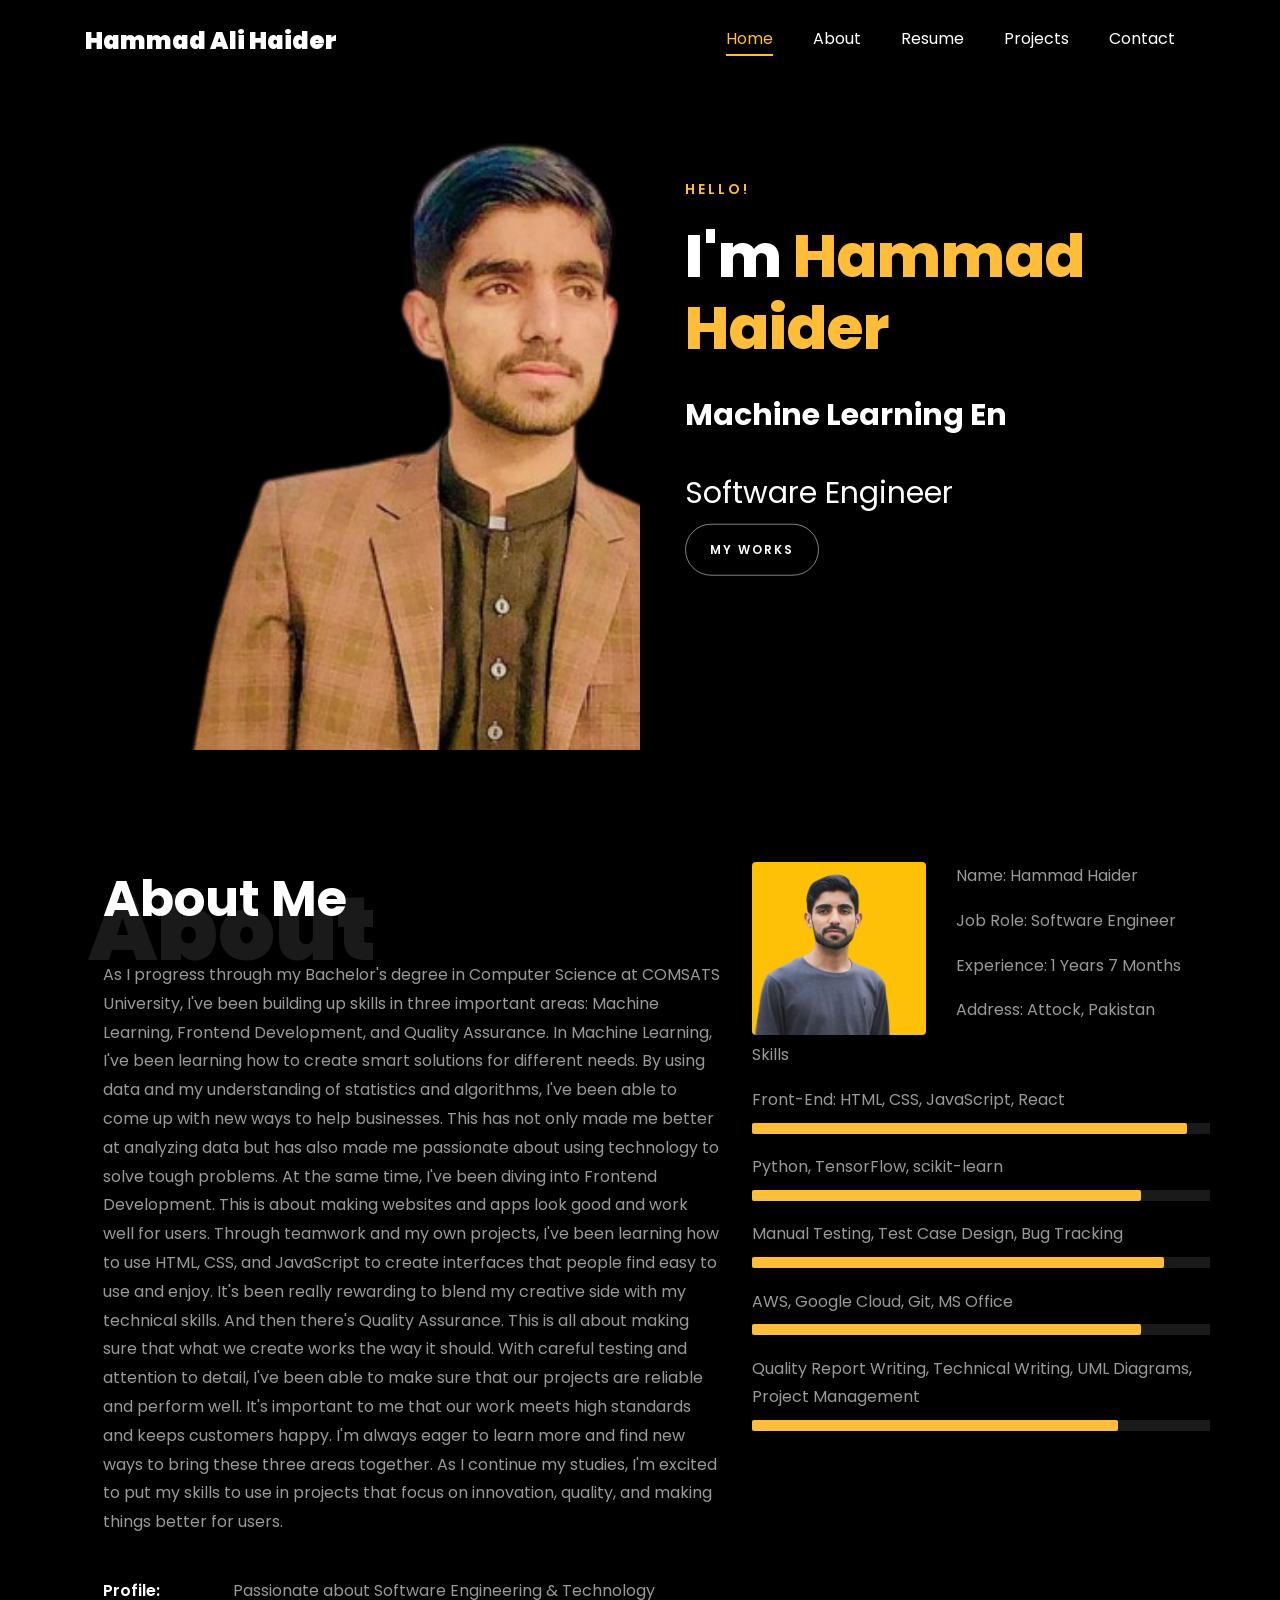
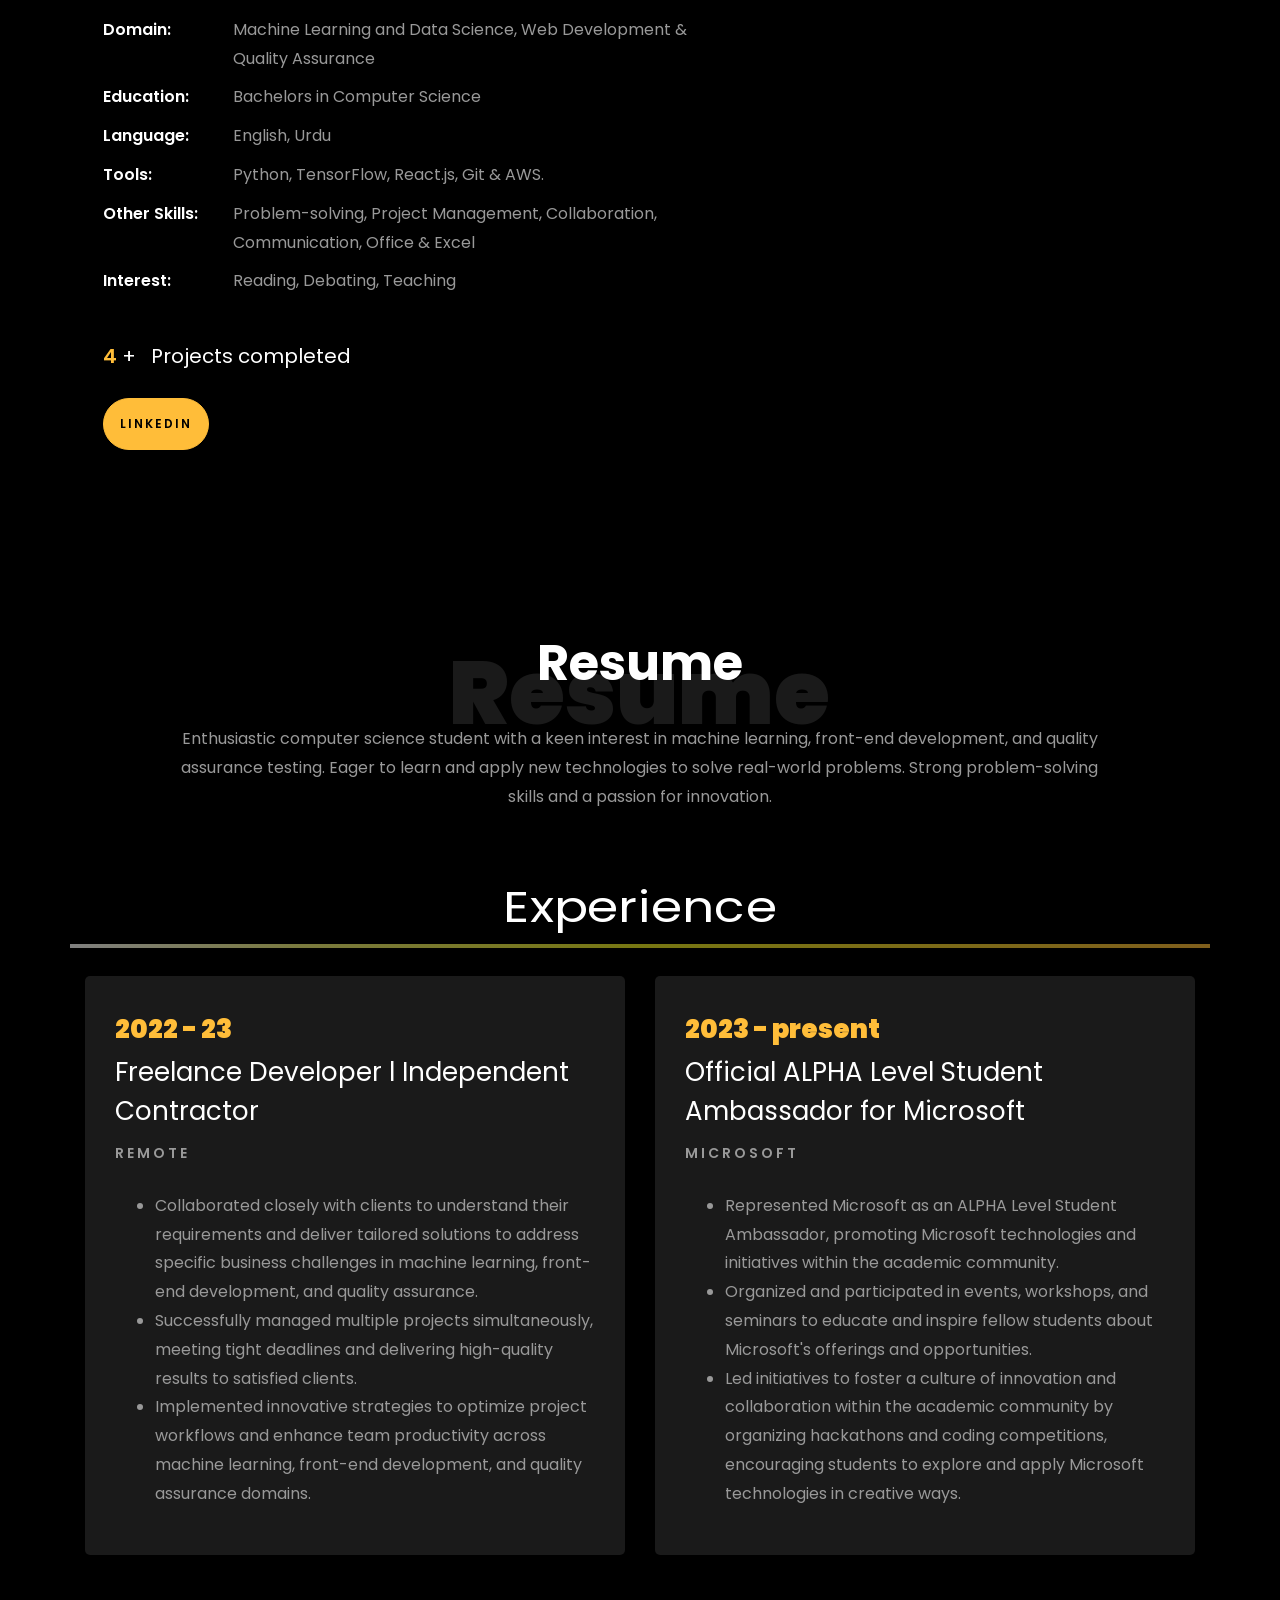
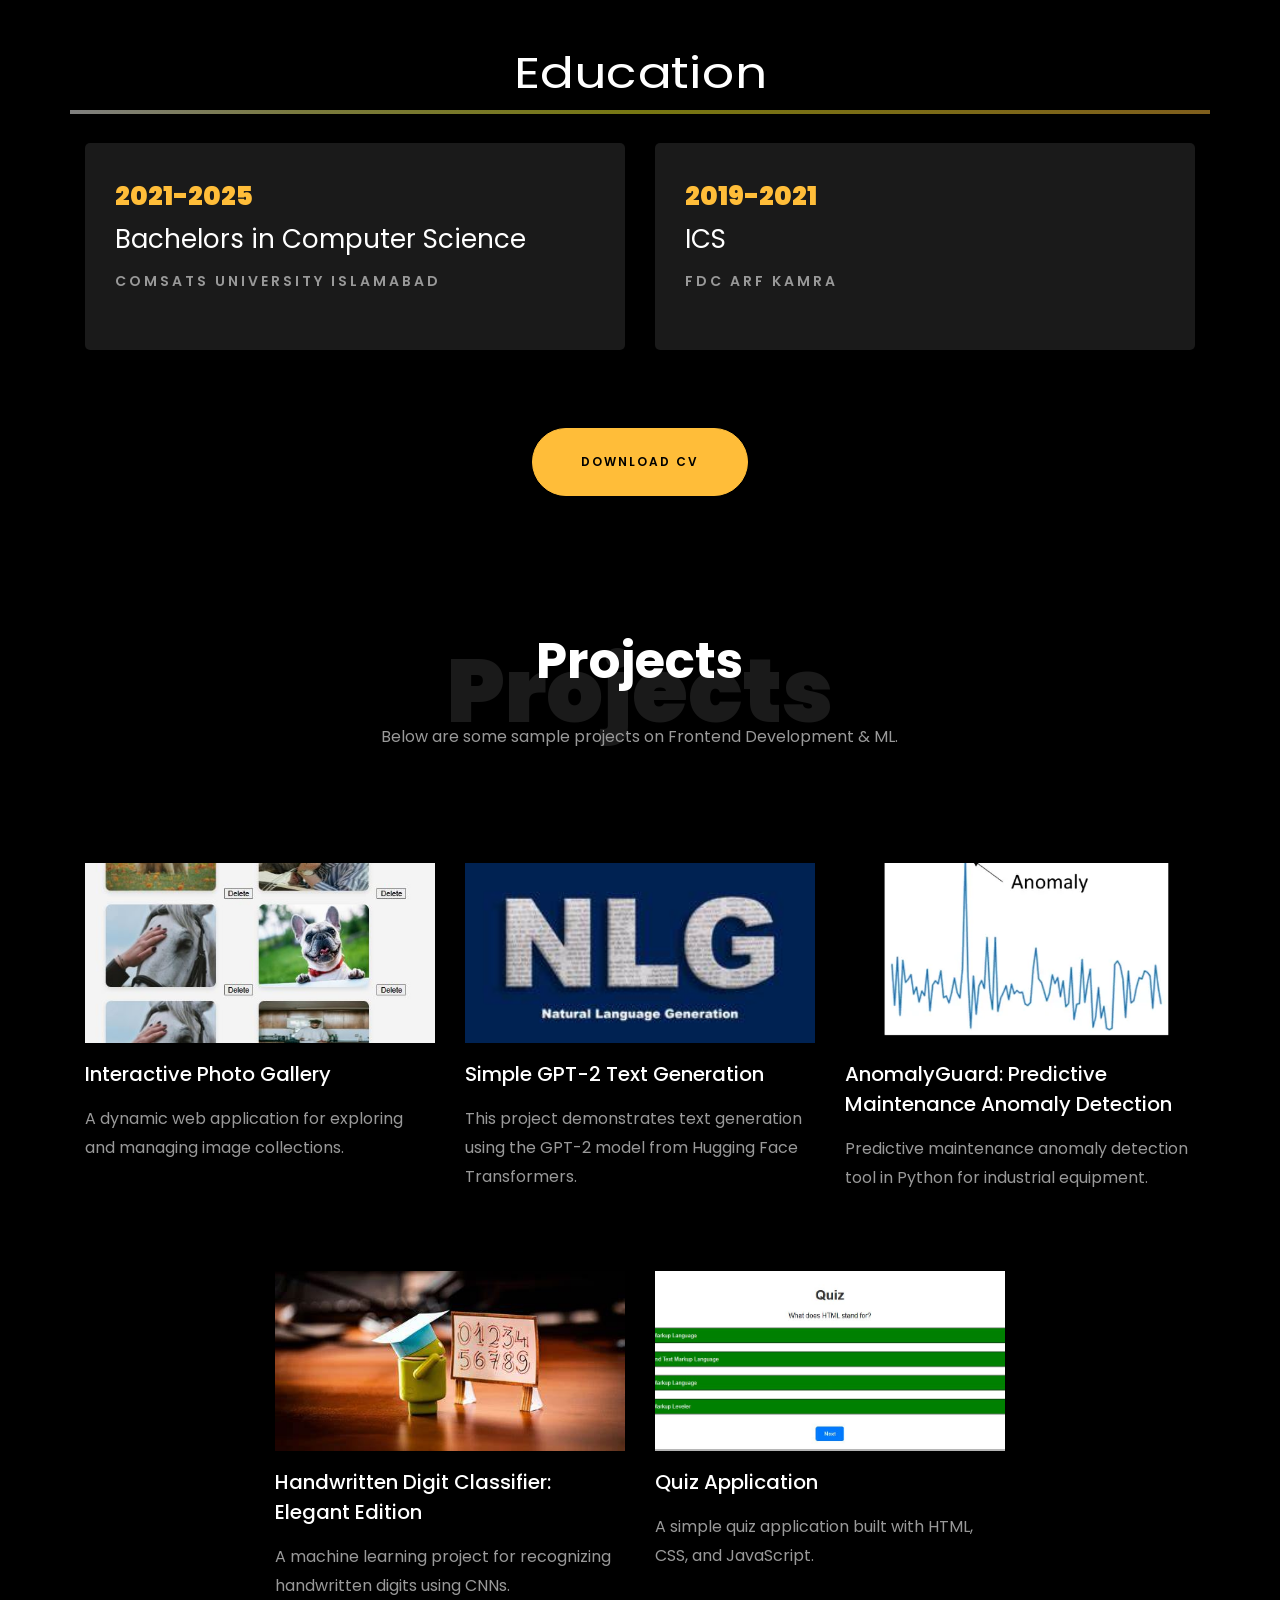
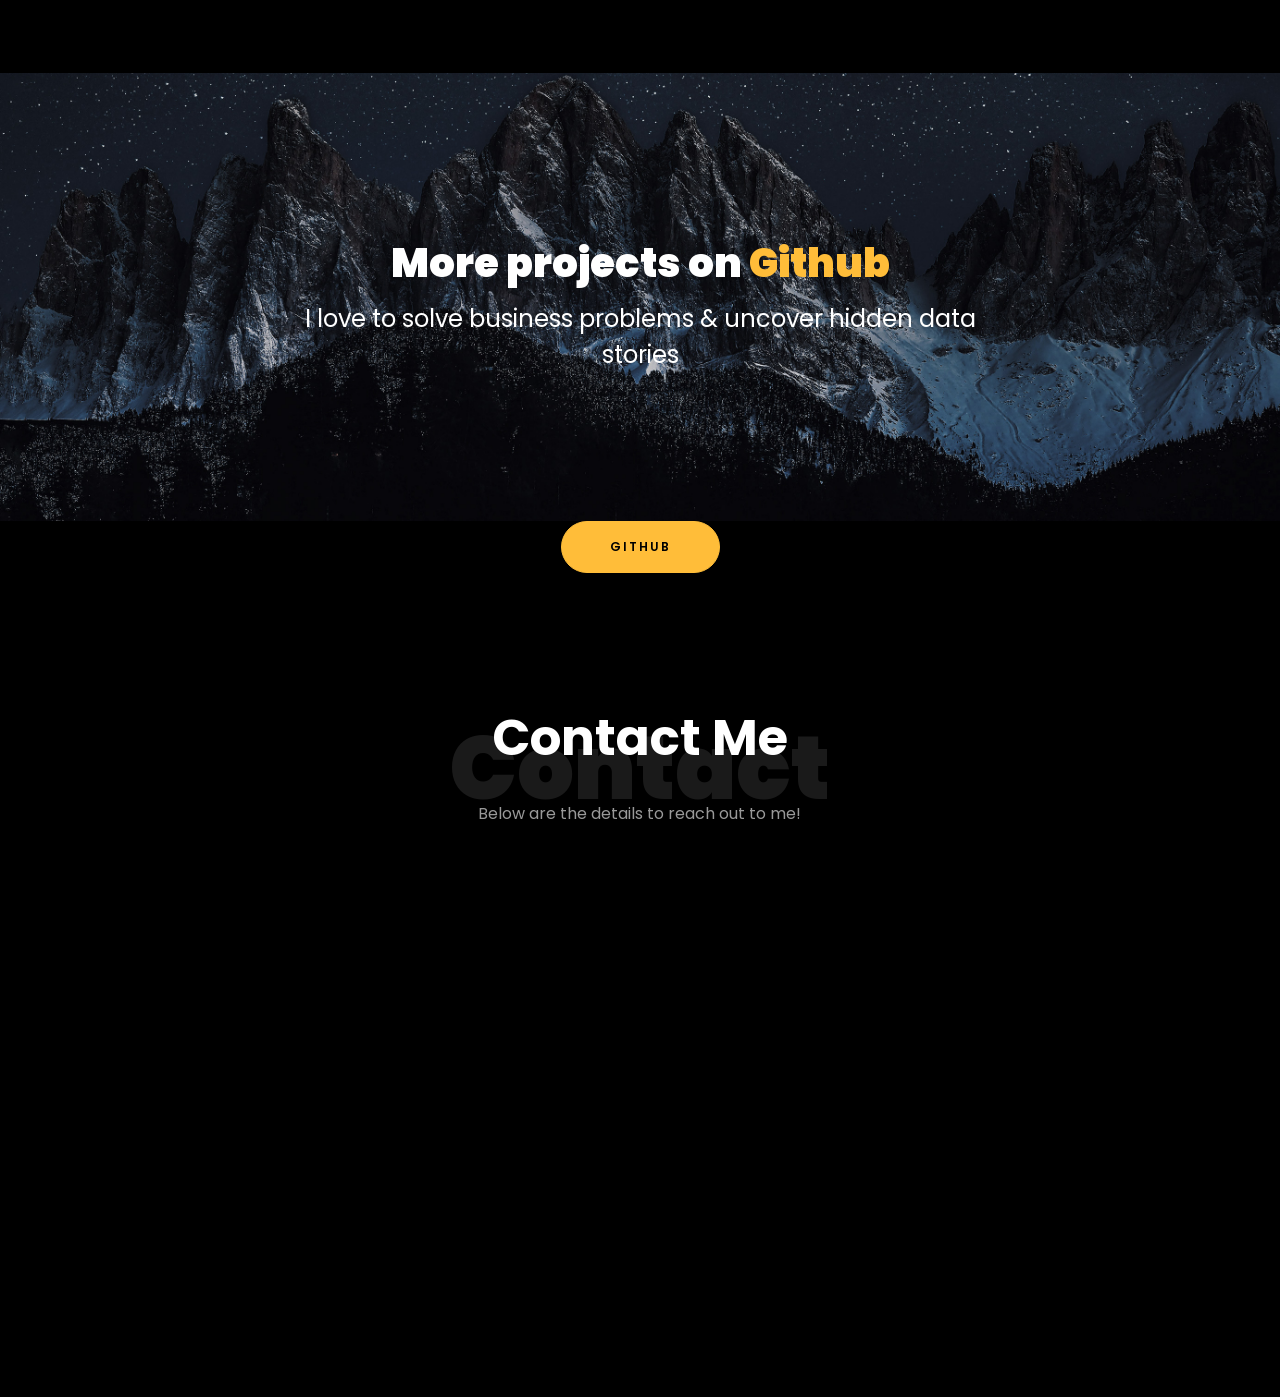
==== index.html @ 425fbd94 "Initial Commit" ====
<!DOCTYPE html>
<html lang="en">
  <head>
    <title>Hammad Ali Haider's Portfolio</title>
    <meta charset="utf-8">
    <meta name="viewport" content="width=device-width, initial-scale=1, shrink-to-fit=no">
    <link href="https://fonts.googleapis.com/css?family=Poppins:100,200,300,400,500,600,700,800,900" rel="stylesheet">
    <link rel="stylesheet" href="css/open-iconic-bootstrap.min.css">
    <link rel="stylesheet" href="css/animate.css">
    <link rel="stylesheet" href="css/owl.carousel.min.css">
    <link rel="stylesheet" href="css/owl.theme.default.min.css">
    <link rel="stylesheet" href="css/magnific-popup.css">
    <link rel="stylesheet" href="css/aos.css">
    <link rel="stylesheet" href="css/ionicons.min.css">
    <link rel="stylesheet" href="css/flaticon.css">
    <link rel="stylesheet" href="css/icomoon.css">
    <link rel="stylesheet" href="css/style.css">
<style>
.about-mf .box-shadow-full {
  padding-top: 4rem;
  padding-bottom: 4rem;
}

.about-mf .about-img {
  margin-bottom: 2rem;
}

.about-mf .about-img img {
  margin-left: 10px;
}
.skill-mf .progress {
  margin: .5rem 0 1.2rem 0;
  border-radius: 0;
  height: .7rem;
}
.skill-mf .progress .progress-bar {
  height: .7rem;
  background-color: #ffbd39;
}
#typing-animation {
  position: relative;
  font-size: 30px;
  font-weight: bold;
  color: rgb(255, 255, 255);
  overflow: hidden;
  white-space: nowrap;
  animation: typing 3s steps(20, end) infinite;
}
#typing-animation:before {
  content: "";
  top: 0;
  left: 0;
  width: 0;
  height: 100%;
  background-color: #ccc;
  animation: typing-cursor 0.5s ease-in-out infinite;
}
@keyframes typing {
  from {
    width: 0;
  }
  to {
    width: 100%;
  }
}
@keyframes typing-cursor {
  from {
    width: 5px;
  }
  to {
    width: 0;
  }
}
.zoom-effect {
  overflow: hidden;
  transition: transform 0.3s ease-out;
}
.zoom-effect:hover {
  transform: scale(1.1);
}
</style>
  </head>
  <body data-spy="scroll" data-target=".site-navbar-target" data-offset="300">
    <nav class="navbar navbar-expand-lg navbar-dark ftco_navbar ftco-navbar-light site-navbar-target" id="ftco-navbar">
	    <div class="container">
	      <a class="navbar-brand" href="index.html">Hammad Ali Haider</a>
	      <button class="navbar-toggler js-fh5co-nav-toggle fh5co-nav-toggle" type="button" data-toggle="collapse" data-target="#ftco-nav" aria-controls="ftco-nav" aria-expanded="false" aria-label="Toggle navigation">
	        <span class="oi oi-menu"></span> Menu
	      </button>
	      <div class="collapse navbar-collapse" id="ftco-nav">
	        <ul class="navbar-nav nav ml-auto">
	          <li class="nav-item"><a href="#home-section" class="nav-link"><span>Home</span></a></li>
	          <li class="nav-item"><a href="#about-section" class="nav-link"><span>About</span></a></li>
	          <li class="nav-item"><a href="#resume-section" class="nav-link"><span>Resume</span></a></li>
	          <li class="nav-item"><a href="#project-section" class="nav-link"><span>Projects</span></a></li>
	          <li class="nav-item"><a href="#contact-section" class="nav-link"><span>Contact</span></a></li>
	        </ul>
	      </div>
	    </div>
	  </nav>
	  <section id="home-section" class="hero">
		<div class="home-slider owl-carousel">
			<div class="slider-item">
				<div class="overlay"></div>
				<div class="container">
					<div class="row d-md-flex no-gutters slider-text align-items-end justify-content-end" data-scrollax-parent="true">
						<!-- Left side image -->
						<div class="one-third js-fullheight img" style="background-image:url(images/new-removebg-preview.png); background-size: cover; background-position: left; position: absolute; left: 0; top: 100px; bottom: 0; width: 50%;">
							<div class="overlay"></div>
						</div>
						<!-- Right side content -->
						<div class="one-forth d-flex align-items-center ftco-animate" data-scrollax="properties: { translateY: '70%' }" style="margin-left: 50%;">
							<div class="text">
								<span class="subheading">Hello!</span>
								<h1 class="mb-4 mt-3">I'm <span>Hammad Haider</span></h1>
								<span id="typing-animation"></span>
								<script>
									const typingAnimationElement = document.getElementById('typing-animation');
									const typingTexts = [
										'Machine Learning Engineer   ',
										'Frontend Developer   ',
										'QA Analyst   ',
									];
									function playTypingAnimation(text) {
										for (let i = 0; i < text.length; i++) {
											setTimeout(() => {
												typingAnimationElement.textContent += text[i];
											}, i * 200);
										}
										setTimeout(() => {
											typingAnimationElement.textContent = '';
											playTypingAnimation(typingTexts[(typingTexts.indexOf(text) + 1) % typingTexts.length]);
										}, text.length * 200);
									}
									playTypingAnimation(typingTexts[0]);
								</script>
								<br>
								<br>
								<h2>Software Engineer</h2>
								<a href="https://github.com/hammadhaideer" class="btn btn-white btn-outline-white py-3 px-4">My works</a>
							</div>
						</div>
					</div>
				</div>
			</div>
		</div>
	</section>
		

    <section class="ftco-about img ftco-section ftco-no-pb" id="about-section">
    <div class="container">
        <div class="row">
            <div class="row d-flex align-items-stretch">
                <div class="col-md-6 col-lg-7 pl-lg-5 pb-5">
                    <div class="row justify-content-start pb-3">
                        <div class="col-md-12 heading-section ftco-animate">
                            <h1 class="big">About</h1>
                            <h2 class="mb-4">About Me</h2>
                            <p>As I progress through my Bachelor's degree in Computer Science at COMSATS University, I've been building up skills in three important areas: Machine Learning, Frontend Development, and Quality Assurance.
                                In Machine Learning, I've been learning how to create smart solutions for different needs. By using data and my understanding of statistics and algorithms, I've been able to come up with new ways to help businesses. This has not only made me better at analyzing data but has also made me passionate about using technology to solve tough problems.
                                At the same time, I've been diving into Frontend Development. This is about making websites and apps look good and work well for users. Through teamwork and my own projects, I've been learning how to use HTML, CSS, and JavaScript to create interfaces that people find easy to use and enjoy. It's been really rewarding to blend my creative side with my technical skills.
                                And then there's Quality Assurance. This is all about making sure that what we create works the way it should. With careful testing and attention to detail, I've been able to make sure that our projects are reliable and perform well. It's important to me that our work meets high standards and keeps customers happy.
                                I'm always eager to learn more and find new ways to bring these three areas together. As I continue my studies, I'm excited to put my skills to use in projects that focus on innovation, quality, and making things better for users.</p>
                            <ul class="about-info mt-4 px-md-0 px-2">
                                <li class="d-flex"><span>Profile:</span> <span>Passionate about Software Engineering &amp; Technology</span></li>
                                <li class="d-flex"><span>Domain:</span> <span>Machine Learning and Data Science, Web Development &amp; Quality Assurance</span></li>
                                <li class="d-flex"><span>Education:</span> <span>Bachelors in Computer Science</span></li>
                                <li class="d-flex"><span>Language:</span> <span>English, Urdu</span></li>
                                <li class="d-flex"><span>Tools:</span> <span>Python, TensorFlow, React.js, Git &amp; AWS.</span></li>
                                <li class="d-flex"><span>Other Skills:</span> <span>Problem-solving, Project Management, Collaboration, Communication, Office &amp; Excel</span></li>
                                <li class="d-flex"><span>Interest:</span> <span>Reading, Debating, Teaching</span></li>
                            </ul>
                        </div>
                    </div>
                    <div class="counter-wrap ftco-animate d-flex mt-md-3">
                        <div class="text">
                            <p class="mb-4">
                                <span class="number" data-number="10">0</span> <span>+</span>
                                <span>&nbsp; Projects completed</span>
                            </p>
                            <p><a href="https://www.linkedin.com/in/hammad-ali-haider-612b182b1/" class="btn btn-primary py-3 px-3">LinkedIn</a></p>
                        </div>
                    </div>
                </div>
                <div class="col-md-6 col-lg-5 d-flex">
                    <div class="img-about img d-flex align-items-stretch">
                        <div class="overlay">
                            <div class="row">
                                <div class="col-sm-6 col-md-5">
                                    <div class="about-img">
                                        <img src="images\hammad_about.png" class="img-fluid rounded b-shadow-a" alt="image">
                                    </div>
                                </div>
                                <div class="col-sm-6 col-md-7">
                                    <div class="about-info">
                                        <p><span class="title-s">Name: </span> <span>Hammad Haider</span></p>
                                        <p><span class="title-s">Job Role: </span> <span>Software Engineer</span></p>
                                        <p><span class="title-s">Experience: </span> <span>1 Years 7 Months</span></p>
                                        <p><span class="title-s">Address: </span> <span>Attock, Pakistan</span></p>
                                    </div>
                                </div>
                            </div>
                            <div class="skill-mf">
                                <p class="title-s">Skills</p>
                                <span>Front-End: HTML, CSS, JavaScript,
                                    React
                                </span> <span class="pull-right"></span>
                                <div class="progress">
                                    <div class="progress-bar" role="progressbar" style="width: 95%;" aria-valuenow="95" aria-valuemin="0"
                                        aria-valuemax="100"></div>
                                </div>
                                <span>Python, TensorFlow, scikit-learn</span> <span class="pull-right"></span>
                                <div class="progress">
                                    <div class="progress-bar" role="progressbar" style="width: 85%" aria-valuenow="85" aria-valuemin="0"
                                        aria-valuemax="100"></div>
                                </div>
                                <span>Manual Testing, Test Case Design,
                                    Bug Tracking
                                </span> <span class="pull-right"></span>
                                <div class="progress">
                                    <div class="progress-bar" role="progressbar" style="width: 90%" aria-valuenow="90" aria-valuemin="0"
                                        aria-valuemax="100"></div>
                                </div>
                                <span>AWS, Google Cloud, Git, MS
                                    Office										
                                </span> <span class="pull-right"></span>
                                <div class="progress">
                                    <div class="progress-bar" role="progressbar" style="width: 85%" aria-valuenow="85" aria-valuemin="0"
                                        aria-valuemax="100"></div>
                                </div>
                                <span>Quality Report Writing, Technical
                                    Writing, UML Diagrams, Project
                                    Management</span> <span class="pull-right"></span>
                                <div class="progress">
                                    <div class="progress-bar" role="progressbar" style="width: 80%" aria-valuenow="80" aria-valuemin="0"
                                        aria-valuemax="100"></div>
                                </div>
                            </div>
                        </div>
                    </div>
                </div>
            </div>
        </div>
    </div>
</section>

    <section class="ftco-section ftco-no-pb" id="resume-section">
    	<div class="container">
    		<div class="row justify-content-center pb-5">
          <div class="col-md-10 heading-section text-center ftco-animate">
          	 <h1 class="big big-2">Resume</h1>
            <h2 class="mb-4">Resume</h2>
            <p>Enthusiastic computer science student with a keen interest in machine
				learning, front-end development, and quality assurance testing. Eager to
				learn and apply new technologies to solve real-world problems. Strong
				problem-solving skills and a passion for innovation.</p>
          </div>
        </div>
		<div class="row">
			<h1 class="big-4">Experience</h1>
			<div class="underline"></div>
		</div>
		<br>
		<div class="row">
				<div class="col-md-6">
					<div class="resume-wrap ftco-animate">
						<span class="date">2022 - 23</span>
						<h2>Freelance Developer l Independent Contractor</h2>
						<span class="position">Remote</span>
						<p class="mt-4"> 
							<ul>
								<li>Collaborated closely with clients to understand their requirements
									and deliver tailored solutions to address specific business challenges
									in machine learning, front-end development, and quality assurance.
									</li>
								<li>Successfully managed multiple projects simultaneously, meeting tight
									deadlines and delivering high-quality results to satisfied clients.
									</li>
									<li>Implemented innovative strategies to optimize project workflows and enhance team productivity
										 across machine learning,
										 front-end development, and quality assurance domains.
										</li>
							</ul>
						</p>
					</div>

				</div>
				<div class="col-md-6">
					<div class="resume-wrap ftco-animate">
						<span class="date">2023 - present
						</span>
						<h2>Official ALPHA Level Student Ambassador for Microsoft</h2>
						<span class="position">Microsoft</span>
						<p class="mt-4"> 
							<ul>
								<li>Represented Microsoft as an ALPHA Level Student Ambassador,
									promoting Microsoft technologies and initiatives within the academic
									community.</li>
								<li>Organized and participated in events, workshops, and seminars to
									educate and inspire fellow students about Microsoft's offerings and
									opportunities.</li>
								<li>Led initiatives to foster a culture of innovation and collaboration
									 within the academic community by organizing hackathons and coding competitions,
									 encouraging students to explore and apply Microsoft technologies in creative ways.</li>
							</ul>
						</p>
					</div>
				</div>
			</div>
		<br>
		<br>
		<div class="row">
			<h1 class="big-4">Education</h1>
			<div class="underline"></div>
		</div>
		<br>
			<div class="row">
    			<div class="col-md-6">
    				<div class="resume-wrap ftco-animate">
    					<span class="date">2021-2025</span>
    					<h2>Bachelors in Computer Science</h2>
    					<span class="position">COMSATS UNIVERSITY ISLAMABAD</span>
    					<p class="mt-4"></p>
    				</div>
    			</div>
    			<div class="col-md-6">
    				<div class="resume-wrap ftco-animate">
    					<span class="date">2019-2021</span>
    					<h2>ICS</h2>
    					<span class="position">FDC ARF KAMRA</span>
    					<p class="mt-4"></p>
    				</div>
				</div>
    		</div>
    		<div class="row justify-content-center mt-5">
    			<div class="col-md-6 text-center ftco-animate">
    				<p><a href="https://drive.google.com/file/d/12LDz2AS2Ty97HUFWZmNeVh2ORnQrPrFO/view?usp=drive_link" class="btn btn-primary py-4 px-5">Download CV</a></p>
    			</div>
    		</div>
    	</div>
    </section>
    <section class="ftco-section" id="project-section">
      <div class="container">
          <div class="row justify-content-center mb-5 pb-5">
              <div class="col-md-7 heading-section text-center ftco-animate">
                  <h1 class="big big-2">Projects</h1>
                  <h2 class="mb-4">Projects</h2>
                  <p>Below are some sample projects on Frontend Development & ML.</p>
              </div>
          </div>
          <div class="row justify-content-center">
              <div class="col-md-4 ftco-animate">
                  <div class="blog-entry">
                      <a href="https://github.com/hammadhaideer/Interactive-Photo-Gallery" class="block-20 zoom-effect" style="background-image: url('images/proj_22.JPG');"></a>
                      <div class="text mt-3">
                          <h3 class="heading"><a href="https://github.com/hammadhaideer/Interactive-Photo-Gallery">Interactive Photo Gallery</a></h3>
                          <p>A dynamic web application for exploring and managing image collections.</p>
                      </div>
                  </div>
              </div>
              <div class="col-md-4 ftco-animate">
                <div class="blog-entry">
                    <a href="https://github.com/hammadhaideer/Simple-GPT-2-Text-Generation" class="block-20 zoom-effect" style="background-image: url('images/NLG.jpeg');"></a>
                    <div class="text mt-3">
                        <h3 class="heading"><a href="https://github.com/hammadhaideer/Simple-GPT-2-Text-Generation">Simple GPT-2 Text Generation</a></h3>
                        <p>This project demonstrates text generation using the GPT-2 model from Hugging Face Transformers.</p>
                    </div>
                </div>
            </div>
            
              <div class="col-md-4 ftco-animate">
                  <div class="blog-entry">
                      <a href="https://github.com/hammadhaideer/AnomalyGuard-Predictive-Maintenance-Anomaly-Detection" class="block-20 zoom-effect" style="background-image: url('images/proj_3.webp');"></a>
                      <div class="text mt-3">
                          <h3 class="heading"><a href="https://github.com/hammadhaideer/AnomalyGuard-Predictive-Maintenance-Anomaly-Detection">AnomalyGuard: Predictive Maintenance Anomaly Detection</a></h3>
                          <p>Predictive maintenance anomaly detection tool in Python for industrial equipment.</p>
                      </div>
                  </div>
              </div>
          </div>
          <div class="row justify-content-center mt-5">
              <div class="col-md-4 ftco-animate">
                  <div class="blog-entry">
                      <a href="https://github.com/hammadhaideer/Handwritten-Digit-Classifier-Elegant-Edition" class="block-20 zoom-effect" style="background-image: url('images/preview.jpeg');"></a>
                      <div class="text mt-3">
                          <h3 class="heading"><a href="https://github.com/hammadhaideer/Handwritten-Digit-Classifier-Elegant-Edition">Handwritten Digit Classifier: Elegant Edition</a></h3>
                          <p>A machine learning project for recognizing handwritten digits using CNNs.</p>
                      </div>
                  </div>
              </div>
              <div class="col-md-4 ftco-animate">
                  <div class="blog-entry">
                      <a href="https://github.com/hammadhaideer/Quiz_Application" class="block-20 zoom-effect" style="background-image: url('images/Preview.JPG');"></a>
                      <div class="text mt-3">
                          <h3 class="heading"><a href="https://github.com/hammadhaideer/Quiz_Application">Quiz Application</a></h3>
                          <p>A simple quiz application built with HTML, CSS, and JavaScript.</p>
                      </div>
                  </div>
              </div>
          </div>
      </div>
  </section>
  
  
				<div class="ftco-section ftco-hireme img margin-top" style="background-image: url(images/bg_1.jpg);">
					<div class="row justify-content-center">
						<div class="col-md-7 ftco-animate text-center">
							<h2>More projects on <span>Github</span></h2>
							<div class="heading">
								<h4>I love to solve business problems &amp; uncover hidden data stories</h4>
								<br>
							</div>
						</div>
					</div>
				</div>
				<div class="text-center">
					<p><a href="https://github.com/hammadhaideer" class="btn btn-primary py-3 px-5">GitHub</a></p>
				</div>				
		</div>
	</section>
    <section class="ftco-section contact-section ftco-no-pb" id="contact-section">
      <div class="container">
      	<div class="row justify-content-center mb-5 pb-3">
          <div class="col-md-7 heading-section text-center ftco-animate">
             <h1 class="big big-2">Contact</h1>
            <h2 class="mb-4">Contact Me</h2>
            <p>Below are the details to reach out to me!</p>
          </div>
        </div>
        <div class="row d-flex contact-info mb-5">
          <div class="col-md-6 col-lg-3 d-flex ftco-animate">
          	<div class="align-self-stretch box p-4 text-center">
          		<div class="icon d-flex align-items-center justify-content-center">
          			<span class="icon-map-signs"></span>
          		</div>
          		<h3 class="mb-4">Address</h3>
	            <p>Attock, Pakistan</p>
	          </div>
          </div>
          <div class="col-md-6 col-lg-3 d-flex ftco-animate">
          	<div class="align-self-stretch box p-4 text-center">
          		<div class="icon d-flex align-items-center justify-content-center">
          			<span class="icon-phone2"></span>
          		</div>
          		 <h3 class="mb-4">Contact Number</h3>
	            <p><a href="tel://0101010101">+92 3311171155</a></p> 
	          </div>
          </div>
          <div class="col-md-6 col-lg-3 d-flex ftco-animate">
          	<div class="align-self-stretch box p-4 text-center">
          		<div class="icon d-flex align-items-center justify-content-center">
          			<span class="icon-paper-plane"></span>
          		</div>
          		<h3 class="mb-4">Email Address</h3>
	            <p><a href="mailto:info@yoursite.com">hammadhaideerr@gmail.com</a></p>
	          </div>
          </div>
          <div class="col-md-6 col-lg-3 d-flex ftco-animate">
          	<div class="align-self-stretch box p-4 text-center">
          		<div class="icon d-flex align-items-center justify-content-center">
          			<span class="icon-globe"></span>
          		</div>
          		<h3 class="mb-4">Download Resume</h3>
	            <p><a href="https://drive.google.com/file/d/12LDz2AS2Ty97HUFWZmNeVh2ORnQrPrFO/view?usp=drive_link">click-here</a></p>
	          </div>
          </div>
		  <div class="container">
    <div class="text-center">
        <br>
        <br>
        <br>
        <ul class="ftco-footer-social list-unstyled d-flex justify-content-center align-items-center mb-0">
            <li class="ftco-animate normal-txt">Let's Connect</li>
            <li class="ftco-animate"><a href="https://www.linkedin.com/in/hammad-ali-haider-612b182b1/"><span class="icon-linkedin"></span></a></li>  
            <li class="ftco-animate"><a href="https://www.facebook.com/profile.php?id=100069615445676&mibextid=ZbWKwL"><span class="icon-facebook"></span></a></li>
            <li class="ftco-animate"><a href="https://www.instagram.com/hammadhaideer?igsh=Y29vNnFxNW94ZTBr"><span class="icon-instagram"></span></a></li>
        </ul>
        <br>
    </div>
</div>

   </div>
 </section>
	  </footer>
  <div id="ftco-loader" class="show fullscreen"><svg class="circular" width="48px" height="48px"><circle class="path-bg" cx="24" cy="24" r="22" fill="none" stroke-width="4" stroke="#eeeeee"/><circle class="path" cx="24" cy="24" r="22" fill="none" stroke-width="4" stroke-miterlimit="10" stroke="#F96D00"/></svg></div>
  <script src="js/jquery.min.js"></script>
  <script src="js/jquery-migrate-3.0.1.min.js"></script>
  <script src="js/popper.min.js"></script>
  <script src="js/bootstrap.min.js"></script>
  <script src="js/jquery.easing.1.3.js"></script>
  <script src="js/jquery.waypoints.min.js"></script>
  <script src="js/jquery.stellar.min.js"></script>
  <script src="js/owl.carousel.min.js"></script>
  <script src="js/jquery.magnific-popup.min.js"></script>
  <script src="js/aos.js"></script>
  <script src="js/jquery.animateNumber.min.js"></script>
  <script src="js/scrollax.min.js"></script>  
  <script src="js/main.js"></script>
  </body>
</html>
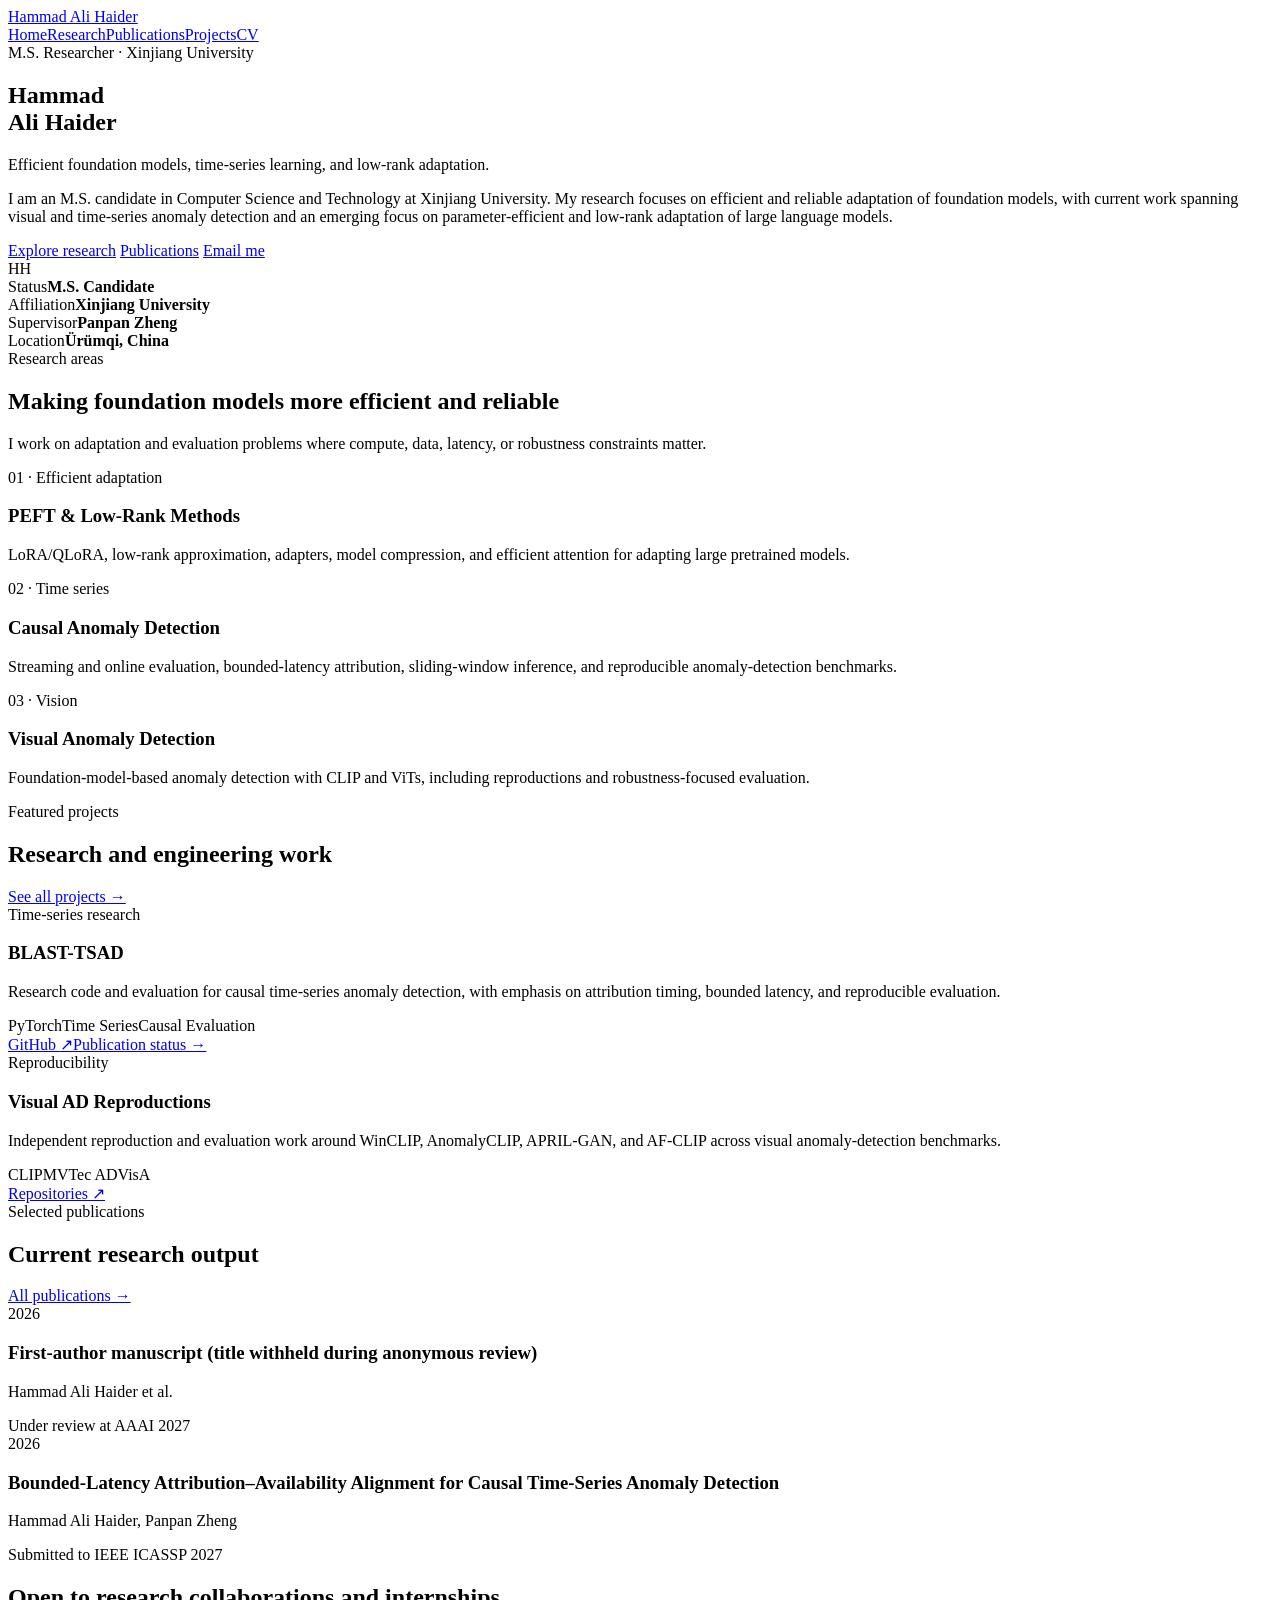
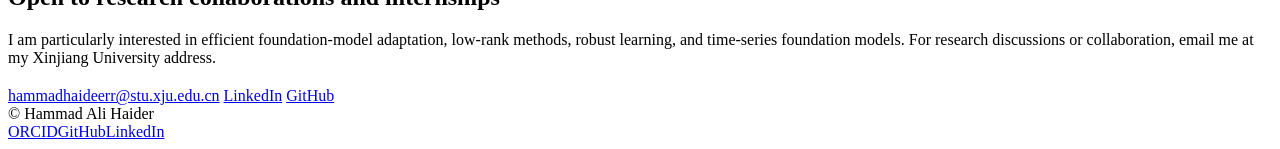
==== commit edffe4a3: "Add portfolio homepage" ====
--- a/index.html
+++ b/index.html
@@ -1,500 +1,84 @@
-<!DOCTYPE html>
+<!doctype html>
 <html lang="en">
-  <head>
-    <title>Hammad Ali Haider's Portfolio</title>
-    <meta charset="utf-8">
-    <meta name="viewport" content="width=device-width, initial-scale=1, shrink-to-fit=no">
-    <link href="https://fonts.googleapis.com/css?family=Poppins:100,200,300,400,500,600,700,800,900" rel="stylesheet">
-    <link rel="stylesheet" href="css/open-iconic-bootstrap.min.css">
-    <link rel="stylesheet" href="css/animate.css">
-    <link rel="stylesheet" href="css/owl.carousel.min.css">
-    <link rel="stylesheet" href="css/owl.theme.default.min.css">
-    <link rel="stylesheet" href="css/magnific-popup.css">
-    <link rel="stylesheet" href="css/aos.css">
-    <link rel="stylesheet" href="css/ionicons.min.css">
-    <link rel="stylesheet" href="css/flaticon.css">
-    <link rel="stylesheet" href="css/icomoon.css">
-    <link rel="stylesheet" href="css/style.css">
-<style>
-.about-mf .box-shadow-full {
-  padding-top: 4rem;
-  padding-bottom: 4rem;
-}
+<head>
+  <meta charset="utf-8" />
+  <meta name="viewport" content="width=device-width,initial-scale=1" />
+  <meta name="description" content="Hammad Ali Haider — M.S. researcher working on efficient and reliable adaptation of foundation models across vision, time series, and language." />
+  <title>Hammad Ali Haider — M.S. Researcher</title>
+  <link rel="stylesheet" href="assets/styles.css" />
+</head>
+<body>
+  <nav class="nav"><div class="container nav-inner">
+    <a class="brand" href="index.html">Hammad Ali Haider</a>
+    <div class="nav-links">
+      <a class="active" href="index.html">Home</a><a href="research.html">Research</a><a href="publications.html">Publications</a><a href="projects.html">Projects</a><a href="cv.html">CV</a>
+    </div>
+  </div></nav>
 
-.about-mf .about-img {
-  margin-bottom: 2rem;
-}
+  <main class="container">
+    <section class="hero">
+      <div>
+        <div class="eyebrow">M.S. Researcher · Xinjiang University</div>
+        <h1>Hammad<br/>Ali Haider</h1>
+        <div class="tagline">Efficient foundation models, time-series learning, and low-rank adaptation.</div>
+        <p class="lead">I am an M.S. candidate in Computer Science and Technology at Xinjiang University. My research focuses on efficient and reliable adaptation of foundation models, with current work spanning visual and time-series anomaly detection and an emerging focus on parameter-efficient and low-rank adaptation of large language models.</p>
+        <div class="hero-actions">
+          <a class="btn primary" href="research.html">Explore research</a>
+          <a class="btn" href="publications.html">Publications</a>
+          <a class="btn" href="mailto:hammadhaideerr@stu.xju.edu.cn">Email me</a>
+        </div>
+      </div>
+      <aside class="profile-panel">
+        <div class="avatar" aria-label="Hammad Ali Haider initials">HH</div>
+        <div class="profile-meta">
+          <div class="meta-row"><span>Status</span><strong>M.S. Candidate</strong></div>
+          <div class="meta-row"><span>Affiliation</span><strong>Xinjiang University</strong></div>
+          <div class="meta-row"><span>Supervisor</span><strong>Panpan Zheng</strong></div>
+          <div class="meta-row"><span>Location</span><strong>Ürümqi, China</strong></div>
+        </div>
+      </aside>
+    </section>
 
-.about-mf .about-img img {
-  margin-left: 10px;
-}
-.skill-mf .progress {
-  margin: .5rem 0 1.2rem 0;
-  border-radius: 0;
-  height: .7rem;
-}
-.skill-mf .progress .progress-bar {
-  height: .7rem;
-  background-color: #ffbd39;
-}
-#typing-animation {
-  position: relative;
-  font-size: 30px;
-  font-weight: bold;
-  color: rgb(255, 255, 255);
-  overflow: hidden;
-  white-space: nowrap;
-  animation: typing 3s steps(20, end) infinite;
-}
-#typing-animation:before {
-  content: "";
-  top: 0;
-  left: 0;
-  width: 0;
-  height: 100%;
-  background-color: #ccc;
-  animation: typing-cursor 0.5s ease-in-out infinite;
-}
-@keyframes typing {
-  from {
-    width: 0;
-  }
-  to {
-    width: 100%;
-  }
-}
-@keyframes typing-cursor {
-  from {
-    width: 5px;
-  }
-  to {
-    width: 0;
-  }
-}
-.zoom-effect {
-  overflow: hidden;
-  transition: transform 0.3s ease-out;
-}
-.zoom-effect:hover {
-  transform: scale(1.1);
-}
-</style>
-  </head>
-  <body data-spy="scroll" data-target=".site-navbar-target" data-offset="300">
-    <nav class="navbar navbar-expand-lg navbar-dark ftco_navbar ftco-navbar-light site-navbar-target" id="ftco-navbar">
-	    <div class="container">
-	      <a class="navbar-brand" href="index.html">Hammad Ali Haider</a>
-	      <button class="navbar-toggler js-fh5co-nav-toggle fh5co-nav-toggle" type="button" data-toggle="collapse" data-target="#ftco-nav" aria-controls="ftco-nav" aria-expanded="false" aria-label="Toggle navigation">
-	        <span class="oi oi-menu"></span> Menu
-	      </button>
-	      <div class="collapse navbar-collapse" id="ftco-nav">
-	        <ul class="navbar-nav nav ml-auto">
-	          <li class="nav-item"><a href="#home-section" class="nav-link"><span>Home</span></a></li>
-	          <li class="nav-item"><a href="#about-section" class="nav-link"><span>About</span></a></li>
-	          <li class="nav-item"><a href="#resume-section" class="nav-link"><span>Resume</span></a></li>
-	          <li class="nav-item"><a href="#project-section" class="nav-link"><span>Projects</span></a></li>
-	          <li class="nav-item"><a href="#contact-section" class="nav-link"><span>Contact</span></a></li>
-	        </ul>
-	      </div>
-	    </div>
-	  </nav>
-	  <section id="home-section" class="hero">
-		<div class="home-slider owl-carousel">
-			<div class="slider-item">
-				<div class="overlay"></div>
-				<div class="container">
-					<div class="row d-md-flex no-gutters slider-text align-items-end justify-content-end" data-scrollax-parent="true">
-						<!-- Left side image -->
-						<div class="one-third js-fullheight img" style="background-image:url(images/new-removebg-preview.png); background-size: cover; background-position: left; position: absolute; left: 0; top: 100px; bottom: 0; width: 50%;">
-							<div class="overlay"></div>
-						</div>
-						<!-- Right side content -->
-						<div class="one-forth d-flex align-items-center ftco-animate" data-scrollax="properties: { translateY: '70%' }" style="margin-left: 50%;">
-							<div class="text">
-								<span class="subheading">Hello!</span>
-								<h1 class="mb-4 mt-3">I'm <span>Hammad Haider</span></h1>
-								<span id="typing-animation"></span>
-								<script>
-									const typingAnimationElement = document.getElementById('typing-animation');
-									const typingTexts = [
-										'Machine Learning Engineer   ',
-										'Frontend Developer   ',
-										'QA Analyst   ',
-									];
-									function playTypingAnimation(text) {
-										for (let i = 0; i < text.length; i++) {
-											setTimeout(() => {
-												typingAnimationElement.textContent += text[i];
-											}, i * 200);
-										}
-										setTimeout(() => {
-											typingAnimationElement.textContent = '';
-											playTypingAnimation(typingTexts[(typingTexts.indexOf(text) + 1) % typingTexts.length]);
-										}, text.length * 200);
-									}
-									playTypingAnimation(typingTexts[0]);
-								</script>
-								<br>
-								<br>
-								<h2>Software Engineer</h2>
-								<a href="https://github.com/hammadhaideer" class="btn btn-white btn-outline-white py-3 px-4">My works</a>
-							</div>
-						</div>
-					</div>
-				</div>
-			</div>
-		</div>
-	</section>
-		
+    <section class="section">
+      <div class="section-header">
+        <div><div class="eyebrow">Research areas</div><h2>Making foundation models more efficient and reliable</h2></div>
+        <p>I work on adaptation and evaluation problems where compute, data, latency, or robustness constraints matter.</p>
+      </div>
+      <div class="grid-3">
+        <article class="card"><div class="kicker">01 · Efficient adaptation</div><h3>PEFT & Low-Rank Methods</h3><p>LoRA/QLoRA, low-rank approximation, adapters, model compression, and efficient attention for adapting large pretrained models.</p></article>
+        <article class="card"><div class="kicker">02 · Time series</div><h3>Causal Anomaly Detection</h3><p>Streaming and online evaluation, bounded-latency attribution, sliding-window inference, and reproducible anomaly-detection benchmarks.</p></article>
+        <article class="card"><div class="kicker">03 · Vision</div><h3>Visual Anomaly Detection</h3><p>Foundation-model-based anomaly detection with CLIP and ViTs, including reproductions and robustness-focused evaluation.</p></article>
+      </div>
+    </section>
 
-    <section class="ftco-about img ftco-section ftco-no-pb" id="about-section">
-    <div class="container">
-        <div class="row">
-            <div class="row d-flex align-items-stretch">
-                <div class="col-md-6 col-lg-7 pl-lg-5 pb-5">
-                    <div class="row justify-content-start pb-3">
-                        <div class="col-md-12 heading-section ftco-animate">
-                            <h1 class="big">About</h1>
-                            <h2 class="mb-4">About Me</h2>
-                            <p>As I progress through my Bachelor's degree in Computer Science at COMSATS University, I've been building up skills in three important areas: Machine Learning, Frontend Development, and Quality Assurance.
-                                In Machine Learning, I've been learning how to create smart solutions for different needs. By using data and my understanding of statistics and algorithms, I've been able to come up with new ways to help businesses. This has not only made me better at analyzing data but has also made me passionate about using technology to solve tough problems.
-                                At the same time, I've been diving into Frontend Development. This is about making websites and apps look good and work well for users. Through teamwork and my own projects, I've been learning how to use HTML, CSS, and JavaScript to create interfaces that people find easy to use and enjoy. It's been really rewarding to blend my creative side with my technical skills.
-                                And then there's Quality Assurance. This is all about making sure that what we create works the way it should. With careful testing and attention to detail, I've been able to make sure that our projects are reliable and perform well. It's important to me that our work meets high standards and keeps customers happy.
-                                I'm always eager to learn more and find new ways to bring these three areas together. As I continue my studies, I'm excited to put my skills to use in projects that focus on innovation, quality, and making things better for users.</p>
-                            <ul class="about-info mt-4 px-md-0 px-2">
-                                <li class="d-flex"><span>Profile:</span> <span>Passionate about Software Engineering &amp; Technology</span></li>
-                                <li class="d-flex"><span>Domain:</span> <span>Machine Learning and Data Science, Web Development &amp; Quality Assurance</span></li>
-                                <li class="d-flex"><span>Education:</span> <span>Bachelors in Computer Science</span></li>
-                                <li class="d-flex"><span>Language:</span> <span>English, Urdu</span></li>
-                                <li class="d-flex"><span>Tools:</span> <span>Python, TensorFlow, React.js, Git &amp; AWS.</span></li>
-                                <li class="d-flex"><span>Other Skills:</span> <span>Problem-solving, Project Management, Collaboration, Communication, Office &amp; Excel</span></li>
-                                <li class="d-flex"><span>Interest:</span> <span>Reading, Debating, Teaching</span></li>
-                            </ul>
-                        </div>
-                    </div>
-                    <div class="counter-wrap ftco-animate d-flex mt-md-3">
-                        <div class="text">
-                            <p class="mb-4">
-                                <span class="number" data-number="10">0</span> <span>+</span>
-                                <span>&nbsp; Projects completed</span>
-                            </p>
-                            <p><a href="https://www.linkedin.com/in/hammad-ali-haider-612b182b1/" class="btn btn-primary py-3 px-3">LinkedIn</a></p>
-                        </div>
-                    </div>
-                </div>
-                <div class="col-md-6 col-lg-5 d-flex">
-                    <div class="img-about img d-flex align-items-stretch">
-                        <div class="overlay">
-                            <div class="row">
-                                <div class="col-sm-6 col-md-5">
-                                    <div class="about-img">
-                                        <img src="images\hammad_about.png" class="img-fluid rounded b-shadow-a" alt="image">
-                                    </div>
-                                </div>
-                                <div class="col-sm-6 col-md-7">
-                                    <div class="about-info">
-                                        <p><span class="title-s">Name: </span> <span>Hammad Haider</span></p>
-                                        <p><span class="title-s">Job Role: </span> <span>Software Engineer</span></p>
-                                        <p><span class="title-s">Experience: </span> <span>1 Years 7 Months</span></p>
-                                        <p><span class="title-s">Address: </span> <span>Attock, Pakistan</span></p>
-                                    </div>
-                                </div>
-                            </div>
-                            <div class="skill-mf">
-                                <p class="title-s">Skills</p>
-                                <span>Front-End: HTML, CSS, JavaScript,
-                                    React
-                                </span> <span class="pull-right"></span>
-                                <div class="progress">
-                                    <div class="progress-bar" role="progressbar" style="width: 95%;" aria-valuenow="95" aria-valuemin="0"
-                                        aria-valuemax="100"></div>
-                                </div>
-                                <span>Python, TensorFlow, scikit-learn</span> <span class="pull-right"></span>
-                                <div class="progress">
-                                    <div class="progress-bar" role="progressbar" style="width: 85%" aria-valuenow="85" aria-valuemin="0"
-                                        aria-valuemax="100"></div>
-                                </div>
-                                <span>Manual Testing, Test Case Design,
-                                    Bug Tracking
-                                </span> <span class="pull-right"></span>
-                                <div class="progress">
-                                    <div class="progress-bar" role="progressbar" style="width: 90%" aria-valuenow="90" aria-valuemin="0"
-                                        aria-valuemax="100"></div>
-                                </div>
-                                <span>AWS, Google Cloud, Git, MS
-                                    Office										
-                                </span> <span class="pull-right"></span>
-                                <div class="progress">
-                                    <div class="progress-bar" role="progressbar" style="width: 85%" aria-valuenow="85" aria-valuemin="0"
-                                        aria-valuemax="100"></div>
-                                </div>
-                                <span>Quality Report Writing, Technical
-                                    Writing, UML Diagrams, Project
-                                    Management</span> <span class="pull-right"></span>
-                                <div class="progress">
-                                    <div class="progress-bar" role="progressbar" style="width: 80%" aria-valuenow="80" aria-valuemin="0"
-                                        aria-valuemax="100"></div>
-                                </div>
-                            </div>
-                        </div>
-                    </div>
-                </div>
-            </div>
+    <section class="section">
+      <div class="section-header"><div><div class="eyebrow">Featured projects</div><h2>Research and engineering work</h2></div><a class="text-link" href="projects.html">See all projects →</a></div>
+      <div class="grid-2">
+        <article class="card project"><div class="kicker">Time-series research</div><h3>BLAST-TSAD</h3><p>Research code and evaluation for causal time-series anomaly detection, with emphasis on attribution timing, bounded latency, and reproducible evaluation.</p><div class="tag-row"><span class="tag">PyTorch</span><span class="tag">Time Series</span><span class="tag">Causal Evaluation</span></div><div class="project-links"><a href="https://github.com/hammadhaideer/BLAST-TSAD" target="_blank" rel="noopener">GitHub ↗</a><a href="publications.html">Publication status →</a></div></article>
+        <article class="card project"><div class="kicker">Reproducibility</div><h3>Visual AD Reproductions</h3><p>Independent reproduction and evaluation work around WinCLIP, AnomalyCLIP, APRIL-GAN, and AF-CLIP across visual anomaly-detection benchmarks.</p><div class="tag-row"><span class="tag">CLIP</span><span class="tag">MVTec AD</span><span class="tag">VisA</span></div><div class="project-links"><a href="https://github.com/hammadhaideer" target="_blank" rel="noopener">Repositories ↗</a></div></article>
+      </div>
+    </section>
+
+    <section class="section">
+      <div class="section-header"><div><div class="eyebrow">Selected publications</div><h2>Current research output</h2></div><a class="text-link" href="publications.html">All publications →</a></div>
+      <div class="pub"><div class="pub-year">2026</div><div><h3>First-author manuscript (title withheld during anonymous review)</h3><p>Hammad Ali Haider et al.</p><span class="pub-status">Under review at AAAI 2027</span></div></div>
+      <div class="pub"><div class="pub-year">2026</div><div><h3>Bounded-Latency Attribution–Availability Alignment for Causal Time-Series Anomaly Detection</h3><p>Hammad Ali Haider, Panpan Zheng</p><span class="pub-status">Submitted to IEEE ICASSP 2027</span></div></div>
+    </section>
+
+    <section class="section">
+      <div class="callout">
+        <h2>Open to research collaborations and internships</h2>
+        <p>I am particularly interested in efficient foundation-model adaptation, low-rank methods, robust learning, and time-series foundation models. For research discussions or collaboration, email me at my Xinjiang University address.</p>
+        <div class="hero-actions" style="margin-top:20px">
+          <a class="btn primary" href="mailto:hammadhaideerr@stu.xju.edu.cn">hammadhaideerr@stu.xju.edu.cn</a>
+          <a class="btn" href="https://www.linkedin.com/in/hammad-ali-haider/" target="_blank" rel="noopener">LinkedIn</a>
+          <a class="btn" href="https://github.com/hammadhaideer" target="_blank" rel="noopener">GitHub</a>
         </div>
-    </div>
-</section>
+      </div>
+    </section>
+  </main>
 
-    <section class="ftco-section ftco-no-pb" id="resume-section">
-    	<div class="container">
-    		<div class="row justify-content-center pb-5">
-          <div class="col-md-10 heading-section text-center ftco-animate">
-          	 <h1 class="big big-2">Resume</h1>
-            <h2 class="mb-4">Resume</h2>
-            <p>Enthusiastic computer science student with a keen interest in machine
-				learning, front-end development, and quality assurance testing. Eager to
-				learn and apply new technologies to solve real-world problems. Strong
-				problem-solving skills and a passion for innovation.</p>
-          </div>
-        </div>
-		<div class="row">
-			<h1 class="big-4">Experience</h1>
-			<div class="underline"></div>
-		</div>
-		<br>
-		<div class="row">
-				<div class="col-md-6">
-					<div class="resume-wrap ftco-animate">
-						<span class="date">2022 - 23</span>
-						<h2>Freelance Developer l Independent Contractor</h2>
-						<span class="position">Remote</span>
-						<p class="mt-4"> 
-							<ul>
-								<li>Collaborated closely with clients to understand their requirements
-									and deliver tailored solutions to address specific business challenges
-									in machine learning, front-end development, and quality assurance.
-									</li>
-								<li>Successfully managed multiple projects simultaneously, meeting tight
-									deadlines and delivering high-quality results to satisfied clients.
-									</li>
-									<li>Implemented innovative strategies to optimize project workflows and enhance team productivity
-										 across machine learning,
-										 front-end development, and quality assurance domains.
-										</li>
-							</ul>
-						</p>
-					</div>
-
-				</div>
-				<div class="col-md-6">
-					<div class="resume-wrap ftco-animate">
-						<span class="date">2023 - present
-						</span>
-						<h2>Official ALPHA Level Student Ambassador for Microsoft</h2>
-						<span class="position">Microsoft</span>
-						<p class="mt-4"> 
-							<ul>
-								<li>Represented Microsoft as an ALPHA Level Student Ambassador,
-									promoting Microsoft technologies and initiatives within the academic
-									community.</li>
-								<li>Organized and participated in events, workshops, and seminars to
-									educate and inspire fellow students about Microsoft's offerings and
-									opportunities.</li>
-								<li>Led initiatives to foster a culture of innovation and collaboration
-									 within the academic community by organizing hackathons and coding competitions,
-									 encouraging students to explore and apply Microsoft technologies in creative ways.</li>
-							</ul>
-						</p>
-					</div>
-				</div>
-			</div>
-		<br>
-		<br>
-		<div class="row">
-			<h1 class="big-4">Education</h1>
-			<div class="underline"></div>
-		</div>
-		<br>
-			<div class="row">
-    			<div class="col-md-6">
-    				<div class="resume-wrap ftco-animate">
-    					<span class="date">2021-2025</span>
-    					<h2>Bachelors in Computer Science</h2>
-    					<span class="position">COMSATS UNIVERSITY ISLAMABAD</span>
-    					<p class="mt-4"></p>
-    				</div>
-    			</div>
-    			<div class="col-md-6">
-    				<div class="resume-wrap ftco-animate">
-    					<span class="date">2019-2021</span>
-    					<h2>ICS</h2>
-    					<span class="position">FDC ARF KAMRA</span>
-    					<p class="mt-4"></p>
-    				</div>
-				</div>
-    		</div>
-    		<div class="row justify-content-center mt-5">
-    			<div class="col-md-6 text-center ftco-animate">
-    				<p><a href="https://drive.google.com/file/d/12LDz2AS2Ty97HUFWZmNeVh2ORnQrPrFO/view?usp=drive_link" class="btn btn-primary py-4 px-5">Download CV</a></p>
-    			</div>
-    		</div>
-    	</div>
-    </section>
-    <section class="ftco-section" id="project-section">
-      <div class="container">
-          <div class="row justify-content-center mb-5 pb-5">
-              <div class="col-md-7 heading-section text-center ftco-animate">
-                  <h1 class="big big-2">Projects</h1>
-                  <h2 class="mb-4">Projects</h2>
-                  <p>Below are some sample projects on Frontend Development & ML.</p>
-              </div>
-          </div>
-          <div class="row justify-content-center">
-              <div class="col-md-4 ftco-animate">
-                  <div class="blog-entry">
-                      <a href="https://github.com/hammadhaideer/Interactive-Photo-Gallery" class="block-20 zoom-effect" style="background-image: url('images/proj_22.JPG');"></a>
-                      <div class="text mt-3">
-                          <h3 class="heading"><a href="https://github.com/hammadhaideer/Interactive-Photo-Gallery">Interactive Photo Gallery</a></h3>
-                          <p>A dynamic web application for exploring and managing image collections.</p>
-                      </div>
-                  </div>
-              </div>
-              <div class="col-md-4 ftco-animate">
-                <div class="blog-entry">
-                    <a href="https://github.com/hammadhaideer/Simple-GPT-2-Text-Generation" class="block-20 zoom-effect" style="background-image: url('images/NLG.jpeg');"></a>
-                    <div class="text mt-3">
-                        <h3 class="heading"><a href="https://github.com/hammadhaideer/Simple-GPT-2-Text-Generation">Simple GPT-2 Text Generation</a></h3>
-                        <p>This project demonstrates text generation using the GPT-2 model from Hugging Face Transformers.</p>
-                    </div>
-                </div>
-            </div>
-            
-              <div class="col-md-4 ftco-animate">
-                  <div class="blog-entry">
-                      <a href="https://github.com/hammadhaideer/AnomalyGuard-Predictive-Maintenance-Anomaly-Detection" class="block-20 zoom-effect" style="background-image: url('images/proj_3.webp');"></a>
-                      <div class="text mt-3">
-                          <h3 class="heading"><a href="https://github.com/hammadhaideer/AnomalyGuard-Predictive-Maintenance-Anomaly-Detection">AnomalyGuard: Predictive Maintenance Anomaly Detection</a></h3>
-                          <p>Predictive maintenance anomaly detection tool in Python for industrial equipment.</p>
-                      </div>
-                  </div>
-              </div>
-          </div>
-          <div class="row justify-content-center mt-5">
-              <div class="col-md-4 ftco-animate">
-                  <div class="blog-entry">
-                      <a href="https://github.com/hammadhaideer/Handwritten-Digit-Classifier-Elegant-Edition" class="block-20 zoom-effect" style="background-image: url('images/preview.jpeg');"></a>
-                      <div class="text mt-3">
-                          <h3 class="heading"><a href="https://github.com/hammadhaideer/Handwritten-Digit-Classifier-Elegant-Edition">Handwritten Digit Classifier: Elegant Edition</a></h3>
-                          <p>A machine learning project for recognizing handwritten digits using CNNs.</p>
-                      </div>
-                  </div>
-              </div>
-              <div class="col-md-4 ftco-animate">
-                  <div class="blog-entry">
-                      <a href="https://github.com/hammadhaideer/Quiz_Application" class="block-20 zoom-effect" style="background-image: url('images/Preview.JPG');"></a>
-                      <div class="text mt-3">
-                          <h3 class="heading"><a href="https://github.com/hammadhaideer/Quiz_Application">Quiz Application</a></h3>
-                          <p>A simple quiz application built with HTML, CSS, and JavaScript.</p>
-                      </div>
-                  </div>
-              </div>
-          </div>
-      </div>
-  </section>
-  
-  
-				<div class="ftco-section ftco-hireme img margin-top" style="background-image: url(images/bg_1.jpg);">
-					<div class="row justify-content-center">
-						<div class="col-md-7 ftco-animate text-center">
-							<h2>More projects on <span>Github</span></h2>
-							<div class="heading">
-								<h4>I love to solve business problems &amp; uncover hidden data stories</h4>
-								<br>
-							</div>
-						</div>
-					</div>
-				</div>
-				<div class="text-center">
-					<p><a href="https://github.com/hammadhaideer" class="btn btn-primary py-3 px-5">GitHub</a></p>
-				</div>				
-		</div>
-	</section>
-    <section class="ftco-section contact-section ftco-no-pb" id="contact-section">
-      <div class="container">
-      	<div class="row justify-content-center mb-5 pb-3">
-          <div class="col-md-7 heading-section text-center ftco-animate">
-             <h1 class="big big-2">Contact</h1>
-            <h2 class="mb-4">Contact Me</h2>
-            <p>Below are the details to reach out to me!</p>
-          </div>
-        </div>
-        <div class="row d-flex contact-info mb-5">
-          <div class="col-md-6 col-lg-3 d-flex ftco-animate">
-          	<div class="align-self-stretch box p-4 text-center">
-          		<div class="icon d-flex align-items-center justify-content-center">
-          			<span class="icon-map-signs"></span>
-          		</div>
-          		<h3 class="mb-4">Address</h3>
-	            <p>Attock, Pakistan</p>
-	          </div>
-          </div>
-          <div class="col-md-6 col-lg-3 d-flex ftco-animate">
-          	<div class="align-self-stretch box p-4 text-center">
-          		<div class="icon d-flex align-items-center justify-content-center">
-          			<span class="icon-phone2"></span>
-          		</div>
-          		 <h3 class="mb-4">Contact Number</h3>
-	            <p><a href="tel://0101010101">+92 3311171155</a></p> 
-	          </div>
-          </div>
-          <div class="col-md-6 col-lg-3 d-flex ftco-animate">
-          	<div class="align-self-stretch box p-4 text-center">
-          		<div class="icon d-flex align-items-center justify-content-center">
-          			<span class="icon-paper-plane"></span>
-          		</div>
-          		<h3 class="mb-4">Email Address</h3>
-	            <p><a href="mailto:info@yoursite.com">hammadhaideerr@gmail.com</a></p>
-	          </div>
-          </div>
-          <div class="col-md-6 col-lg-3 d-flex ftco-animate">
-          	<div class="align-self-stretch box p-4 text-center">
-          		<div class="icon d-flex align-items-center justify-content-center">
-          			<span class="icon-globe"></span>
-          		</div>
-          		<h3 class="mb-4">Download Resume</h3>
-	            <p><a href="https://drive.google.com/file/d/12LDz2AS2Ty97HUFWZmNeVh2ORnQrPrFO/view?usp=drive_link">click-here</a></p>
-	          </div>
-          </div>
-		  <div class="container">
-    <div class="text-center">
-        <br>
-        <br>
-        <br>
-        <ul class="ftco-footer-social list-unstyled d-flex justify-content-center align-items-center mb-0">
-            <li class="ftco-animate normal-txt">Let's Connect</li>
-            <li class="ftco-animate"><a href="https://www.linkedin.com/in/hammad-ali-haider-612b182b1/"><span class="icon-linkedin"></span></a></li>  
-            <li class="ftco-animate"><a href="https://www.facebook.com/profile.php?id=100069615445676&mibextid=ZbWKwL"><span class="icon-facebook"></span></a></li>
-            <li class="ftco-animate"><a href="https://www.instagram.com/hammadhaideer?igsh=Y29vNnFxNW94ZTBr"><span class="icon-instagram"></span></a></li>
-        </ul>
-        <br>
-    </div>
-</div>
-
-   </div>
- </section>
-	  </footer>
-  <div id="ftco-loader" class="show fullscreen"><svg class="circular" width="48px" height="48px"><circle class="path-bg" cx="24" cy="24" r="22" fill="none" stroke-width="4" stroke="#eeeeee"/><circle class="path" cx="24" cy="24" r="22" fill="none" stroke-width="4" stroke-miterlimit="10" stroke="#F96D00"/></svg></div>
-  <script src="js/jquery.min.js"></script>
-  <script src="js/jquery-migrate-3.0.1.min.js"></script>
-  <script src="js/popper.min.js"></script>
-  <script src="js/bootstrap.min.js"></script>
-  <script src="js/jquery.easing.1.3.js"></script>
-  <script src="js/jquery.waypoints.min.js"></script>
-  <script src="js/jquery.stellar.min.js"></script>
-  <script src="js/owl.carousel.min.js"></script>
-  <script src="js/jquery.magnific-popup.min.js"></script>
-  <script src="js/aos.js"></script>
-  <script src="js/jquery.animateNumber.min.js"></script>
-  <script src="js/scrollax.min.js"></script>  
-  <script src="js/main.js"></script>
-  </body>
-</html>+  <footer class="footer"><div class="container footer-inner"><div>© <span data-year></span> Hammad Ali Haider</div><div class="footer-links"><a href="https://orcid.org/0009-0006-5678-9954" target="_blank" rel="noopener">ORCID</a><a href="https://github.com/hammadhaideer" target="_blank" rel="noopener">GitHub</a><a href="https://www.linkedin.com/in/hammad-ali-haider/" target="_blank" rel="noopener">LinkedIn</a></div></div></footer>
+  <script src="assets/app.js"></script>
+</body>
+</html>
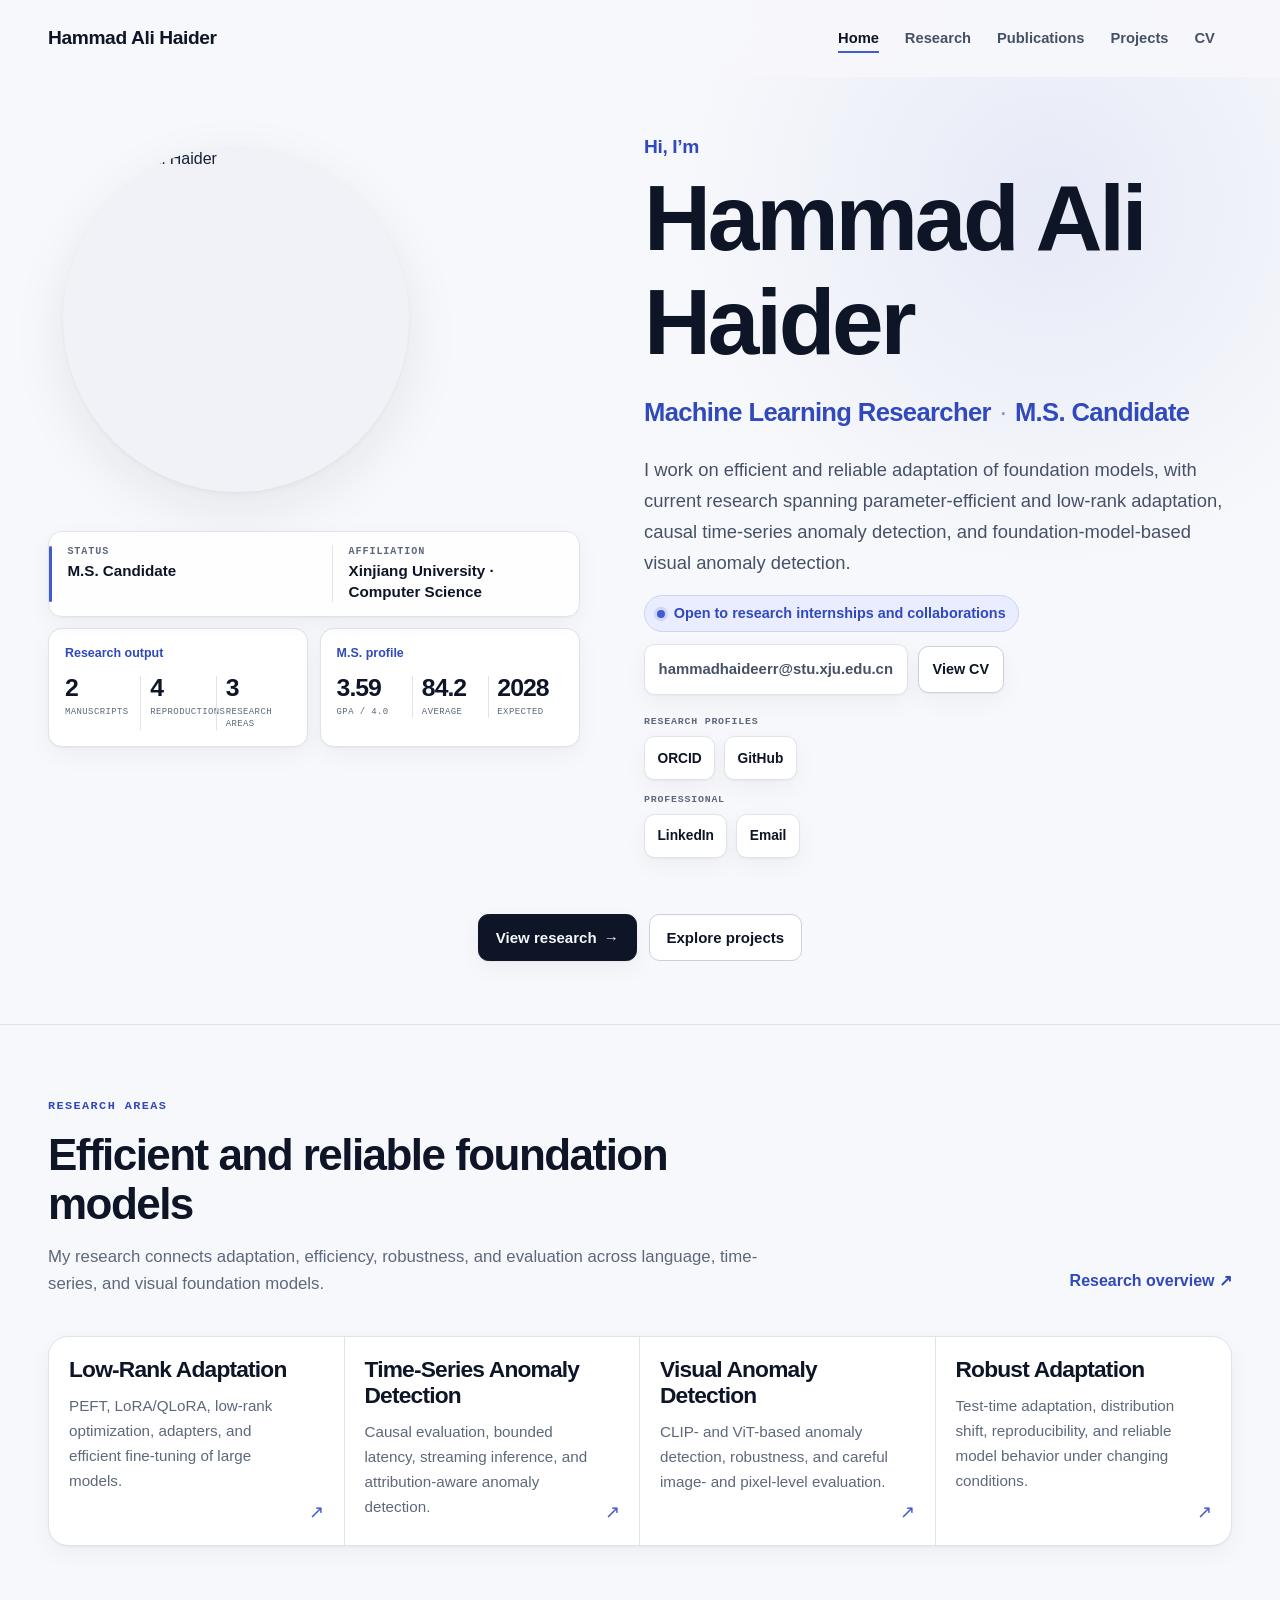
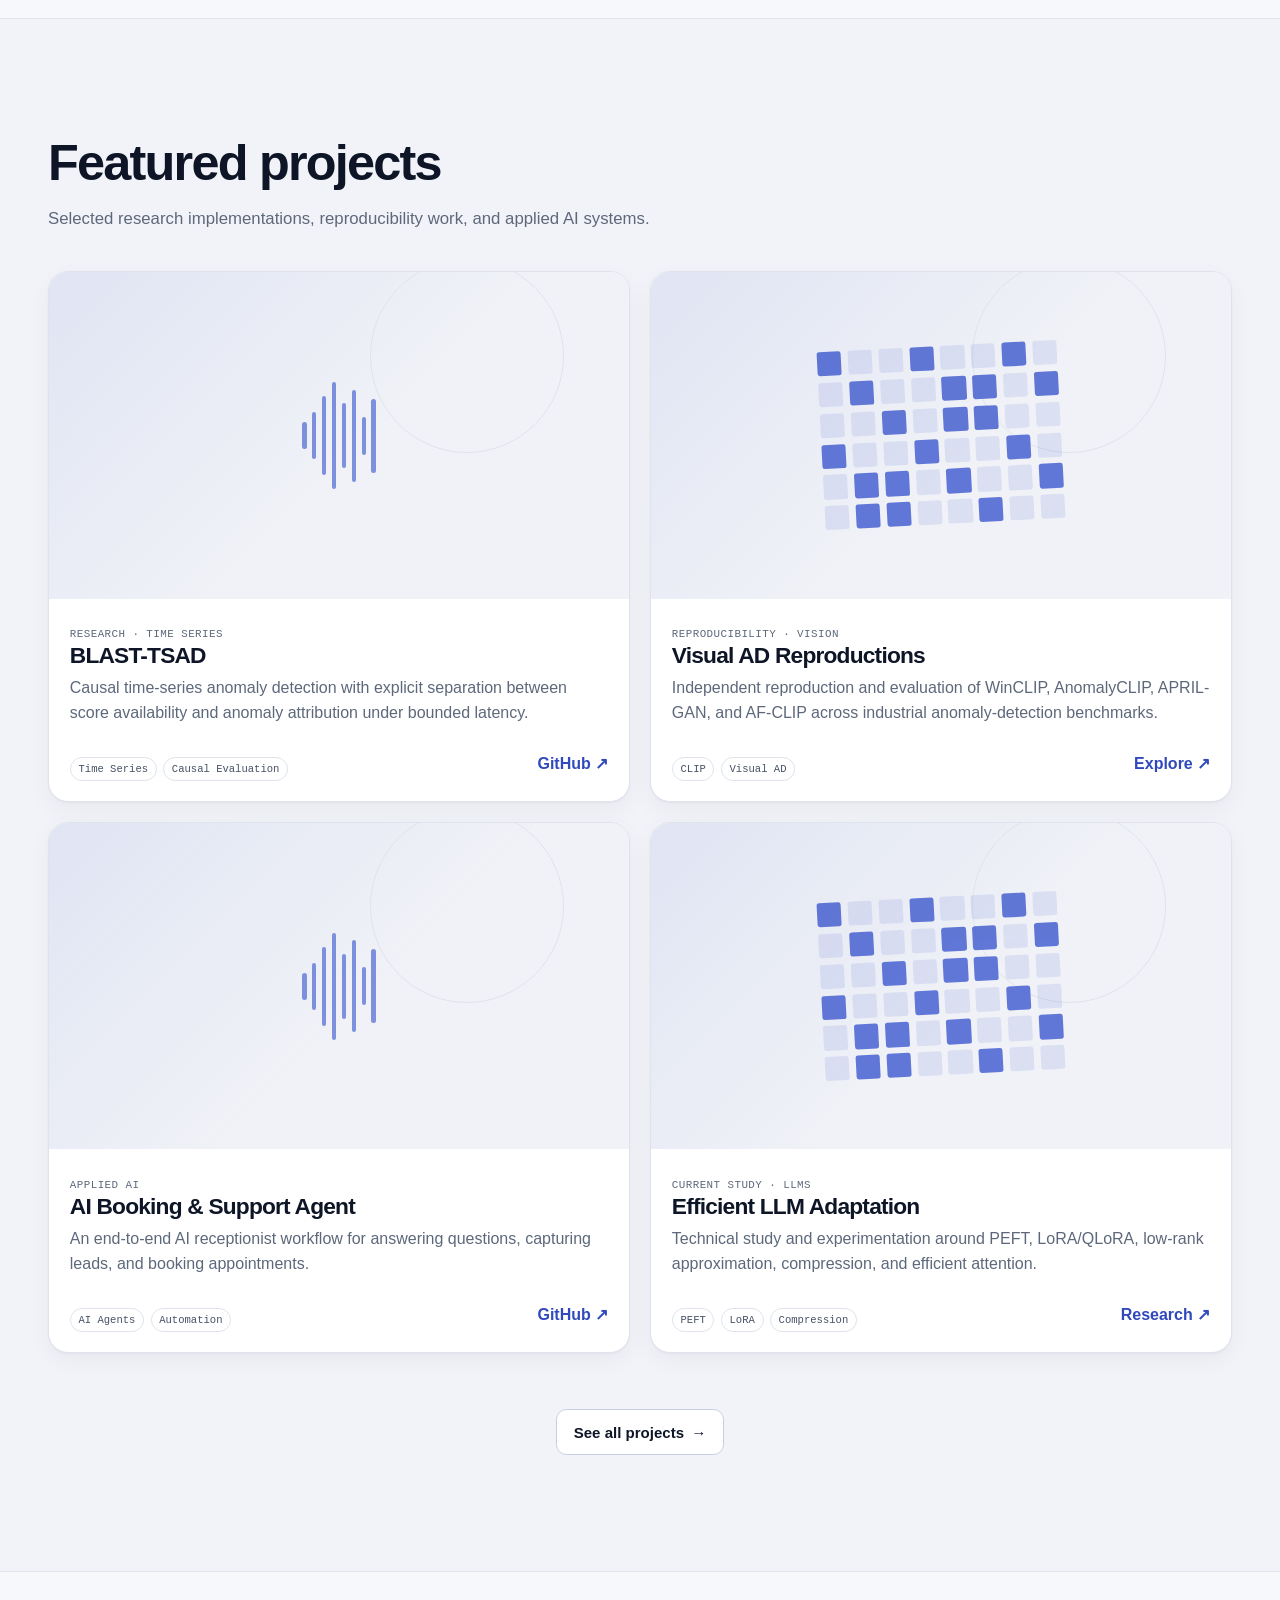
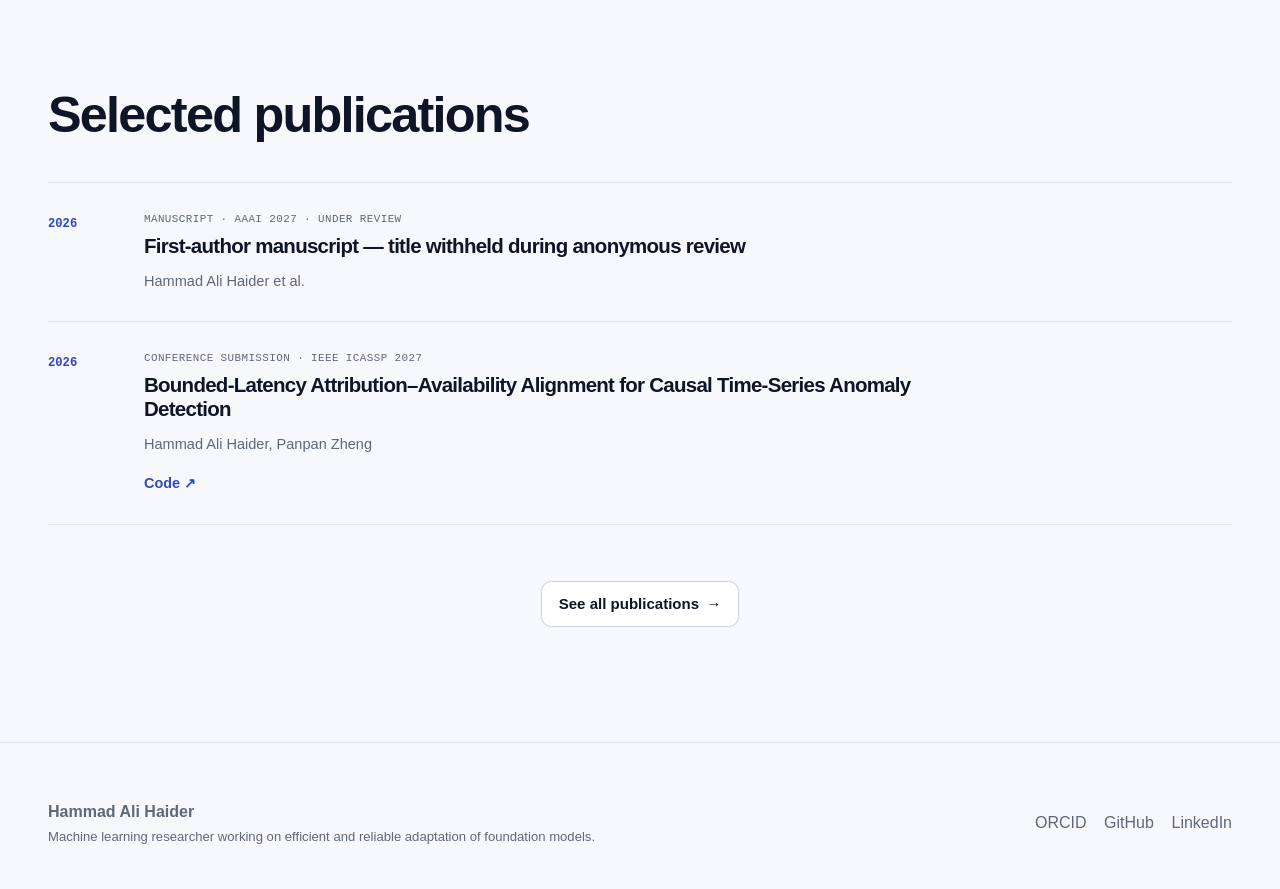
==== commit 68db2e8a: "Rebuild homepage in Ivan Ilin-inspired academic portfolio style" ====
--- a/index.html
+++ b/index.html
@@ -3,82 +3,147 @@
 <head>
   <meta charset="utf-8" />
   <meta name="viewport" content="width=device-width,initial-scale=1" />
-  <meta name="description" content="Hammad Ali Haider — M.S. researcher working on efficient and reliable adaptation of foundation models across vision, time series, and language." />
-  <title>Hammad Ali Haider — M.S. Researcher</title>
+  <meta name="description" content="Hammad Ali Haider — M.S. researcher working on efficient and reliable adaptation of foundation models across language, time series, and vision." />
+  <title>Hammad Ali Haider — Machine Learning Researcher</title>
   <link rel="stylesheet" href="assets/styles.css" />
 </head>
 <body>
-  <nav class="nav"><div class="container nav-inner">
-    <a class="brand" href="index.html">Hammad Ali Haider</a>
-    <div class="nav-links">
-      <a class="active" href="index.html">Home</a><a href="research.html">Research</a><a href="publications.html">Publications</a><a href="projects.html">Projects</a><a href="cv.html">CV</a>
+  <header class="site-header">
+    <div class="shell header-inner">
+      <a class="wordmark" href="index.html">Hammad Ali Haider</a>
+      <nav class="primary-nav" aria-label="Primary navigation">
+        <a class="active" href="index.html">Home</a>
+        <a href="research.html">Research</a>
+        <a href="publications.html">Publications</a>
+        <a href="projects.html">Projects</a>
+        <a href="cv.html">CV</a>
+      </nav>
     </div>
-  </div></nav>
+  </header>
 
-  <main class="container">
-    <section class="hero">
-      <div>
-        <div class="eyebrow">M.S. Researcher · Xinjiang University</div>
-        <h1>Hammad<br/>Ali Haider</h1>
-        <div class="tagline">Efficient foundation models, time-series learning, and low-rank adaptation.</div>
-        <p class="lead">I am an M.S. candidate in Computer Science and Technology at Xinjiang University. My research focuses on efficient and reliable adaptation of foundation models, with current work spanning visual and time-series anomaly detection and an emerging focus on parameter-efficient and low-rank adaptation of large language models.</p>
+  <main>
+    <section class="hero shell">
+      <div class="hero-content">
+        <div class="hero-identity">
+          <p class="hero-intro">Hi, I’m</p>
+          <h1>Hammad Ali Haider</h1>
+          <p class="hero-role">Machine Learning Researcher <span aria-hidden="true">·</span> M.S. Candidate</p>
+          <p class="hero-description">I work on efficient and reliable adaptation of foundation models, with current research spanning parameter-efficient and low-rank adaptation, causal time-series anomaly detection, and foundation-model-based visual anomaly detection.</p>
+          <p class="hero-availability"><span class="hero-availability-dot" aria-hidden="true"></span>Open to research internships and collaborations</p>
+          <div class="hero-contact-row">
+            <a class="hero-email" href="mailto:hammadhaideerr@stu.xju.edu.cn">hammadhaideerr@stu.xju.edu.cn</a>
+            <a class="hero-cv-button" href="cv.html">View CV</a>
+          </div>
+        </div>
+
+        <div class="hero-profile-column">
+          <div class="profile-portrait" aria-label="Portrait of Hammad Ali Haider">
+            <div class="portrait-frame"><img src="https://avatars.githubusercontent.com/u/134192713?v=4" alt="Hammad Ali Haider" /></div>
+          </div>
+          <div class="hero-facts" aria-label="Current position">
+            <div class="hero-fact">
+              <div class="hero-fact-item"><span class="hero-fact-label">Status</span><strong>M.S. Candidate</strong></div>
+              <div class="hero-fact-item"><span class="hero-fact-label">Affiliation</span><strong>Xinjiang University · Computer Science</strong></div>
+            </div>
+          </div>
+          <div class="hero-metric-panels" aria-label="Academic profile metrics">
+            <section class="hero-metric-panel">
+              <div class="hero-metric-heading">Research output</div>
+              <div class="hero-metric-values">
+                <div><strong>2</strong><span>Manuscripts</span></div>
+                <div><strong>4</strong><span>Reproductions</span></div>
+                <div><strong>3</strong><span>Research areas</span></div>
+              </div>
+            </section>
+            <section class="hero-metric-panel">
+              <div class="hero-metric-heading">M.S. profile</div>
+              <div class="hero-metric-values">
+                <div><strong>3.59</strong><span>GPA / 4.0</span></div>
+                <div><strong>84.2</strong><span>Average</span></div>
+                <div><strong>2028</strong><span>Expected</span></div>
+              </div>
+            </section>
+          </div>
+        </div>
+
+        <div class="hero-details">
+          <div class="profile-link-groups" aria-label="Professional profiles">
+            <div>
+              <p class="profile-link-group-label">Research profiles</p>
+              <div class="hero-links">
+                <a class="profile-link" href="https://orcid.org/0009-0006-5678-9954" target="_blank" rel="me noreferrer">ORCID</a>
+                <a class="profile-link" href="https://github.com/hammadhaideer" target="_blank" rel="me noreferrer">GitHub</a>
+              </div>
+            </div>
+            <div>
+              <p class="profile-link-group-label">Professional</p>
+              <div class="hero-links">
+                <a class="profile-link" href="https://www.linkedin.com/in/hammad-ali-haider/" target="_blank" rel="me noreferrer">LinkedIn</a>
+                <a class="profile-link" href="mailto:hammadhaideerr@stu.xju.edu.cn">Email</a>
+              </div>
+            </div>
+          </div>
+        </div>
+
         <div class="hero-actions">
-          <a class="btn primary" href="research.html">Explore research</a>
-          <a class="btn" href="publications.html">Publications</a>
-          <a class="btn" href="mailto:hammadhaideerr@stu.xju.edu.cn">Email me</a>
+          <a class="button" href="research.html">View research <span aria-hidden="true">→</span></a>
+          <a class="button secondary" href="projects.html">Explore projects</a>
         </div>
-      </div>
-      <aside class="profile-panel">
-        <div class="avatar" aria-label="Hammad Ali Haider initials">HH</div>
-        <div class="profile-meta">
-          <div class="meta-row"><span>Status</span><strong>M.S. Candidate</strong></div>
-          <div class="meta-row"><span>Affiliation</span><strong>Xinjiang University</strong></div>
-          <div class="meta-row"><span>Supervisor</span><strong>Panpan Zheng</strong></div>
-          <div class="meta-row"><span>Location</span><strong>Ürümqi, China</strong></div>
-        </div>
-      </aside>
-    </section>
-
-    <section class="section">
-      <div class="section-header">
-        <div><div class="eyebrow">Research areas</div><h2>Making foundation models more efficient and reliable</h2></div>
-        <p>I work on adaptation and evaluation problems where compute, data, latency, or robustness constraints matter.</p>
-      </div>
-      <div class="grid-3">
-        <article class="card"><div class="kicker">01 · Efficient adaptation</div><h3>PEFT & Low-Rank Methods</h3><p>LoRA/QLoRA, low-rank approximation, adapters, model compression, and efficient attention for adapting large pretrained models.</p></article>
-        <article class="card"><div class="kicker">02 · Time series</div><h3>Causal Anomaly Detection</h3><p>Streaming and online evaluation, bounded-latency attribution, sliding-window inference, and reproducible anomaly-detection benchmarks.</p></article>
-        <article class="card"><div class="kicker">03 · Vision</div><h3>Visual Anomaly Detection</h3><p>Foundation-model-based anomaly detection with CLIP and ViTs, including reproductions and robustness-focused evaluation.</p></article>
       </div>
     </section>
 
-    <section class="section">
-      <div class="section-header"><div><div class="eyebrow">Featured projects</div><h2>Research and engineering work</h2></div><a class="text-link" href="projects.html">See all projects →</a></div>
-      <div class="grid-2">
-        <article class="card project"><div class="kicker">Time-series research</div><h3>BLAST-TSAD</h3><p>Research code and evaluation for causal time-series anomaly detection, with emphasis on attribution timing, bounded latency, and reproducible evaluation.</p><div class="tag-row"><span class="tag">PyTorch</span><span class="tag">Time Series</span><span class="tag">Causal Evaluation</span></div><div class="project-links"><a href="https://github.com/hammadhaideer/BLAST-TSAD" target="_blank" rel="noopener">GitHub ↗</a><a href="publications.html">Publication status →</a></div></article>
-        <article class="card project"><div class="kicker">Reproducibility</div><h3>Visual AD Reproductions</h3><p>Independent reproduction and evaluation work around WinCLIP, AnomalyCLIP, APRIL-GAN, and AF-CLIP across visual anomaly-detection benchmarks.</p><div class="tag-row"><span class="tag">CLIP</span><span class="tag">MVTec AD</span><span class="tag">VisA</span></div><div class="project-links"><a href="https://github.com/hammadhaideer" target="_blank" rel="noopener">Repositories ↗</a></div></article>
+    <section class="content-section research-areas-section" aria-labelledby="research-areas-heading">
+      <div class="shell">
+        <div class="section-heading">
+          <div><p class="eyebrow">Research areas</p><h2 id="research-areas-heading">Efficient and reliable foundation models</h2><p class="section-description">My research connects adaptation, efficiency, robustness, and evaluation across language, time-series, and visual foundation models.</p></div>
+          <a class="section-link" href="research.html">Research overview ↗</a>
+        </div>
+        <div class="research-grid">
+          <a class="research-card" href="research.html"><h3>Low-Rank Adaptation</h3><p>PEFT, LoRA/QLoRA, low-rank optimization, adapters, and efficient fine-tuning of large models.</p></a>
+          <a class="research-card" href="research.html"><h3>Time-Series Anomaly Detection</h3><p>Causal evaluation, bounded latency, streaming inference, and attribution-aware anomaly detection.</p></a>
+          <a class="research-card" href="research.html"><h3>Visual Anomaly Detection</h3><p>CLIP- and ViT-based anomaly detection, robustness, and careful image- and pixel-level evaluation.</p></a>
+          <a class="research-card" href="research.html"><h3>Robust Adaptation</h3><p>Test-time adaptation, distribution shift, reproducibility, and reliable model behavior under changing conditions.</p></a>
+        </div>
       </div>
     </section>
 
-    <section class="section">
-      <div class="section-header"><div><div class="eyebrow">Selected publications</div><h2>Current research output</h2></div><a class="text-link" href="publications.html">All publications →</a></div>
-      <div class="pub"><div class="pub-year">2026</div><div><h3>First-author manuscript (title withheld during anonymous review)</h3><p>Hammad Ali Haider et al.</p><span class="pub-status">Under review at AAAI 2027</span></div></div>
-      <div class="pub"><div class="pub-year">2026</div><div><h3>Bounded-Latency Attribution–Availability Alignment for Causal Time-Series Anomaly Detection</h3><p>Hammad Ali Haider, Panpan Zheng</p><span class="pub-status">Submitted to IEEE ICASSP 2027</span></div></div>
+    <section class="content-section subtle" aria-labelledby="featured-projects-heading">
+      <div class="shell">
+        <div class="section-heading"><div><h2 id="featured-projects-heading">Featured projects</h2><p class="section-description">Selected research implementations, reproducibility work, and applied AI systems.</p></div></div>
+        <div class="project-grid">
+          <article class="project-card">
+            <a class="project-card-visual" href="https://github.com/hammadhaideer/BLAST-TSAD" target="_blank" rel="noopener"><div class="project-visual"><div class="visual-lines"><span></span><span></span><span></span><span></span><span></span><span></span><span></span><span></span></div></div></a>
+            <div class="project-card-body"><p class="kicker">Research · Time Series</p><h3>BLAST-TSAD</h3><p>Causal time-series anomaly detection with explicit separation between score availability and anomaly attribution under bounded latency.</p><div class="project-card-footer"><div class="tag-row"><span class="tag">Time Series</span><span class="tag">Causal Evaluation</span></div><a class="text-link" href="https://github.com/hammadhaideer/BLAST-TSAD" target="_blank" rel="noopener">GitHub ↗</a></div></div>
+          </article>
+          <article class="project-card">
+            <a class="project-card-visual" href="projects.html"><div class="project-visual"><div class="matrix-grid"><span></span><span></span><span></span><span></span><span></span><span></span><span></span><span></span><span></span><span></span><span></span><span></span><span></span><span></span><span></span><span></span><span></span><span></span><span></span><span></span><span></span><span></span><span></span><span></span><span></span><span></span><span></span><span></span><span></span><span></span><span></span><span></span><span></span><span></span><span></span><span></span><span></span><span></span><span></span><span></span><span></span><span></span><span></span><span></span><span></span><span></span><span></span><span></span></div></div></a>
+            <div class="project-card-body"><p class="kicker">Reproducibility · Vision</p><h3>Visual AD Reproductions</h3><p>Independent reproduction and evaluation of WinCLIP, AnomalyCLIP, APRIL-GAN, and AF-CLIP across industrial anomaly-detection benchmarks.</p><div class="project-card-footer"><div class="tag-row"><span class="tag">CLIP</span><span class="tag">Visual AD</span></div><a class="text-link" href="projects.html">Explore ↗</a></div></div>
+          </article>
+          <article class="project-card">
+            <a class="project-card-visual" href="https://github.com/hammadhaideer/ai-booking-agent" target="_blank" rel="noopener"><div class="project-visual"><div class="visual-lines"><span></span><span></span><span></span><span></span><span></span><span></span><span></span><span></span></div></div></a>
+            <div class="project-card-body"><p class="kicker">Applied AI</p><h3>AI Booking & Support Agent</h3><p>An end-to-end AI receptionist workflow for answering questions, capturing leads, and booking appointments.</p><div class="project-card-footer"><div class="tag-row"><span class="tag">AI Agents</span><span class="tag">Automation</span></div><a class="text-link" href="https://github.com/hammadhaideer/ai-booking-agent" target="_blank" rel="noopener">GitHub ↗</a></div></div>
+          </article>
+          <article class="project-card">
+            <a class="project-card-visual" href="projects.html"><div class="project-visual"><div class="matrix-grid"><span></span><span></span><span></span><span></span><span></span><span></span><span></span><span></span><span></span><span></span><span></span><span></span><span></span><span></span><span></span><span></span><span></span><span></span><span></span><span></span><span></span><span></span><span></span><span></span><span></span><span></span><span></span><span></span><span></span><span></span><span></span><span></span><span></span><span></span><span></span><span></span><span></span><span></span><span></span><span></span><span></span><span></span><span></span><span></span><span></span><span></span><span></span><span></span></div></div></a>
+            <div class="project-card-body"><p class="kicker">Current study · LLMs</p><h3>Efficient LLM Adaptation</h3><p>Technical study and experimentation around PEFT, LoRA/QLoRA, low-rank approximation, compression, and efficient attention.</p><div class="project-card-footer"><div class="tag-row"><span class="tag">PEFT</span><span class="tag">LoRA</span><span class="tag">Compression</span></div><a class="text-link" href="research.html">Research ↗</a></div></div>
+          </article>
+        </div>
+        <div class="hero-actions"><a class="button secondary" href="projects.html">See all projects <span aria-hidden="true">→</span></a></div>
+      </div>
     </section>
 
-    <section class="section">
-      <div class="callout">
-        <h2>Open to research collaborations and internships</h2>
-        <p>I am particularly interested in efficient foundation-model adaptation, low-rank methods, robust learning, and time-series foundation models. For research discussions or collaboration, email me at my Xinjiang University address.</p>
-        <div class="hero-actions" style="margin-top:20px">
-          <a class="btn primary" href="mailto:hammadhaideerr@stu.xju.edu.cn">hammadhaideerr@stu.xju.edu.cn</a>
-          <a class="btn" href="https://www.linkedin.com/in/hammad-ali-haider/" target="_blank" rel="noopener">LinkedIn</a>
-          <a class="btn" href="https://github.com/hammadhaideer" target="_blank" rel="noopener">GitHub</a>
+    <section class="content-section" aria-labelledby="selected-publications-heading">
+      <div class="shell">
+        <div class="section-heading"><div><h2 id="selected-publications-heading">Selected publications</h2></div></div>
+        <div class="publication-list">
+          <article class="publication-item"><div class="publication-year">2026</div><div class="publication-content"><p class="publication-meta">Manuscript · AAAI 2027 · Under review</p><h3>First-author manuscript — title withheld during anonymous review</h3><p class="publication-authors">Hammad Ali Haider et al.</p></div></article>
+          <article class="publication-item"><div class="publication-year">2026</div><div class="publication-content"><p class="publication-meta">Conference submission · IEEE ICASSP 2027</p><h3>Bounded-Latency Attribution–Availability Alignment for Causal Time-Series Anomaly Detection</h3><p class="publication-authors">Hammad Ali Haider, Panpan Zheng</p><div class="project-links"><a href="https://github.com/hammadhaideer/BLAST-TSAD" target="_blank" rel="noopener">Code ↗</a></div></div></article>
         </div>
+        <div class="hero-actions"><a class="button secondary" href="publications.html">See all publications <span aria-hidden="true">→</span></a></div>
       </div>
     </section>
   </main>
 
-  <footer class="footer"><div class="container footer-inner"><div>© <span data-year></span> Hammad Ali Haider</div><div class="footer-links"><a href="https://orcid.org/0009-0006-5678-9954" target="_blank" rel="noopener">ORCID</a><a href="https://github.com/hammadhaideer" target="_blank" rel="noopener">GitHub</a><a href="https://www.linkedin.com/in/hammad-ali-haider/" target="_blank" rel="noopener">LinkedIn</a></div></div></footer>
-  <script src="assets/app.js"></script>
+  <footer class="footer"><div class="shell footer-inner"><div><strong>Hammad Ali Haider</strong><div class="small">Machine learning researcher working on efficient and reliable adaptation of foundation models.</div></div><div class="footer-links"><a href="https://orcid.org/0009-0006-5678-9954" target="_blank" rel="noopener">ORCID</a><a href="https://github.com/hammadhaideer" target="_blank" rel="noopener">GitHub</a><a href="https://www.linkedin.com/in/hammad-ali-haider/" target="_blank" rel="noopener">LinkedIn</a></div></div></footer>
 </body>
-</html>
+</html>
--- a/assets/styles.css
+++ b/assets/styles.css
@@ -0,0 +1,76 @@
+:root{
+  color-scheme:light;
+  --background:#f7f8fb;
+  --background-subtle:#f0f2f7;
+  --surface:#ffffff;
+  --text:#162033;
+  --text-strong:#0d1526;
+  --muted:#5d687b;
+  --muted-strong:#465167;
+  --accent:#415ccf;
+  --accent-strong:#3049bc;
+  --accent-soft:#e9edff;
+  --accent-wash:rgba(65,92,207,.09);
+  --border:#dfe3ec;
+  --border-strong:#c8cfdd;
+  --header:rgba(247,248,251,.88);
+  --shadow-sm:0 1px 2px rgba(16,28,54,.04),0 8px 24px rgba(16,28,54,.045);
+  --shadow-md:0 2px 4px rgba(16,28,54,.04),0 18px 55px rgba(16,28,54,.08);
+  --radius-sm:.5rem;
+  --radius-md:.85rem;
+  --radius-lg:1.25rem;
+  --shell:74rem;
+  --font-sans:Inter,ui-sans-serif,-apple-system,BlinkMacSystemFont,"Segoe UI",sans-serif;
+  --font-mono:"SFMono-Regular",Consolas,"Liberation Mono",monospace;
+}
+*{box-sizing:border-box}
+html{scroll-behavior:smooth;background:var(--background);font-family:var(--font-sans);font-size:16px;text-rendering:optimizeLegibility;-webkit-font-smoothing:antialiased}
+body{margin:0;min-width:20rem;min-height:100vh;background:radial-gradient(circle at 82% 5%,var(--accent-wash),transparent 23rem),var(--background);color:var(--text);line-height:1.65}
+a{color:inherit;text-decoration-thickness:.08em;text-underline-offset:.18em}
+a:hover{color:var(--accent-strong)}
+img,svg{display:block;max-width:100%}
+h1,h2,h3,h4,p{margin:0}
+h1,h2,h3,h4{color:var(--text-strong);font-weight:650;letter-spacing:-.035em;line-height:1.12}
+h1{font-size:clamp(2.8rem,8vw,5.8rem)}
+h2{font-size:clamp(2rem,4.2vw,3.15rem)}
+h3{font-size:clamp(1.18rem,2vw,1.42rem)}
+::selection{background:var(--accent);color:#fff}
+.shell,.container{width:min(calc(100% - 2.5rem),var(--shell));margin-inline:auto}
+.site-header,.nav{position:sticky;z-index:100;top:0;border-bottom:1px solid transparent;background:var(--header);backdrop-filter:blur(18px) saturate(150%)}
+.header-inner,.nav-inner{display:flex;min-height:4.75rem;align-items:center;justify-content:space-between;gap:2rem}
+.wordmark,.brand{display:inline-flex;min-height:2.75rem;align-items:center;padding:.6rem .75rem;margin-left:-.75rem;border-radius:.65rem;color:var(--text-strong);font-size:1.2rem;font-weight:720;letter-spacing:-.02em;text-decoration:none;transition:background 160ms ease,color 160ms ease}
+.wordmark:hover,.brand:hover{background:var(--accent-soft);color:var(--accent-strong)}
+.primary-nav,.nav-links{display:flex;align-items:center;gap:.18rem;margin-right:.35rem}
+.primary-nav a,.nav-links a{position:relative;padding:.55rem .72rem;color:var(--muted-strong);font-size:.92rem;font-weight:560;text-decoration:none;transition:color 160ms ease}
+.primary-nav a::after,.nav-links a::after{position:absolute;right:.72rem;bottom:.36rem;left:.72rem;height:2px;transform:scaleX(0);background:var(--accent);content:"";transition:transform 160ms ease}
+.primary-nav a:hover,.primary-nav a.active,.nav-links a:hover,.nav-links a.active{color:var(--text-strong)}
+.primary-nav a.active::after,.nav-links a.active::after{transform:scaleX(1)}
+.button,.btn{display:inline-flex;min-height:2.9rem;align-items:center;justify-content:center;gap:.45rem;padding:.7rem 1.05rem;border:1px solid var(--text-strong);border-radius:.65rem;background:var(--text-strong);color:var(--background);font-size:.94rem;font-weight:680;line-height:1;text-decoration:none;box-shadow:var(--shadow-sm);transition:transform 160ms ease,box-shadow 160ms ease,background 160ms ease}
+.button:hover,.btn:hover{transform:translateY(-2px);box-shadow:var(--shadow-md);color:var(--background)}
+.button.secondary,.btn:not(.primary){border-color:var(--border-strong);background:var(--surface);color:var(--text-strong);box-shadow:none}
+.button.secondary:hover,.btn:not(.primary):hover{border-color:var(--accent);background:var(--accent-soft);color:var(--accent-strong)}
+.eyebrow{margin-bottom:.85rem;color:var(--accent-strong);font-family:var(--font-mono);font-size:.74rem;font-weight:700;letter-spacing:.12em;text-transform:uppercase}
+.hero{display:flex;min-height:calc(100vh - 4.75rem);align-items:flex-start;padding:0 0 clamp(3.5rem,7vh,5.5rem)}
+.hero-content{display:grid;width:100%;min-width:0;padding-top:clamp(2.5rem,6vh,4.5rem);grid-template-areas:"profile identity" "profile details" "actions actions";grid-template-columns:minmax(22rem,.95fr) minmax(0,1.05fr);align-items:start;column-gap:clamp(2.5rem,5vw,5rem)}
+.hero-identity{grid-area:identity}.hero-details{grid-area:details}.hero-profile-column{display:grid;width:100%;min-width:0;grid-area:profile;align-content:start;justify-self:start}
+.hero-intro{margin-bottom:.3rem;color:var(--accent-strong);font-size:clamp(1rem,2vw,1.2rem);font-weight:720;letter-spacing:-.02em}
+.hero-role{display:flex;flex-wrap:wrap;gap:.15rem .55rem;margin-top:1rem;color:var(--accent-strong);font-size:clamp(1.15rem,2.3vw,1.6rem);font-weight:650;letter-spacing:-.025em}.hero-role span{color:#8390c9;font-weight:450}
+.hero-description{max-width:42rem;margin-top:1.35rem;color:var(--muted-strong);font-size:clamp(1rem,1.7vw,1.15rem);line-height:1.68}
+.hero-availability{display:inline-flex;width:fit-content;max-width:100%;align-items:center;gap:.55rem;margin-top:1rem;padding:.5rem .75rem;border:1px solid #cbd4f5;border-radius:999px;background:var(--accent-soft);color:var(--accent-strong);font-size:.9rem;font-weight:650;line-height:1.35}
+.hero-availability-dot{width:.5rem;height:.5rem;flex:0 0 auto;border-radius:50%;background:var(--accent);box-shadow:0 0 0 .2rem rgba(65,92,207,.15)}
+.hero-contact-row{display:flex;max-width:100%;flex-wrap:wrap;align-items:center;gap:.65rem;margin-top:.75rem}.hero-email{display:inline-flex;width:fit-content;max-width:100%;align-items:center;gap:.75rem;padding:.75rem .85rem;border:1px solid var(--border);border-radius:.65rem;background:var(--surface);box-shadow:var(--shadow-sm);color:var(--muted-strong);font-size:.93rem;font-weight:600;text-decoration:none}.hero-cv-button{display:inline-flex;min-height:2.95rem;align-items:center;gap:.5rem;padding:.55rem .85rem;border:1px solid var(--border-strong);border-radius:.65rem;background:var(--surface);box-shadow:var(--shadow-sm);color:var(--text-strong);font-size:.9rem;font-weight:650;text-decoration:none}.hero-cv-button:hover{border-color:var(--accent);background:var(--accent-soft);color:var(--accent-strong)}
+.profile-portrait{position:relative;width:min(88%,23.5rem);aspect-ratio:1;justify-self:start}.portrait-frame{position:absolute;inset:4%;border-radius:50%;background:var(--background-subtle);box-shadow:var(--shadow-md);overflow:hidden}.portrait-frame img{width:100%;height:100%;object-fit:cover}
+.hero-facts,.hero-metric-panels{display:grid;grid-template-columns:repeat(2,minmax(0,1fr));gap:.7rem}.hero-facts{margin-top:1.5rem}.hero-fact{position:relative;display:grid;grid-template-columns:repeat(2,minmax(0,1fr));grid-column:1/-1;padding:.8rem .95rem .85rem 1.15rem;border:1px solid var(--border);border-radius:var(--radius-md);background:rgba(255,255,255,.92);box-shadow:var(--shadow-sm);overflow:hidden}.hero-fact::before{position:absolute;top:.85rem;bottom:.85rem;left:0;width:3px;border-radius:99px;background:var(--accent);content:""}.hero-fact-item{display:flex;min-width:0;flex-direction:column}.hero-fact-item+.hero-fact-item{padding-left:1rem;margin-left:1rem;border-left:1px solid var(--border)}.hero-fact-label{color:var(--muted);font-family:var(--font-mono);font-size:.63rem;font-weight:700;letter-spacing:.09em;line-height:1.3;text-transform:uppercase}.hero-fact strong{margin-top:.2rem;color:var(--text-strong);font-size:.95rem;line-height:1.35}
+.hero-metric-panels{margin-top:.7rem}.hero-metric-panel{min-width:0;padding:.9rem 1rem 1rem;border:1px solid var(--border);border-radius:var(--radius-md);background:var(--surface);box-shadow:var(--shadow-sm)}.hero-metric-heading{color:var(--accent-strong);font-size:.78rem;font-weight:720}.hero-metric-values{display:grid;grid-template-columns:repeat(3,minmax(0,1fr));margin-top:.75rem}.hero-metric-values>div{min-width:0;padding-right:.55rem}.hero-metric-values>div+div{padding-left:.55rem;border-left:1px solid var(--border)}.hero-metric-values strong,.hero-metric-values span{display:block}.hero-metric-values strong{color:var(--text-strong);font-size:clamp(1.15rem,2.5vw,1.55rem);font-weight:720;letter-spacing:-.04em;line-height:1}.hero-metric-values span{margin-top:.35rem;color:var(--muted);font-family:var(--font-mono);font-size:.56rem;letter-spacing:.045em;line-height:1.35;text-transform:uppercase}
+.profile-link-groups{display:grid;gap:.85rem;margin-top:1.35rem}.profile-link-group-label{margin-bottom:.45rem;color:var(--muted);font-family:var(--font-mono);font-size:.62rem;font-weight:700;letter-spacing:.08em;line-height:1.3;text-transform:uppercase}.hero-links{display:flex;flex-wrap:wrap;gap:.55rem}.profile-link{display:inline-flex;min-height:2.75rem;align-items:center;padding:.58rem .78rem;border:1px solid var(--border);border-radius:.65rem;background:var(--surface);color:var(--text-strong);font-size:.86rem;font-weight:650;line-height:1;text-decoration:none;box-shadow:var(--shadow-sm);transition:border-color 160ms ease,transform 160ms ease,background 160ms ease}.profile-link:hover{transform:translateY(-1px);border-color:var(--accent);background:var(--accent-soft);color:var(--accent-strong)}
+.hero-actions{display:flex;flex-wrap:wrap;grid-area:actions;justify-content:center;gap:.75rem;margin-top:3.5rem}
+.content-section,.section{padding-block:clamp(4.5rem,9vw,7.5rem);border-top:1px solid var(--border)}.content-section.subtle{background:rgba(240,242,247,.72)}
+.section-heading,.section-header{display:flex;align-items:end;justify-content:space-between;gap:2rem;margin-bottom:2.4rem}.section-heading>div,.section-header>div{max-width:46rem}.section-description,.section-header p{margin-top:.9rem;color:var(--muted);font-size:1.05rem;max-width:46rem}.section-link,.text-link{flex:0 0 auto;padding-bottom:.25rem;color:var(--accent-strong);font-weight:650;text-decoration:none}.section-link:hover,.text-link:hover{text-decoration:underline}
+.research-areas-section{padding-block:clamp(3rem,6vw,4.5rem)}.research-areas-section h2{font-size:clamp(2rem,3.5vw,2.75rem)}.research-grid{display:grid;grid-template-columns:repeat(4,1fr);border:1px solid var(--border);border-radius:var(--radius-lg);background:var(--surface);box-shadow:var(--shadow-sm);overflow:hidden}.research-card{position:relative;min-height:13rem;padding:1.25rem 2.75rem 1.25rem 1.25rem;border-right:1px solid var(--border);text-decoration:none;transition:background 180ms ease}.research-card:last-child{border-right:0}.research-card:hover{background:var(--accent-wash);color:inherit}.research-card p{margin-top:.65rem;color:var(--muted);font-size:.95rem}.research-card::after{position:absolute;right:1.2rem;bottom:1.15rem;color:var(--accent);content:"↗";font-size:1.1rem}
+.project-grid,.grid-2{display:grid;grid-template-columns:repeat(2,minmax(0,1fr));gap:1.25rem}.grid-3{display:grid;grid-template-columns:repeat(3,minmax(0,1fr));gap:1.25rem}.project-card,.card{display:flex;min-width:0;flex-direction:column;border:1px solid var(--border);border-radius:var(--radius-lg);background:var(--surface);box-shadow:var(--shadow-sm);overflow:hidden;transition:transform 180ms ease,border-color 180ms ease,box-shadow 180ms ease}.project-card:hover,.card:hover{transform:translateY(-3px);border-color:var(--border-strong);box-shadow:var(--shadow-md)}.card{padding:1.3rem}.project-card-visual{display:block;min-width:0;aspect-ratio:16/9;background:var(--background-subtle);text-decoration:none;overflow:hidden}.project-visual{position:relative;display:grid;height:100%;place-items:center;background:linear-gradient(135deg,var(--accent-wash),transparent 55%),var(--background-subtle);overflow:hidden}.project-visual::before{position:absolute;width:12rem;height:12rem;border:1px solid var(--border);border-radius:50%;content:"";transform:translate(8rem,-5rem)}.visual-lines{position:relative;z-index:1;display:flex;width:72%;height:7rem;align-items:center;justify-content:center;gap:.34rem}.visual-lines span{width:.28rem;border-radius:99px;background:var(--accent);opacity:.65}.visual-lines span:nth-child(1){height:24%}.visual-lines span:nth-child(2){height:42%}.visual-lines span:nth-child(3){height:70%}.visual-lines span:nth-child(4){height:95%}.visual-lines span:nth-child(5){height:58%}.visual-lines span:nth-child(6){height:82%}.visual-lines span:nth-child(7){height:34%}.visual-lines span:nth-child(8){height:66%}.matrix-grid{position:relative;z-index:1;display:grid;width:min(62%,15rem);grid-template-columns:repeat(8,1fr);gap:.42rem;transform:rotate(-3deg)}.matrix-grid span{aspect-ratio:1;border-radius:.16rem;background:var(--accent);opacity:.12}.matrix-grid span:nth-child(3n+1),.matrix-grid span:nth-child(7n){opacity:.82}.project-card-body{display:flex;flex:1;flex-direction:column;padding:1.2rem 1.3rem 1.25rem}.project-card-body>p,.card p{margin-top:.5rem;color:var(--muted);line-height:1.55}.project-card-footer{display:flex;align-items:end;justify-content:space-between;gap:1rem;margin-top:auto;padding-top:.95rem}.kicker,.publication-meta{color:var(--muted);font-family:var(--font-mono);font-size:.68rem;letter-spacing:.04em;text-transform:uppercase}.tag-row{display:flex;flex-wrap:wrap;gap:.4rem;margin-top:1rem}.tag{display:inline-flex;padding:.25rem .48rem;border:1px solid var(--border);border-radius:999px;color:var(--muted-strong);font-family:var(--font-mono);font-size:.66rem;line-height:1.35}.project-links{display:flex;flex-wrap:wrap;gap:.8rem;margin-top:auto;padding-top:1rem;font-size:.9rem;font-weight:650}.project-links a{color:var(--accent-strong);text-decoration:none}.project-links a:hover{text-decoration:underline}
+.publication-list{border-top:1px solid var(--border)}.publication-item,.pub{display:grid;grid-template-columns:4.6rem minmax(0,1fr);gap:1.4rem;padding-block:1.75rem;border-bottom:1px solid var(--border)}.publication-year,.pub-year{padding-top:.2rem;color:var(--accent-strong);font-family:var(--font-mono);font-size:.76rem;font-weight:700}.publication-content h3,.pub h3{max-width:52rem;margin-top:.35rem;font-size:clamp(1.08rem,1.6vw,1.28rem);line-height:1.18}.publication-authors,.pub p{margin-top:.65rem;color:var(--muted);font-size:.91rem}.pub-status{display:inline-block;margin-top:.65rem;padding:.26rem .5rem;border-radius:999px;background:var(--accent-soft);color:var(--accent-strong);font-family:var(--font-mono);font-size:.68rem;font-weight:700;letter-spacing:.03em;text-transform:uppercase}
+.page-hero{padding-block:clamp(3.25rem,7vw,5.7rem) clamp(2.4rem,5vw,4rem)}.page-hero h1{max-width:58rem;font-size:clamp(2.4rem,6vw,4.6rem)}.page-hero p{max-width:47rem;margin-top:1.25rem;color:var(--muted-strong);font-size:1.08rem}.callout{padding:1.5rem 1.6rem;border:1px solid var(--border);border-radius:var(--radius-lg);background:var(--surface);box-shadow:var(--shadow-sm)}.callout h2{font-size:clamp(1.5rem,3vw,2.2rem)}.callout p{max-width:50rem;margin-top:.75rem;color:var(--muted)}
+.timeline{border-top:1px solid var(--border)}.timeline-item{display:grid;grid-template-columns:13rem minmax(0,1fr);gap:2rem;padding-block:1.6rem;border-bottom:1px solid var(--border)}.timeline-item .date{color:var(--accent-strong);font-family:var(--font-mono);font-size:.72rem;font-weight:700}.timeline-item p{margin-top:.45rem;color:var(--muted)}
+.footer{padding:3.5rem 0 2.6rem;color:var(--muted);border-top:1px solid var(--border)}.footer-inner{display:flex;align-items:center;justify-content:space-between;gap:2rem}.footer-links{display:flex;flex-wrap:wrap;gap:1.1rem}.footer a{text-decoration:none}.small{font-size:.82rem;color:var(--muted)}
+@media(max-width:900px){.hero{min-height:auto}.hero-content{grid-template-areas:"identity" "profile" "details" "actions";grid-template-columns:1fr;row-gap:2rem}.hero-profile-column{max-width:34rem}.profile-portrait{width:min(82%,21rem)}.hero-actions{justify-content:flex-start;margin-top:1rem}.research-grid{grid-template-columns:repeat(2,1fr)}.research-card:nth-child(2){border-right:0}.research-card:nth-child(-n+2){border-bottom:1px solid var(--border)}}
+@media(max-width:720px){.shell,.container{width:min(calc(100% - 1.5rem),var(--shell))}.primary-nav,.nav-links{gap:0}.primary-nav a,.nav-links a{padding:.5rem .42rem;font-size:.78rem}.wordmark,.brand{font-size:1rem}.project-grid,.grid-2,.grid-3{grid-template-columns:1fr}.research-grid{grid-template-columns:1fr}.research-card{border-right:0;border-bottom:1px solid var(--border);min-height:10.5rem}.research-card:last-child{border-bottom:0}.section-heading,.section-header{align-items:flex-start;flex-direction:column}.publication-item,.pub{grid-template-columns:3.4rem 1fr;gap:.9rem}.timeline-item{grid-template-columns:1fr;gap:.4rem}.hero-fact{grid-template-columns:1fr}.hero-fact-item+.hero-fact-item{padding-left:0;margin-left:0;margin-top:.8rem;padding-top:.8rem;border-left:0;border-top:1px solid var(--border)}.hero-metric-panels{grid-template-columns:1fr}.footer-inner{align-items:flex-start;flex-direction:column}}
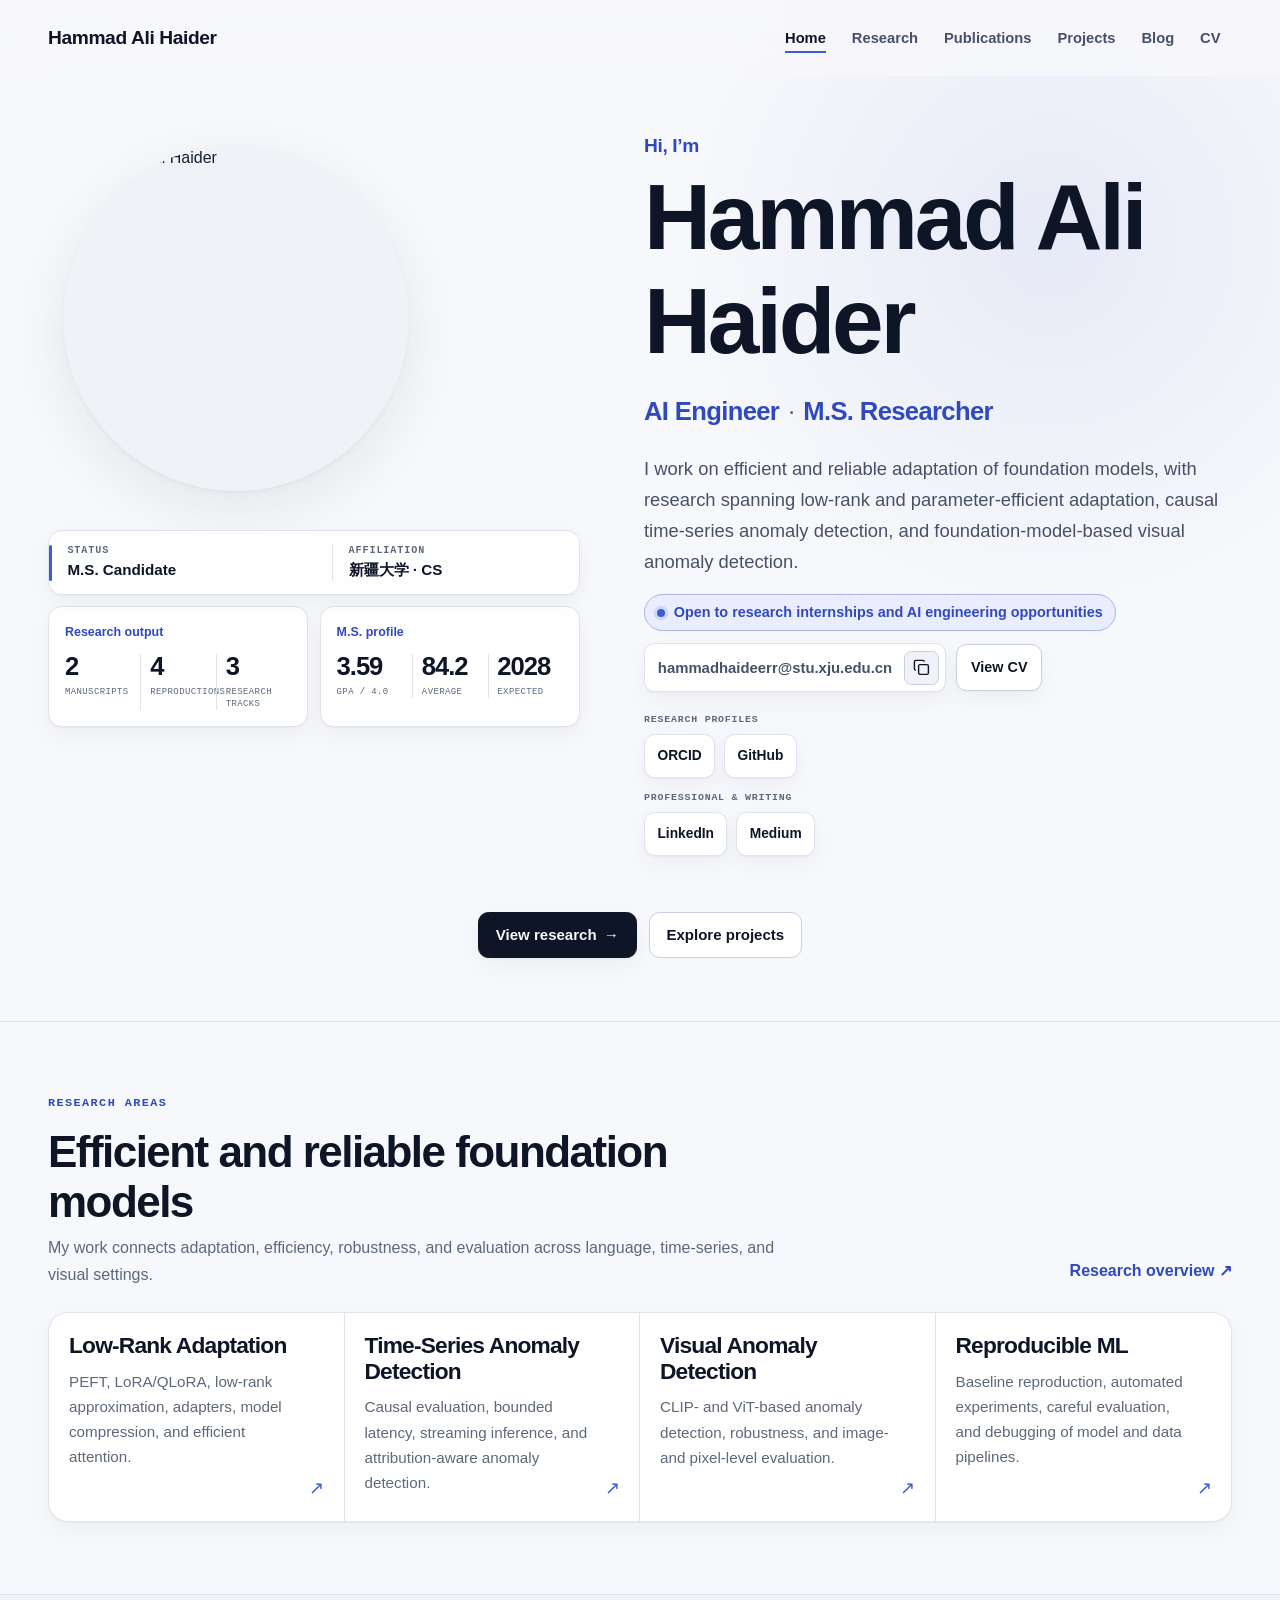
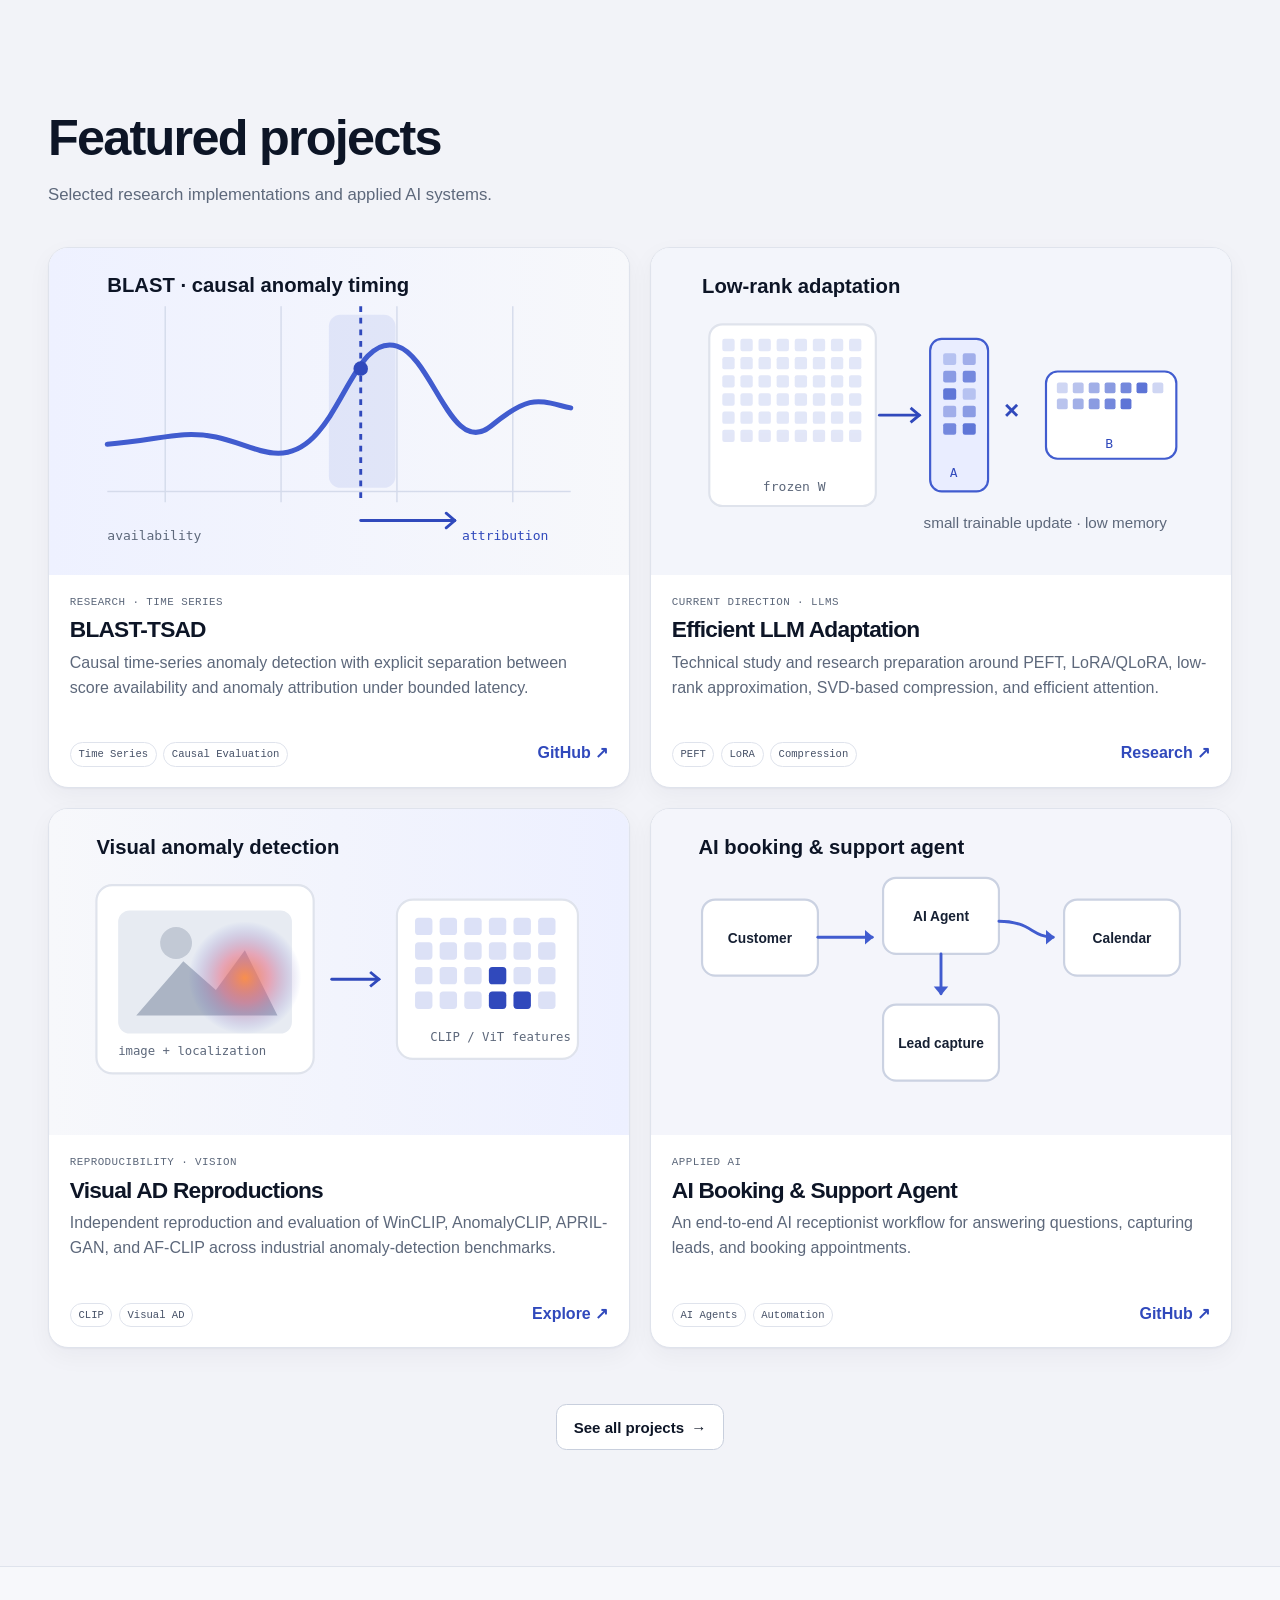
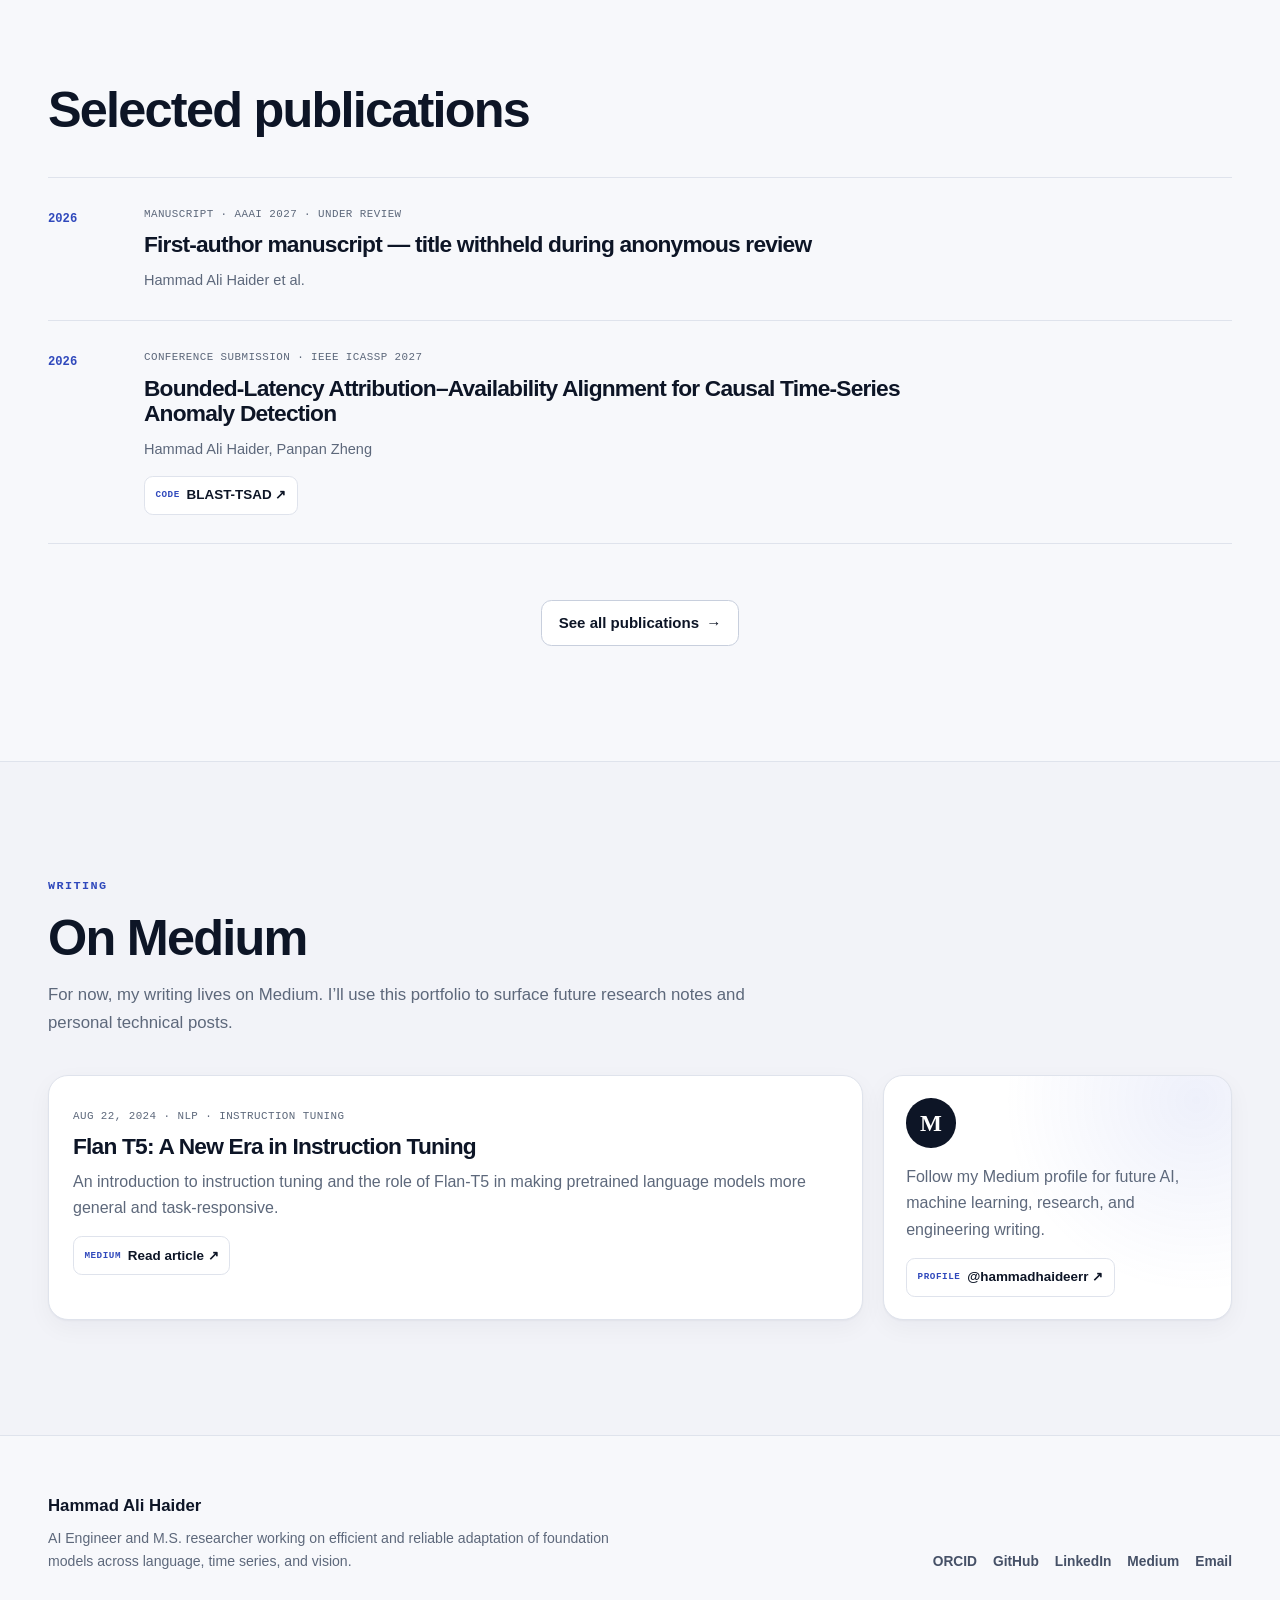
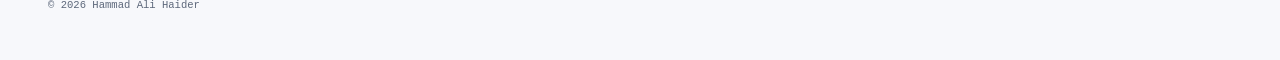
==== commit 15ee2d96: "Match academic portfolio styling and add research profile links" ====
--- a/index.html
+++ b/index.html
@@ -3,147 +3,209 @@
 <head>
   <meta charset="utf-8" />
   <meta name="viewport" content="width=device-width,initial-scale=1" />
-  <meta name="description" content="Hammad Ali Haider — M.S. researcher working on efficient and reliable adaptation of foundation models across language, time series, and vision." />
-  <title>Hammad Ali Haider — Machine Learning Researcher</title>
+  <meta name="description" content="Hammad Ali Haider — AI Engineer and M.S. researcher at Xinjiang University working on efficient foundation-model adaptation, time-series anomaly detection, and visual anomaly detection." />
+  <title>Hammad Ali Haider — AI Engineer & M.S. Researcher</title>
   <link rel="stylesheet" href="assets/styles.css" />
 </head>
 <body>
-  <header class="site-header">
-    <div class="shell header-inner">
-      <a class="wordmark" href="index.html">Hammad Ali Haider</a>
-      <nav class="primary-nav" aria-label="Primary navigation">
-        <a class="active" href="index.html">Home</a>
-        <a href="research.html">Research</a>
-        <a href="publications.html">Publications</a>
-        <a href="projects.html">Projects</a>
-        <a href="cv.html">CV</a>
-      </nav>
-    </div>
-  </header>
-
-  <main>
-    <section class="hero shell">
-      <div class="hero-content">
-        <div class="hero-identity">
-          <p class="hero-intro">Hi, I’m</p>
-          <h1>Hammad Ali Haider</h1>
-          <p class="hero-role">Machine Learning Researcher <span aria-hidden="true">·</span> M.S. Candidate</p>
-          <p class="hero-description">I work on efficient and reliable adaptation of foundation models, with current research spanning parameter-efficient and low-rank adaptation, causal time-series anomaly detection, and foundation-model-based visual anomaly detection.</p>
-          <p class="hero-availability"><span class="hero-availability-dot" aria-hidden="true"></span>Open to research internships and collaborations</p>
-          <div class="hero-contact-row">
-            <a class="hero-email" href="mailto:hammadhaideerr@stu.xju.edu.cn">hammadhaideerr@stu.xju.edu.cn</a>
-            <a class="hero-cv-button" href="cv.html">View CV</a>
-          </div>
-        </div>
-
-        <div class="hero-profile-column">
-          <div class="profile-portrait" aria-label="Portrait of Hammad Ali Haider">
-            <div class="portrait-frame"><img src="https://avatars.githubusercontent.com/u/134192713?v=4" alt="Hammad Ali Haider" /></div>
-          </div>
-          <div class="hero-facts" aria-label="Current position">
-            <div class="hero-fact">
-              <div class="hero-fact-item"><span class="hero-fact-label">Status</span><strong>M.S. Candidate</strong></div>
-              <div class="hero-fact-item"><span class="hero-fact-label">Affiliation</span><strong>Xinjiang University · Computer Science</strong></div>
-            </div>
-          </div>
-          <div class="hero-metric-panels" aria-label="Academic profile metrics">
-            <section class="hero-metric-panel">
-              <div class="hero-metric-heading">Research output</div>
-              <div class="hero-metric-values">
-                <div><strong>2</strong><span>Manuscripts</span></div>
-                <div><strong>4</strong><span>Reproductions</span></div>
-                <div><strong>3</strong><span>Research areas</span></div>
-              </div>
-            </section>
-            <section class="hero-metric-panel">
-              <div class="hero-metric-heading">M.S. profile</div>
-              <div class="hero-metric-values">
-                <div><strong>3.59</strong><span>GPA / 4.0</span></div>
-                <div><strong>84.2</strong><span>Average</span></div>
-                <div><strong>2028</strong><span>Expected</span></div>
-              </div>
-            </section>
-          </div>
-        </div>
-
-        <div class="hero-details">
-          <div class="profile-link-groups" aria-label="Professional profiles">
-            <div>
-              <p class="profile-link-group-label">Research profiles</p>
-              <div class="hero-links">
-                <a class="profile-link" href="https://orcid.org/0009-0006-5678-9954" target="_blank" rel="me noreferrer">ORCID</a>
-                <a class="profile-link" href="https://github.com/hammadhaideer" target="_blank" rel="me noreferrer">GitHub</a>
-              </div>
-            </div>
-            <div>
-              <p class="profile-link-group-label">Professional</p>
-              <div class="hero-links">
-                <a class="profile-link" href="https://www.linkedin.com/in/hammad-ali-haider/" target="_blank" rel="me noreferrer">LinkedIn</a>
-                <a class="profile-link" href="mailto:hammadhaideerr@stu.xju.edu.cn">Email</a>
-              </div>
-            </div>
-          </div>
-        </div>
-
-        <div class="hero-actions">
-          <a class="button" href="research.html">View research <span aria-hidden="true">→</span></a>
-          <a class="button secondary" href="projects.html">Explore projects</a>
-        </div>
-      </div>
-    </section>
-
-    <section class="content-section research-areas-section" aria-labelledby="research-areas-heading">
-      <div class="shell">
-        <div class="section-heading">
-          <div><p class="eyebrow">Research areas</p><h2 id="research-areas-heading">Efficient and reliable foundation models</h2><p class="section-description">My research connects adaptation, efficiency, robustness, and evaluation across language, time-series, and visual foundation models.</p></div>
-          <a class="section-link" href="research.html">Research overview ↗</a>
-        </div>
-        <div class="research-grid">
-          <a class="research-card" href="research.html"><h3>Low-Rank Adaptation</h3><p>PEFT, LoRA/QLoRA, low-rank optimization, adapters, and efficient fine-tuning of large models.</p></a>
-          <a class="research-card" href="research.html"><h3>Time-Series Anomaly Detection</h3><p>Causal evaluation, bounded latency, streaming inference, and attribution-aware anomaly detection.</p></a>
-          <a class="research-card" href="research.html"><h3>Visual Anomaly Detection</h3><p>CLIP- and ViT-based anomaly detection, robustness, and careful image- and pixel-level evaluation.</p></a>
-          <a class="research-card" href="research.html"><h3>Robust Adaptation</h3><p>Test-time adaptation, distribution shift, reproducibility, and reliable model behavior under changing conditions.</p></a>
-        </div>
-      </div>
-    </section>
-
-    <section class="content-section subtle" aria-labelledby="featured-projects-heading">
-      <div class="shell">
-        <div class="section-heading"><div><h2 id="featured-projects-heading">Featured projects</h2><p class="section-description">Selected research implementations, reproducibility work, and applied AI systems.</p></div></div>
-        <div class="project-grid">
-          <article class="project-card">
-            <a class="project-card-visual" href="https://github.com/hammadhaideer/BLAST-TSAD" target="_blank" rel="noopener"><div class="project-visual"><div class="visual-lines"><span></span><span></span><span></span><span></span><span></span><span></span><span></span><span></span></div></div></a>
-            <div class="project-card-body"><p class="kicker">Research · Time Series</p><h3>BLAST-TSAD</h3><p>Causal time-series anomaly detection with explicit separation between score availability and anomaly attribution under bounded latency.</p><div class="project-card-footer"><div class="tag-row"><span class="tag">Time Series</span><span class="tag">Causal Evaluation</span></div><a class="text-link" href="https://github.com/hammadhaideer/BLAST-TSAD" target="_blank" rel="noopener">GitHub ↗</a></div></div>
-          </article>
-          <article class="project-card">
-            <a class="project-card-visual" href="projects.html"><div class="project-visual"><div class="matrix-grid"><span></span><span></span><span></span><span></span><span></span><span></span><span></span><span></span><span></span><span></span><span></span><span></span><span></span><span></span><span></span><span></span><span></span><span></span><span></span><span></span><span></span><span></span><span></span><span></span><span></span><span></span><span></span><span></span><span></span><span></span><span></span><span></span><span></span><span></span><span></span><span></span><span></span><span></span><span></span><span></span><span></span><span></span><span></span><span></span><span></span><span></span><span></span><span></span></div></div></a>
-            <div class="project-card-body"><p class="kicker">Reproducibility · Vision</p><h3>Visual AD Reproductions</h3><p>Independent reproduction and evaluation of WinCLIP, AnomalyCLIP, APRIL-GAN, and AF-CLIP across industrial anomaly-detection benchmarks.</p><div class="project-card-footer"><div class="tag-row"><span class="tag">CLIP</span><span class="tag">Visual AD</span></div><a class="text-link" href="projects.html">Explore ↗</a></div></div>
-          </article>
-          <article class="project-card">
-            <a class="project-card-visual" href="https://github.com/hammadhaideer/ai-booking-agent" target="_blank" rel="noopener"><div class="project-visual"><div class="visual-lines"><span></span><span></span><span></span><span></span><span></span><span></span><span></span><span></span></div></div></a>
-            <div class="project-card-body"><p class="kicker">Applied AI</p><h3>AI Booking & Support Agent</h3><p>An end-to-end AI receptionist workflow for answering questions, capturing leads, and booking appointments.</p><div class="project-card-footer"><div class="tag-row"><span class="tag">AI Agents</span><span class="tag">Automation</span></div><a class="text-link" href="https://github.com/hammadhaideer/ai-booking-agent" target="_blank" rel="noopener">GitHub ↗</a></div></div>
-          </article>
-          <article class="project-card">
-            <a class="project-card-visual" href="projects.html"><div class="project-visual"><div class="matrix-grid"><span></span><span></span><span></span><span></span><span></span><span></span><span></span><span></span><span></span><span></span><span></span><span></span><span></span><span></span><span></span><span></span><span></span><span></span><span></span><span></span><span></span><span></span><span></span><span></span><span></span><span></span><span></span><span></span><span></span><span></span><span></span><span></span><span></span><span></span><span></span><span></span><span></span><span></span><span></span><span></span><span></span><span></span><span></span><span></span><span></span><span></span><span></span><span></span></div></div></a>
-            <div class="project-card-body"><p class="kicker">Current study · LLMs</p><h3>Efficient LLM Adaptation</h3><p>Technical study and experimentation around PEFT, LoRA/QLoRA, low-rank approximation, compression, and efficient attention.</p><div class="project-card-footer"><div class="tag-row"><span class="tag">PEFT</span><span class="tag">LoRA</span><span class="tag">Compression</span></div><a class="text-link" href="research.html">Research ↗</a></div></div>
-          </article>
-        </div>
-        <div class="hero-actions"><a class="button secondary" href="projects.html">See all projects <span aria-hidden="true">→</span></a></div>
-      </div>
-    </section>
-
-    <section class="content-section" aria-labelledby="selected-publications-heading">
-      <div class="shell">
-        <div class="section-heading"><div><h2 id="selected-publications-heading">Selected publications</h2></div></div>
-        <div class="publication-list">
-          <article class="publication-item"><div class="publication-year">2026</div><div class="publication-content"><p class="publication-meta">Manuscript · AAAI 2027 · Under review</p><h3>First-author manuscript — title withheld during anonymous review</h3><p class="publication-authors">Hammad Ali Haider et al.</p></div></article>
-          <article class="publication-item"><div class="publication-year">2026</div><div class="publication-content"><p class="publication-meta">Conference submission · IEEE ICASSP 2027</p><h3>Bounded-Latency Attribution–Availability Alignment for Causal Time-Series Anomaly Detection</h3><p class="publication-authors">Hammad Ali Haider, Panpan Zheng</p><div class="project-links"><a href="https://github.com/hammadhaideer/BLAST-TSAD" target="_blank" rel="noopener">Code ↗</a></div></div></article>
-        </div>
-        <div class="hero-actions"><a class="button secondary" href="publications.html">See all publications <span aria-hidden="true">→</span></a></div>
-      </div>
-    </section>
-  </main>
-
-  <footer class="footer"><div class="shell footer-inner"><div><strong>Hammad Ali Haider</strong><div class="small">Machine learning researcher working on efficient and reliable adaptation of foundation models.</div></div><div class="footer-links"><a href="https://orcid.org/0009-0006-5678-9954" target="_blank" rel="noopener">ORCID</a><a href="https://github.com/hammadhaideer" target="_blank" rel="noopener">GitHub</a><a href="https://www.linkedin.com/in/hammad-ali-haider/" target="_blank" rel="noopener">LinkedIn</a></div></div></footer>
+<header class="site-header">
+  <div class="shell header-inner">
+    <a class="wordmark" href="index.html">Hammad Ali Haider</a>
+    <nav class="primary-nav" aria-label="Primary navigation">
+      <a class="active" href="index.html">Home</a><a href="research.html">Research</a><a href="publications.html">Publications</a><a href="projects.html">Projects</a><a href="https://medium.com/@hammadhaideerr" target="_blank" rel="noopener">Blog</a><a href="cv/hammad-ali-haider-cv.pdf" target="_blank" rel="noopener">CV</a>
+    </nav>
+  </div>
+</header>
+<main>
+  <section class="hero shell">
+    <div class="hero-content">
+      <div class="hero-identity">
+        <p class="hero-intro">Hi, I’m</p>
+        <h1>Hammad Ali Haider</h1>
+        <p class="hero-role">AI Engineer <span aria-hidden="true">·</span> M.S. Researcher</p>
+        <p class="hero-description">I work on efficient and reliable adaptation of foundation models, with research spanning low-rank and parameter-efficient adaptation, causal time-series anomaly detection, and foundation-model-based visual anomaly detection.</p>
+        <p class="hero-availability"><span class="hero-availability-dot" aria-hidden="true"></span>Open to research internships and AI engineering opportunities</p>
+        <div class="hero-contact-row">
+          <div class="hero-email">
+            <span class="hero-email-address">hammadhaideerr@stu.xju.edu.cn</span>
+            <button class="hero-email-copy" type="button" data-copy-email="hammadhaideerr@stu.xju.edu.cn" aria-label="Copy email address" title="Copy email address">
+              <svg class="copy-icon" viewBox="0 0 24 24" fill="none" stroke="currentColor" stroke-width="2" aria-hidden="true"><rect width="14" height="14" x="8" y="8" rx="2"/><path d="M4 16c-1.1 0-2-.9-2-2V4c0-1.1.9-2 2-2h10c1.1 0 2 .9 2 2"/></svg>
+              <svg class="copy-check" viewBox="0 0 24 24" fill="none" stroke="currentColor" stroke-width="2" aria-hidden="true"><path d="M20 6 9 17l-5-5"/></svg>
+            </button>
+            <span class="sr-only" data-copy-status aria-live="polite"></span>
+          </div>
+          <a class="hero-cv-button" href="cv/hammad-ali-haider-cv.pdf" target="_blank" rel="noopener">View CV</a>
+        </div>
+      </div>
+
+      <div class="hero-profile-column">
+        <div class="profile-portrait" aria-label="Portrait of Hammad Ali Haider">
+          <div class="portrait-frame"><img src="https://avatars.githubusercontent.com/u/134192713?v=4" alt="Hammad Ali Haider" /></div>
+        </div>
+        <div class="hero-facts" aria-label="Current position">
+          <div class="hero-fact">
+            <div class="hero-fact-item"><span class="hero-fact-label">Status</span><strong>M.S. Candidate</strong></div>
+            <div class="hero-fact-item"><span class="hero-fact-label">Affiliation</span><strong title="Xinjiang University · Computer Science">新疆大学 · CS</strong></div>
+          </div>
+        </div>
+        <div class="hero-metric-panels" aria-label="Academic profile">
+          <section class="hero-metric-panel">
+            <div class="hero-metric-heading">Research output</div>
+            <div class="hero-metric-values">
+              <div><strong>2</strong><span>Manuscripts</span></div>
+              <div><strong>4</strong><span>Reproductions</span></div>
+              <div><strong>3</strong><span>Research tracks</span></div>
+            </div>
+          </section>
+          <section class="hero-metric-panel">
+            <div class="hero-metric-heading">M.S. profile</div>
+            <div class="hero-metric-values">
+              <div><strong>3.59</strong><span>GPA / 4.0</span></div>
+              <div><strong>84.2</strong><span>Average</span></div>
+              <div><strong>2028</strong><span>Expected</span></div>
+            </div>
+          </section>
+        </div>
+      </div>
+
+      <div class="hero-details">
+        <div class="profile-link-groups" aria-label="Professional profiles">
+          <div>
+            <p class="profile-link-group-label">Research profiles</p>
+            <div class="hero-links">
+              <a class="profile-link" href="https://orcid.org/0009-0006-5678-9954" target="_blank" rel="me noopener">ORCID</a>
+              <a class="profile-link" href="https://github.com/hammadhaideer" target="_blank" rel="me noopener">GitHub</a>
+            </div>
+          </div>
+          <div>
+            <p class="profile-link-group-label">Professional & writing</p>
+            <div class="hero-links">
+              <a class="profile-link" href="https://www.linkedin.com/in/hammad-ali-haider/" target="_blank" rel="me noopener">LinkedIn</a>
+              <a class="profile-link" href="https://medium.com/@hammadhaideerr" target="_blank" rel="me noopener">Medium</a>
+            </div>
+          </div>
+        </div>
+      </div>
+
+      <div class="hero-actions">
+        <a class="button" href="research.html">View research <span aria-hidden="true">→</span></a>
+        <a class="button secondary" href="projects.html">Explore projects</a>
+      </div>
+    </div>
+  </section>
+
+  <section class="content-section research-areas-section" aria-labelledby="research-areas-heading">
+    <div class="shell">
+      <div class="section-heading">
+        <div>
+          <p class="eyebrow">Research areas</p>
+          <h2 id="research-areas-heading">Efficient and reliable foundation models</h2>
+          <p class="section-description">My work connects adaptation, efficiency, robustness, and evaluation across language, time-series, and visual settings.</p>
+        </div>
+        <a class="section-link" href="research.html">Research overview ↗</a>
+      </div>
+      <div class="research-grid">
+        <a class="research-card" href="research.html#adaptation"><h3>Low-Rank Adaptation</h3><p>PEFT, LoRA/QLoRA, low-rank approximation, adapters, model compression, and efficient attention.</p></a>
+        <a class="research-card" href="research.html#time-series"><h3>Time-Series Anomaly Detection</h3><p>Causal evaluation, bounded latency, streaming inference, and attribution-aware anomaly detection.</p></a>
+        <a class="research-card" href="research.html#vision"><h3>Visual Anomaly Detection</h3><p>CLIP- and ViT-based anomaly detection, robustness, and image- and pixel-level evaluation.</p></a>
+        <a class="research-card" href="research.html#reproducibility"><h3>Reproducible ML</h3><p>Baseline reproduction, automated experiments, careful evaluation, and debugging of model and data pipelines.</p></a>
+      </div>
+    </div>
+  </section>
+
+  <section class="content-section subtle" aria-labelledby="featured-projects-heading">
+    <div class="shell">
+      <div class="section-heading">
+        <div><h2 id="featured-projects-heading">Featured projects</h2><p class="section-description">Selected research implementations and applied AI systems.</p></div>
+      </div>
+      <div class="project-grid">
+        <article class="project-card">
+          <a class="project-card-visual" href="https://github.com/hammadhaideer/BLAST-TSAD" target="_blank" rel="noopener"><img src="assets/blast.svg" alt="Timeline-style illustration for the BLAST time-series anomaly detection project" /></a>
+          <div class="project-card-body"><p class="kicker">Research · Time series</p><h3>BLAST-TSAD</h3><p>Causal time-series anomaly detection with explicit separation between score availability and anomaly attribution under bounded latency.</p><div class="project-card-footer"><div class="tag-row"><span class="tag">Time Series</span><span class="tag">Causal Evaluation</span></div><a class="text-link" href="https://github.com/hammadhaideer/BLAST-TSAD" target="_blank" rel="noopener">GitHub ↗</a></div></div>
+        </article>
+
+        <article class="project-card">
+          <a class="project-card-visual" href="research.html#adaptation"><img src="assets/lora.svg" alt="Low-rank adaptation illustration showing a frozen weight matrix and small trainable factors" /></a>
+          <div class="project-card-body"><p class="kicker">Current direction · LLMs</p><h3>Efficient LLM Adaptation</h3><p>Technical study and research preparation around PEFT, LoRA/QLoRA, low-rank approximation, SVD-based compression, and efficient attention.</p><div class="project-card-footer"><div class="tag-row"><span class="tag">PEFT</span><span class="tag">LoRA</span><span class="tag">Compression</span></div><a class="text-link" href="research.html#adaptation">Research ↗</a></div></div>
+        </article>
+
+        <article class="project-card">
+          <a class="project-card-visual" href="projects.html"><img src="assets/vad.svg" alt="Visual anomaly detection illustration with an anomaly heatmap and feature grid" /></a>
+          <div class="project-card-body"><p class="kicker">Reproducibility · Vision</p><h3>Visual AD Reproductions</h3><p>Independent reproduction and evaluation of WinCLIP, AnomalyCLIP, APRIL-GAN, and AF-CLIP across industrial anomaly-detection benchmarks.</p><div class="project-card-footer"><div class="tag-row"><span class="tag">CLIP</span><span class="tag">Visual AD</span></div><a class="text-link" href="projects.html">Explore ↗</a></div></div>
+        </article>
+
+        <article class="project-card">
+          <a class="project-card-visual" href="https://github.com/hammadhaideer/ai-booking-agent" target="_blank" rel="noopener"><img src="assets/agent.svg" alt="Workflow illustration for an AI booking and support agent" /></a>
+          <div class="project-card-body"><p class="kicker">Applied AI</p><h3>AI Booking & Support Agent</h3><p>An end-to-end AI receptionist workflow for answering questions, capturing leads, and booking appointments.</p><div class="project-card-footer"><div class="tag-row"><span class="tag">AI Agents</span><span class="tag">Automation</span></div><a class="text-link" href="https://github.com/hammadhaideer/ai-booking-agent" target="_blank" rel="noopener">GitHub ↗</a></div></div>
+        </article>
+      </div>
+      <div class="hero-actions"><a class="button secondary" href="projects.html">See all projects <span aria-hidden="true">→</span></a></div>
+    </div>
+  </section>
+
+  <section class="content-section" aria-labelledby="selected-publications-heading">
+    <div class="shell">
+      <div class="section-heading"><div><h2 id="selected-publications-heading">Selected publications</h2></div></div>
+      <div class="publication-list">
+        <article class="publication-item">
+          <div class="publication-year">2026</div>
+          <div class="publication-content">
+            <p class="publication-meta">Manuscript · AAAI 2027 · Under review</p>
+            <h3>First-author manuscript — title withheld during anonymous review</h3>
+            <p class="publication-authors">Hammad Ali Haider et al.</p>
+          </div>
+        </article>
+        <article class="publication-item">
+          <div class="publication-year">2026</div>
+          <div class="publication-content">
+            <p class="publication-meta">Conference submission · IEEE ICASSP 2027</p>
+            <h3>Bounded-Latency Attribution–Availability Alignment for Causal Time-Series Anomaly Detection</h3>
+            <p class="publication-authors">Hammad Ali Haider, Panpan Zheng</p>
+            <div class="publication-links"><a class="link-chip" href="https://github.com/hammadhaideer/BLAST-TSAD" target="_blank" rel="noopener"><small>Code</small> BLAST-TSAD ↗</a></div>
+          </div>
+        </article>
+      </div>
+      <div class="hero-actions"><a class="button secondary" href="publications.html">See all publications <span aria-hidden="true">→</span></a></div>
+    </div>
+  </section>
+
+  <section class="content-section subtle" aria-labelledby="writing-heading">
+    <div class="shell">
+      <div class="section-heading"><div><p class="eyebrow">Writing</p><h2 id="writing-heading">On Medium</h2><p class="section-description">For now, my writing lives on Medium. I’ll use this portfolio to surface future research notes and personal technical posts.</p></div></div>
+      <div class="writing-grid">
+        <article class="writing-card">
+          <p class="post-card-meta">Aug 22, 2024 · NLP · Instruction tuning</p>
+          <h3>Flan T5: A New Era in Instruction Tuning</h3>
+          <p>An introduction to instruction tuning and the role of Flan-T5 in making pretrained language models more general and task-responsive.</p>
+          <div class="publication-links"><a class="link-chip" href="https://medium.com/@hammadhaideerr/flan-t5-a-new-era-in-instruction-tuning-8e68f5d72b8e" target="_blank" rel="noopener"><small>Medium</small> Read article ↗</a></div>
+        </article>
+        <aside class="medium-profile-card">
+          <div><span class="medium-mark">M</span><p>Follow my Medium profile for future AI, machine learning, research, and engineering writing.</p></div>
+          <div class="publication-links"><a class="link-chip" href="https://medium.com/@hammadhaideerr" target="_blank" rel="noopener"><small>Profile</small> @hammadhaideerr ↗</a></div>
+        </aside>
+      </div>
+    </div>
+  </section>
+</main>
+
+<footer class="footer">
+  <div class="shell">
+    <div class="footer-inner">
+      <div>
+        <strong>Hammad Ali Haider</strong>
+        <p class="footer-description">AI Engineer and M.S. researcher working on efficient and reliable adaptation of foundation models across language, time series, and vision.</p>
+      </div>
+      <div class="footer-links">
+        <a href="https://orcid.org/0009-0006-5678-9954" target="_blank" rel="me noopener">ORCID</a>
+        <a href="https://github.com/hammadhaideer" target="_blank" rel="me noopener">GitHub</a>
+        <a href="https://www.linkedin.com/in/hammad-ali-haider/" target="_blank" rel="me noopener">LinkedIn</a>
+        <a href="https://medium.com/@hammadhaideerr" target="_blank" rel="me noopener">Medium</a>
+        <a href="mailto:hammadhaideerr@stu.xju.edu.cn">Email</a>
+      </div>
+    </div>
+    <p class="footer-copy">© <span data-year></span> Hammad Ali Haider</p>
+  </div>
+</footer>
+<script src="assets/app.js"></script>
 </body>
 </html>
--- a/assets/styles.css
+++ b/assets/styles.css
@@ -1,76 +1,1128 @@
-:root{
-  color-scheme:light;
-  --background:#f7f8fb;
-  --background-subtle:#f0f2f7;
-  --surface:#ffffff;
-  --text:#162033;
-  --text-strong:#0d1526;
-  --muted:#5d687b;
-  --muted-strong:#465167;
-  --accent:#415ccf;
-  --accent-strong:#3049bc;
-  --accent-soft:#e9edff;
-  --accent-wash:rgba(65,92,207,.09);
-  --border:#dfe3ec;
-  --border-strong:#c8cfdd;
-  --header:rgba(247,248,251,.88);
-  --shadow-sm:0 1px 2px rgba(16,28,54,.04),0 8px 24px rgba(16,28,54,.045);
-  --shadow-md:0 2px 4px rgba(16,28,54,.04),0 18px 55px rgba(16,28,54,.08);
-  --radius-sm:.5rem;
-  --radius-md:.85rem;
-  --radius-lg:1.25rem;
-  --shell:74rem;
-  --font-sans:Inter,ui-sans-serif,-apple-system,BlinkMacSystemFont,"Segoe UI",sans-serif;
-  --font-mono:"SFMono-Regular",Consolas,"Liberation Mono",monospace;
-}
-*{box-sizing:border-box}
-html{scroll-behavior:smooth;background:var(--background);font-family:var(--font-sans);font-size:16px;text-rendering:optimizeLegibility;-webkit-font-smoothing:antialiased}
-body{margin:0;min-width:20rem;min-height:100vh;background:radial-gradient(circle at 82% 5%,var(--accent-wash),transparent 23rem),var(--background);color:var(--text);line-height:1.65}
-a{color:inherit;text-decoration-thickness:.08em;text-underline-offset:.18em}
-a:hover{color:var(--accent-strong)}
-img,svg{display:block;max-width:100%}
-h1,h2,h3,h4,p{margin:0}
-h1,h2,h3,h4{color:var(--text-strong);font-weight:650;letter-spacing:-.035em;line-height:1.12}
-h1{font-size:clamp(2.8rem,8vw,5.8rem)}
-h2{font-size:clamp(2rem,4.2vw,3.15rem)}
-h3{font-size:clamp(1.18rem,2vw,1.42rem)}
-::selection{background:var(--accent);color:#fff}
-.shell,.container{width:min(calc(100% - 2.5rem),var(--shell));margin-inline:auto}
-.site-header,.nav{position:sticky;z-index:100;top:0;border-bottom:1px solid transparent;background:var(--header);backdrop-filter:blur(18px) saturate(150%)}
-.header-inner,.nav-inner{display:flex;min-height:4.75rem;align-items:center;justify-content:space-between;gap:2rem}
-.wordmark,.brand{display:inline-flex;min-height:2.75rem;align-items:center;padding:.6rem .75rem;margin-left:-.75rem;border-radius:.65rem;color:var(--text-strong);font-size:1.2rem;font-weight:720;letter-spacing:-.02em;text-decoration:none;transition:background 160ms ease,color 160ms ease}
-.wordmark:hover,.brand:hover{background:var(--accent-soft);color:var(--accent-strong)}
-.primary-nav,.nav-links{display:flex;align-items:center;gap:.18rem;margin-right:.35rem}
-.primary-nav a,.nav-links a{position:relative;padding:.55rem .72rem;color:var(--muted-strong);font-size:.92rem;font-weight:560;text-decoration:none;transition:color 160ms ease}
-.primary-nav a::after,.nav-links a::after{position:absolute;right:.72rem;bottom:.36rem;left:.72rem;height:2px;transform:scaleX(0);background:var(--accent);content:"";transition:transform 160ms ease}
-.primary-nav a:hover,.primary-nav a.active,.nav-links a:hover,.nav-links a.active{color:var(--text-strong)}
-.primary-nav a.active::after,.nav-links a.active::after{transform:scaleX(1)}
-.button,.btn{display:inline-flex;min-height:2.9rem;align-items:center;justify-content:center;gap:.45rem;padding:.7rem 1.05rem;border:1px solid var(--text-strong);border-radius:.65rem;background:var(--text-strong);color:var(--background);font-size:.94rem;font-weight:680;line-height:1;text-decoration:none;box-shadow:var(--shadow-sm);transition:transform 160ms ease,box-shadow 160ms ease,background 160ms ease}
-.button:hover,.btn:hover{transform:translateY(-2px);box-shadow:var(--shadow-md);color:var(--background)}
-.button.secondary,.btn:not(.primary){border-color:var(--border-strong);background:var(--surface);color:var(--text-strong);box-shadow:none}
-.button.secondary:hover,.btn:not(.primary):hover{border-color:var(--accent);background:var(--accent-soft);color:var(--accent-strong)}
-.eyebrow{margin-bottom:.85rem;color:var(--accent-strong);font-family:var(--font-mono);font-size:.74rem;font-weight:700;letter-spacing:.12em;text-transform:uppercase}
-.hero{display:flex;min-height:calc(100vh - 4.75rem);align-items:flex-start;padding:0 0 clamp(3.5rem,7vh,5.5rem)}
-.hero-content{display:grid;width:100%;min-width:0;padding-top:clamp(2.5rem,6vh,4.5rem);grid-template-areas:"profile identity" "profile details" "actions actions";grid-template-columns:minmax(22rem,.95fr) minmax(0,1.05fr);align-items:start;column-gap:clamp(2.5rem,5vw,5rem)}
-.hero-identity{grid-area:identity}.hero-details{grid-area:details}.hero-profile-column{display:grid;width:100%;min-width:0;grid-area:profile;align-content:start;justify-self:start}
-.hero-intro{margin-bottom:.3rem;color:var(--accent-strong);font-size:clamp(1rem,2vw,1.2rem);font-weight:720;letter-spacing:-.02em}
-.hero-role{display:flex;flex-wrap:wrap;gap:.15rem .55rem;margin-top:1rem;color:var(--accent-strong);font-size:clamp(1.15rem,2.3vw,1.6rem);font-weight:650;letter-spacing:-.025em}.hero-role span{color:#8390c9;font-weight:450}
-.hero-description{max-width:42rem;margin-top:1.35rem;color:var(--muted-strong);font-size:clamp(1rem,1.7vw,1.15rem);line-height:1.68}
-.hero-availability{display:inline-flex;width:fit-content;max-width:100%;align-items:center;gap:.55rem;margin-top:1rem;padding:.5rem .75rem;border:1px solid #cbd4f5;border-radius:999px;background:var(--accent-soft);color:var(--accent-strong);font-size:.9rem;font-weight:650;line-height:1.35}
-.hero-availability-dot{width:.5rem;height:.5rem;flex:0 0 auto;border-radius:50%;background:var(--accent);box-shadow:0 0 0 .2rem rgba(65,92,207,.15)}
-.hero-contact-row{display:flex;max-width:100%;flex-wrap:wrap;align-items:center;gap:.65rem;margin-top:.75rem}.hero-email{display:inline-flex;width:fit-content;max-width:100%;align-items:center;gap:.75rem;padding:.75rem .85rem;border:1px solid var(--border);border-radius:.65rem;background:var(--surface);box-shadow:var(--shadow-sm);color:var(--muted-strong);font-size:.93rem;font-weight:600;text-decoration:none}.hero-cv-button{display:inline-flex;min-height:2.95rem;align-items:center;gap:.5rem;padding:.55rem .85rem;border:1px solid var(--border-strong);border-radius:.65rem;background:var(--surface);box-shadow:var(--shadow-sm);color:var(--text-strong);font-size:.9rem;font-weight:650;text-decoration:none}.hero-cv-button:hover{border-color:var(--accent);background:var(--accent-soft);color:var(--accent-strong)}
-.profile-portrait{position:relative;width:min(88%,23.5rem);aspect-ratio:1;justify-self:start}.portrait-frame{position:absolute;inset:4%;border-radius:50%;background:var(--background-subtle);box-shadow:var(--shadow-md);overflow:hidden}.portrait-frame img{width:100%;height:100%;object-fit:cover}
-.hero-facts,.hero-metric-panels{display:grid;grid-template-columns:repeat(2,minmax(0,1fr));gap:.7rem}.hero-facts{margin-top:1.5rem}.hero-fact{position:relative;display:grid;grid-template-columns:repeat(2,minmax(0,1fr));grid-column:1/-1;padding:.8rem .95rem .85rem 1.15rem;border:1px solid var(--border);border-radius:var(--radius-md);background:rgba(255,255,255,.92);box-shadow:var(--shadow-sm);overflow:hidden}.hero-fact::before{position:absolute;top:.85rem;bottom:.85rem;left:0;width:3px;border-radius:99px;background:var(--accent);content:""}.hero-fact-item{display:flex;min-width:0;flex-direction:column}.hero-fact-item+.hero-fact-item{padding-left:1rem;margin-left:1rem;border-left:1px solid var(--border)}.hero-fact-label{color:var(--muted);font-family:var(--font-mono);font-size:.63rem;font-weight:700;letter-spacing:.09em;line-height:1.3;text-transform:uppercase}.hero-fact strong{margin-top:.2rem;color:var(--text-strong);font-size:.95rem;line-height:1.35}
-.hero-metric-panels{margin-top:.7rem}.hero-metric-panel{min-width:0;padding:.9rem 1rem 1rem;border:1px solid var(--border);border-radius:var(--radius-md);background:var(--surface);box-shadow:var(--shadow-sm)}.hero-metric-heading{color:var(--accent-strong);font-size:.78rem;font-weight:720}.hero-metric-values{display:grid;grid-template-columns:repeat(3,minmax(0,1fr));margin-top:.75rem}.hero-metric-values>div{min-width:0;padding-right:.55rem}.hero-metric-values>div+div{padding-left:.55rem;border-left:1px solid var(--border)}.hero-metric-values strong,.hero-metric-values span{display:block}.hero-metric-values strong{color:var(--text-strong);font-size:clamp(1.15rem,2.5vw,1.55rem);font-weight:720;letter-spacing:-.04em;line-height:1}.hero-metric-values span{margin-top:.35rem;color:var(--muted);font-family:var(--font-mono);font-size:.56rem;letter-spacing:.045em;line-height:1.35;text-transform:uppercase}
-.profile-link-groups{display:grid;gap:.85rem;margin-top:1.35rem}.profile-link-group-label{margin-bottom:.45rem;color:var(--muted);font-family:var(--font-mono);font-size:.62rem;font-weight:700;letter-spacing:.08em;line-height:1.3;text-transform:uppercase}.hero-links{display:flex;flex-wrap:wrap;gap:.55rem}.profile-link{display:inline-flex;min-height:2.75rem;align-items:center;padding:.58rem .78rem;border:1px solid var(--border);border-radius:.65rem;background:var(--surface);color:var(--text-strong);font-size:.86rem;font-weight:650;line-height:1;text-decoration:none;box-shadow:var(--shadow-sm);transition:border-color 160ms ease,transform 160ms ease,background 160ms ease}.profile-link:hover{transform:translateY(-1px);border-color:var(--accent);background:var(--accent-soft);color:var(--accent-strong)}
-.hero-actions{display:flex;flex-wrap:wrap;grid-area:actions;justify-content:center;gap:.75rem;margin-top:3.5rem}
-.content-section,.section{padding-block:clamp(4.5rem,9vw,7.5rem);border-top:1px solid var(--border)}.content-section.subtle{background:rgba(240,242,247,.72)}
-.section-heading,.section-header{display:flex;align-items:end;justify-content:space-between;gap:2rem;margin-bottom:2.4rem}.section-heading>div,.section-header>div{max-width:46rem}.section-description,.section-header p{margin-top:.9rem;color:var(--muted);font-size:1.05rem;max-width:46rem}.section-link,.text-link{flex:0 0 auto;padding-bottom:.25rem;color:var(--accent-strong);font-weight:650;text-decoration:none}.section-link:hover,.text-link:hover{text-decoration:underline}
-.research-areas-section{padding-block:clamp(3rem,6vw,4.5rem)}.research-areas-section h2{font-size:clamp(2rem,3.5vw,2.75rem)}.research-grid{display:grid;grid-template-columns:repeat(4,1fr);border:1px solid var(--border);border-radius:var(--radius-lg);background:var(--surface);box-shadow:var(--shadow-sm);overflow:hidden}.research-card{position:relative;min-height:13rem;padding:1.25rem 2.75rem 1.25rem 1.25rem;border-right:1px solid var(--border);text-decoration:none;transition:background 180ms ease}.research-card:last-child{border-right:0}.research-card:hover{background:var(--accent-wash);color:inherit}.research-card p{margin-top:.65rem;color:var(--muted);font-size:.95rem}.research-card::after{position:absolute;right:1.2rem;bottom:1.15rem;color:var(--accent);content:"↗";font-size:1.1rem}
-.project-grid,.grid-2{display:grid;grid-template-columns:repeat(2,minmax(0,1fr));gap:1.25rem}.grid-3{display:grid;grid-template-columns:repeat(3,minmax(0,1fr));gap:1.25rem}.project-card,.card{display:flex;min-width:0;flex-direction:column;border:1px solid var(--border);border-radius:var(--radius-lg);background:var(--surface);box-shadow:var(--shadow-sm);overflow:hidden;transition:transform 180ms ease,border-color 180ms ease,box-shadow 180ms ease}.project-card:hover,.card:hover{transform:translateY(-3px);border-color:var(--border-strong);box-shadow:var(--shadow-md)}.card{padding:1.3rem}.project-card-visual{display:block;min-width:0;aspect-ratio:16/9;background:var(--background-subtle);text-decoration:none;overflow:hidden}.project-visual{position:relative;display:grid;height:100%;place-items:center;background:linear-gradient(135deg,var(--accent-wash),transparent 55%),var(--background-subtle);overflow:hidden}.project-visual::before{position:absolute;width:12rem;height:12rem;border:1px solid var(--border);border-radius:50%;content:"";transform:translate(8rem,-5rem)}.visual-lines{position:relative;z-index:1;display:flex;width:72%;height:7rem;align-items:center;justify-content:center;gap:.34rem}.visual-lines span{width:.28rem;border-radius:99px;background:var(--accent);opacity:.65}.visual-lines span:nth-child(1){height:24%}.visual-lines span:nth-child(2){height:42%}.visual-lines span:nth-child(3){height:70%}.visual-lines span:nth-child(4){height:95%}.visual-lines span:nth-child(5){height:58%}.visual-lines span:nth-child(6){height:82%}.visual-lines span:nth-child(7){height:34%}.visual-lines span:nth-child(8){height:66%}.matrix-grid{position:relative;z-index:1;display:grid;width:min(62%,15rem);grid-template-columns:repeat(8,1fr);gap:.42rem;transform:rotate(-3deg)}.matrix-grid span{aspect-ratio:1;border-radius:.16rem;background:var(--accent);opacity:.12}.matrix-grid span:nth-child(3n+1),.matrix-grid span:nth-child(7n){opacity:.82}.project-card-body{display:flex;flex:1;flex-direction:column;padding:1.2rem 1.3rem 1.25rem}.project-card-body>p,.card p{margin-top:.5rem;color:var(--muted);line-height:1.55}.project-card-footer{display:flex;align-items:end;justify-content:space-between;gap:1rem;margin-top:auto;padding-top:.95rem}.kicker,.publication-meta{color:var(--muted);font-family:var(--font-mono);font-size:.68rem;letter-spacing:.04em;text-transform:uppercase}.tag-row{display:flex;flex-wrap:wrap;gap:.4rem;margin-top:1rem}.tag{display:inline-flex;padding:.25rem .48rem;border:1px solid var(--border);border-radius:999px;color:var(--muted-strong);font-family:var(--font-mono);font-size:.66rem;line-height:1.35}.project-links{display:flex;flex-wrap:wrap;gap:.8rem;margin-top:auto;padding-top:1rem;font-size:.9rem;font-weight:650}.project-links a{color:var(--accent-strong);text-decoration:none}.project-links a:hover{text-decoration:underline}
-.publication-list{border-top:1px solid var(--border)}.publication-item,.pub{display:grid;grid-template-columns:4.6rem minmax(0,1fr);gap:1.4rem;padding-block:1.75rem;border-bottom:1px solid var(--border)}.publication-year,.pub-year{padding-top:.2rem;color:var(--accent-strong);font-family:var(--font-mono);font-size:.76rem;font-weight:700}.publication-content h3,.pub h3{max-width:52rem;margin-top:.35rem;font-size:clamp(1.08rem,1.6vw,1.28rem);line-height:1.18}.publication-authors,.pub p{margin-top:.65rem;color:var(--muted);font-size:.91rem}.pub-status{display:inline-block;margin-top:.65rem;padding:.26rem .5rem;border-radius:999px;background:var(--accent-soft);color:var(--accent-strong);font-family:var(--font-mono);font-size:.68rem;font-weight:700;letter-spacing:.03em;text-transform:uppercase}
-.page-hero{padding-block:clamp(3.25rem,7vw,5.7rem) clamp(2.4rem,5vw,4rem)}.page-hero h1{max-width:58rem;font-size:clamp(2.4rem,6vw,4.6rem)}.page-hero p{max-width:47rem;margin-top:1.25rem;color:var(--muted-strong);font-size:1.08rem}.callout{padding:1.5rem 1.6rem;border:1px solid var(--border);border-radius:var(--radius-lg);background:var(--surface);box-shadow:var(--shadow-sm)}.callout h2{font-size:clamp(1.5rem,3vw,2.2rem)}.callout p{max-width:50rem;margin-top:.75rem;color:var(--muted)}
-.timeline{border-top:1px solid var(--border)}.timeline-item{display:grid;grid-template-columns:13rem minmax(0,1fr);gap:2rem;padding-block:1.6rem;border-bottom:1px solid var(--border)}.timeline-item .date{color:var(--accent-strong);font-family:var(--font-mono);font-size:.72rem;font-weight:700}.timeline-item p{margin-top:.45rem;color:var(--muted)}
-.footer{padding:3.5rem 0 2.6rem;color:var(--muted);border-top:1px solid var(--border)}.footer-inner{display:flex;align-items:center;justify-content:space-between;gap:2rem}.footer-links{display:flex;flex-wrap:wrap;gap:1.1rem}.footer a{text-decoration:none}.small{font-size:.82rem;color:var(--muted)}
-@media(max-width:900px){.hero{min-height:auto}.hero-content{grid-template-areas:"identity" "profile" "details" "actions";grid-template-columns:1fr;row-gap:2rem}.hero-profile-column{max-width:34rem}.profile-portrait{width:min(82%,21rem)}.hero-actions{justify-content:flex-start;margin-top:1rem}.research-grid{grid-template-columns:repeat(2,1fr)}.research-card:nth-child(2){border-right:0}.research-card:nth-child(-n+2){border-bottom:1px solid var(--border)}}
-@media(max-width:720px){.shell,.container{width:min(calc(100% - 1.5rem),var(--shell))}.primary-nav,.nav-links{gap:0}.primary-nav a,.nav-links a{padding:.5rem .42rem;font-size:.78rem}.wordmark,.brand{font-size:1rem}.project-grid,.grid-2,.grid-3{grid-template-columns:1fr}.research-grid{grid-template-columns:1fr}.research-card{border-right:0;border-bottom:1px solid var(--border);min-height:10.5rem}.research-card:last-child{border-bottom:0}.section-heading,.section-header{align-items:flex-start;flex-direction:column}.publication-item,.pub{grid-template-columns:3.4rem 1fr;gap:.9rem}.timeline-item{grid-template-columns:1fr;gap:.4rem}.hero-fact{grid-template-columns:1fr}.hero-fact-item+.hero-fact-item{padding-left:0;margin-left:0;margin-top:.8rem;padding-top:.8rem;border-left:0;border-top:1px solid var(--border)}.hero-metric-panels{grid-template-columns:1fr}.footer-inner{align-items:flex-start;flex-direction:column}}+/*
+  Hammad Ali Haider academic portfolio.
+  Visual system adapted from Ivan Ilin's MIT-licensed professional-website:
+  https://github.com/vectozavr/professional-website
+*/
+*,
+*::before,
+*::after { box-sizing: border-box; }
+
+html { scroll-behavior: smooth; }
+
+:root {
+  color-scheme: light;
+  --background: #f7f8fb;
+  --background-subtle: #f0f2f7;
+  --surface: #ffffff;
+  --text: #162033;
+  --text-strong: #0d1526;
+  --muted: #5d687b;
+  --muted-strong: #465167;
+  --accent: #415ccf;
+  --accent-strong: #3049bc;
+  --accent-soft: #e9edff;
+  --accent-wash: rgba(65, 92, 207, 0.09);
+  --border: #dfe3ec;
+  --border-strong: #c8cfdd;
+  --header: rgba(247, 248, 251, 0.88);
+  --shadow-sm: 0 1px 2px rgba(16, 28, 54, 0.04), 0 8px 24px rgba(16, 28, 54, 0.045);
+  --shadow-md: 0 2px 4px rgba(16, 28, 54, 0.04), 0 18px 55px rgba(16, 28, 54, 0.08);
+  --radius-sm: .5rem;
+  --radius-md: .85rem;
+  --radius-lg: 1.25rem;
+  --shell: 74rem;
+  --font-sans: Inter, ui-sans-serif, -apple-system, BlinkMacSystemFont, "Segoe UI", sans-serif;
+  --font-mono: "SFMono-Regular", Consolas, "Liberation Mono", monospace;
+}
+
+html {
+  background: var(--background);
+  font-family: var(--font-sans);
+  font-size: 16px;
+  text-rendering: optimizeLegibility;
+  -webkit-font-smoothing: antialiased;
+}
+
+body {
+  min-width: 20rem;
+  min-height: 100vh;
+  margin: 0;
+  background:
+    radial-gradient(circle at 82% 5%, var(--accent-wash), transparent 23rem),
+    var(--background);
+  color: var(--text);
+  line-height: 1.65;
+}
+
+body, h1, h2, h3, h4, p, ul, ol, figure, blockquote { margin: 0; }
+ul, ol { padding: 0; }
+img, svg { display: block; max-width: 100%; }
+button, input, select, textarea { font: inherit; }
+
+a {
+  color: inherit;
+  text-decoration-thickness: .08em;
+  text-underline-offset: .18em;
+}
+
+a:hover { color: var(--accent-strong); }
+
+::selection { background: var(--accent); color: #fff; }
+
+h1, h2, h3, h4 {
+  color: var(--text-strong);
+  font-weight: 650;
+  letter-spacing: -.035em;
+  line-height: 1.12;
+}
+
+h1 { font-size: clamp(2.8rem, 8vw, 5.8rem); }
+h2 { font-size: clamp(2rem, 4.2vw, 3.15rem); }
+h3 { font-size: clamp(1.18rem, 2vw, 1.42rem); }
+
+.shell {
+  width: min(calc(100% - 2.5rem), var(--shell));
+  margin-inline: auto;
+}
+
+.narrow-shell {
+  width: min(calc(100% - 2.5rem), 54rem);
+  margin-inline: auto;
+}
+
+.site-header {
+  position: sticky;
+  z-index: 100;
+  top: 0;
+  background: var(--header);
+  backdrop-filter: blur(18px) saturate(150%);
+}
+
+.header-inner {
+  display: flex;
+  min-height: 4.75rem;
+  align-items: center;
+  justify-content: space-between;
+  gap: 2rem;
+}
+
+.wordmark {
+  display: inline-flex;
+  min-height: 2.75rem;
+  align-items: center;
+  padding: .6rem .75rem;
+  margin-left: -.75rem;
+  border-radius: .65rem;
+  color: var(--text-strong);
+  font-size: 1.2rem;
+  font-weight: 720;
+  letter-spacing: -.02em;
+  text-decoration: none;
+}
+
+.wordmark:hover {
+  background: var(--accent-soft);
+  color: var(--accent-strong);
+}
+
+.primary-nav {
+  display: flex;
+  align-items: center;
+  gap: .18rem;
+}
+
+.primary-nav a {
+  position: relative;
+  padding: .55rem .72rem;
+  color: var(--muted-strong);
+  font-size: .92rem;
+  font-weight: 560;
+  text-decoration: none;
+}
+
+.primary-nav a::after {
+  position: absolute;
+  right: .72rem;
+  bottom: .36rem;
+  left: .72rem;
+  height: 2px;
+  transform: scaleX(0);
+  background: var(--accent);
+  content: "";
+  transition: transform 160ms ease;
+}
+
+.primary-nav a:hover,
+.primary-nav a.active { color: var(--text-strong); }
+
+.primary-nav a.active::after { transform: scaleX(1); }
+
+.hero {
+  display: flex;
+  min-height: calc(100vh - 4.75rem);
+  align-items: flex-start;
+  padding: 0 0 clamp(3.5rem, 7vh, 5.5rem);
+}
+
+.hero-content {
+  display: grid;
+  width: 100%;
+  padding-top: clamp(2.5rem, 6vh, 4.5rem);
+  grid-template-areas:
+    "profile identity"
+    "profile details"
+    "actions actions";
+  grid-template-columns: minmax(22rem, .95fr) minmax(0, 1.05fr);
+  align-items: start;
+  column-gap: clamp(2.5rem, 5vw, 5rem);
+}
+
+.hero-identity { grid-area: identity; }
+.hero-details { grid-area: details; }
+.hero-profile-column {
+  display: grid;
+  width: 100%;
+  min-width: 0;
+  grid-area: profile;
+  align-content: start;
+  justify-self: start;
+}
+
+.hero-intro {
+  margin-bottom: .3rem;
+  color: var(--accent-strong);
+  font-size: clamp(1rem, 2vw, 1.2rem);
+  font-weight: 720;
+  letter-spacing: -.02em;
+}
+
+.hero-role {
+  display: flex;
+  flex-wrap: wrap;
+  gap: .15rem .55rem;
+  margin-top: 1rem;
+  color: var(--accent-strong);
+  font-size: clamp(1.15rem, 2.3vw, 1.6rem);
+  font-weight: 650;
+  letter-spacing: -.025em;
+}
+
+.hero-role span {
+  color: color-mix(in srgb, var(--accent) 55%, var(--muted));
+  font-weight: 450;
+}
+
+.hero-description {
+  max-width: 42rem;
+  margin-top: 1.35rem;
+  color: var(--muted-strong);
+  font-size: clamp(1rem, 1.7vw, 1.15rem);
+  line-height: 1.68;
+}
+
+.hero-availability {
+  display: inline-flex;
+  width: fit-content;
+  max-width: 100%;
+  align-items: center;
+  gap: .55rem;
+  margin-top: 1rem;
+  padding: .5rem .75rem;
+  border: 1px solid color-mix(in srgb, var(--accent) 35%, var(--border));
+  border-radius: 999px;
+  background: var(--accent-soft);
+  color: var(--accent-strong);
+  font-size: .9rem;
+  font-weight: 650;
+  line-height: 1.35;
+}
+
+.hero-availability-dot {
+  width: .5rem;
+  height: .5rem;
+  flex: 0 0 auto;
+  border-radius: 50%;
+  background: var(--accent);
+  box-shadow: 0 0 0 .2rem color-mix(in srgb, var(--accent) 15%, transparent);
+}
+
+.hero-contact-row {
+  display: flex;
+  max-width: 100%;
+  flex-wrap: wrap;
+  align-items: center;
+  gap: .65rem;
+  margin-top: .75rem;
+}
+
+.hero-email {
+  display: inline-flex;
+  width: fit-content;
+  max-width: 100%;
+  align-items: center;
+  gap: .75rem;
+  padding: .4rem .4rem .4rem .8rem;
+  border: 1px solid var(--border);
+  border-radius: .65rem;
+  background: var(--surface);
+  box-shadow: var(--shadow-sm);
+}
+
+.hero-email-address {
+  min-width: 0;
+  color: var(--muted-strong);
+  font-size: .93rem;
+  font-weight: 600;
+  overflow-wrap: anywhere;
+}
+
+.hero-email-copy {
+  display: grid;
+  width: 2.15rem;
+  height: 2.15rem;
+  place-items: center;
+  padding: 0;
+  border: 1px solid var(--border-strong);
+  border-radius: .45rem;
+  background: var(--background-subtle);
+  color: var(--text-strong);
+  cursor: pointer;
+}
+
+.hero-email-copy:hover,
+.hero-email-copy.is-copied {
+  border-color: var(--accent);
+  background: var(--accent-soft);
+  color: var(--accent-strong);
+}
+
+.hero-email-copy svg { width: 1.05rem; height: 1.05rem; }
+.copy-check { display: none; }
+.hero-email-copy.is-copied .copy-icon { display: none; }
+.hero-email-copy.is-copied .copy-check { display: block; }
+
+.hero-cv-button {
+  display: inline-flex;
+  min-height: 2.95rem;
+  align-items: center;
+  gap: .5rem;
+  padding: .55rem .85rem;
+  border: 1px solid var(--border-strong);
+  border-radius: .65rem;
+  background: var(--surface);
+  box-shadow: var(--shadow-sm);
+  color: var(--text-strong);
+  font-size: .9rem;
+  font-weight: 650;
+  text-decoration: none;
+}
+
+.hero-cv-button:hover {
+  border-color: var(--accent);
+  background: var(--accent-soft);
+  color: var(--accent-strong);
+}
+
+.profile-portrait {
+  position: relative;
+  width: min(88%, 23.5rem);
+  aspect-ratio: 1;
+  justify-self: start;
+}
+
+.portrait-frame {
+  position: absolute;
+  inset: 4%;
+  border-radius: 50%;
+  background: var(--background-subtle);
+  box-shadow: var(--shadow-md);
+  overflow: hidden;
+}
+
+.portrait-frame img {
+  width: 100%;
+  height: 100%;
+  object-fit: cover;
+}
+
+.hero-facts,
+.hero-metric-panels {
+  display: grid;
+  grid-template-columns: repeat(2, minmax(0, 1fr));
+  gap: .7rem;
+}
+
+.hero-facts { margin-top: 1.5rem; }
+
+.hero-fact {
+  position: relative;
+  display: grid;
+  grid-column: 1 / -1;
+  grid-template-columns: repeat(2, minmax(0, 1fr));
+  padding: .8rem .95rem .85rem 1.15rem;
+  border: 1px solid var(--border);
+  border-radius: var(--radius-md);
+  background: color-mix(in srgb, var(--surface) 92%, transparent);
+  box-shadow: var(--shadow-sm);
+  overflow: hidden;
+}
+
+.hero-fact::before {
+  position: absolute;
+  top: .85rem;
+  bottom: .85rem;
+  left: 0;
+  width: 3px;
+  border-radius: 99px;
+  background: var(--accent);
+  content: "";
+}
+
+.hero-fact-item {
+  display: flex;
+  min-width: 0;
+  flex-direction: column;
+}
+
+.hero-fact-item + .hero-fact-item {
+  padding-left: 1rem;
+  margin-left: 1rem;
+  border-left: 1px solid var(--border);
+}
+
+.hero-fact-label {
+  color: var(--muted);
+  font-family: var(--font-mono);
+  font-size: .63rem;
+  font-weight: 700;
+  letter-spacing: .09em;
+  line-height: 1.3;
+  text-transform: uppercase;
+}
+
+.hero-fact strong {
+  margin-top: .2rem;
+  color: var(--text-strong);
+  font-size: .95rem;
+  line-height: 1.35;
+}
+
+.hero-metric-panels { margin-top: .7rem; }
+
+.hero-metric-panel {
+  min-width: 0;
+  padding: .9rem 1rem 1rem;
+  border: 1px solid var(--border);
+  border-radius: var(--radius-md);
+  background: var(--surface);
+  box-shadow: var(--shadow-sm);
+}
+
+.hero-metric-heading {
+  color: var(--accent-strong);
+  font-size: .78rem;
+  font-weight: 720;
+}
+
+.hero-metric-values {
+  display: grid;
+  grid-template-columns: repeat(3, minmax(0, 1fr));
+  margin-top: .75rem;
+}
+
+.hero-metric-values > div { min-width: 0; padding-right: .55rem; }
+.hero-metric-values > div + div {
+  padding-left: .55rem;
+  border-left: 1px solid var(--border);
+}
+
+.hero-metric-values strong,
+.hero-metric-values span { display: block; }
+
+.hero-metric-values strong {
+  color: var(--text-strong);
+  font-size: clamp(1.2rem, 2.5vw, 1.6rem);
+  font-weight: 720;
+  letter-spacing: -.04em;
+  line-height: 1;
+}
+
+.hero-metric-values span {
+  margin-top: .35rem;
+  color: var(--muted);
+  font-family: var(--font-mono);
+  font-size: .56rem;
+  letter-spacing: .045em;
+  line-height: 1.35;
+  text-transform: uppercase;
+}
+
+.profile-link-groups {
+  display: grid;
+  gap: .85rem;
+  margin-top: 1.35rem;
+}
+
+.profile-link-group-label {
+  margin-bottom: .45rem;
+  color: var(--muted);
+  font-family: var(--font-mono);
+  font-size: .62rem;
+  font-weight: 700;
+  letter-spacing: .08em;
+  line-height: 1.3;
+  text-transform: uppercase;
+}
+
+.hero-links {
+  display: flex;
+  flex-wrap: wrap;
+  gap: .55rem;
+}
+
+.profile-link {
+  display: inline-flex;
+  min-height: 2.75rem;
+  align-items: center;
+  gap: .45rem;
+  padding: .58rem .78rem;
+  border: 1px solid var(--border);
+  border-radius: .65rem;
+  background: var(--surface);
+  color: var(--text-strong);
+  font-size: .86rem;
+  font-weight: 650;
+  line-height: 1;
+  text-decoration: none;
+  box-shadow: var(--shadow-sm);
+  transition: border-color 160ms ease, transform 160ms ease, background 160ms ease;
+}
+
+.profile-link:hover {
+  transform: translateY(-1px);
+  border-color: var(--accent);
+  background: var(--accent-soft);
+}
+
+.profile-link svg {
+  width: 1rem;
+  height: 1rem;
+  flex: 0 0 auto;
+}
+
+.hero-actions {
+  display: flex;
+  flex-wrap: wrap;
+  grid-area: actions;
+  justify-content: center;
+  gap: .75rem;
+  margin-top: 3.5rem;
+}
+
+.button {
+  display: inline-flex;
+  min-height: 2.9rem;
+  align-items: center;
+  justify-content: center;
+  gap: .45rem;
+  padding: .7rem 1.05rem;
+  border: 1px solid var(--text-strong);
+  border-radius: .65rem;
+  background: var(--text-strong);
+  color: var(--background);
+  font-size: .94rem;
+  font-weight: 680;
+  line-height: 1;
+  text-decoration: none;
+  box-shadow: var(--shadow-sm);
+  transition: transform 160ms ease, box-shadow 160ms ease, background 160ms ease;
+}
+
+.button:hover {
+  transform: translateY(-2px);
+  color: var(--background);
+  box-shadow: var(--shadow-md);
+}
+
+.button.secondary {
+  border-color: var(--border-strong);
+  background: var(--surface);
+  color: var(--text-strong);
+  box-shadow: none;
+}
+
+.button.secondary:hover {
+  border-color: var(--accent);
+  background: var(--accent-soft);
+  color: var(--accent-strong);
+}
+
+.text-link {
+  color: var(--accent-strong);
+  font-weight: 650;
+  text-decoration: none;
+}
+
+.text-link:hover { text-decoration: underline; }
+
+.eyebrow {
+  margin-bottom: .85rem;
+  color: var(--accent-strong);
+  font-family: var(--font-mono);
+  font-size: .74rem;
+  font-weight: 700;
+  letter-spacing: .12em;
+  text-transform: uppercase;
+}
+
+.content-section {
+  padding-block: clamp(4.5rem, 9vw, 7.5rem);
+  border-top: 1px solid var(--border);
+}
+
+.content-section.subtle {
+  background: color-mix(in srgb, var(--background-subtle) 72%, transparent);
+}
+
+.section-heading {
+  display: flex;
+  align-items: end;
+  justify-content: space-between;
+  gap: 2rem;
+  margin-bottom: 2.4rem;
+}
+
+.section-heading > div { max-width: 46rem; }
+
+.section-description {
+  margin-top: .9rem;
+  color: var(--muted);
+  font-size: 1.05rem;
+}
+
+.section-link {
+  flex: 0 0 auto;
+  padding-bottom: .25rem;
+  color: var(--accent-strong);
+  font-weight: 650;
+  text-decoration: none;
+}
+
+.research-areas-section { padding-block: clamp(3rem, 6vw, 4.5rem); }
+.research-areas-section .section-heading { gap: 1rem; margin-bottom: 1.5rem; }
+.research-areas-section h2 { font-size: clamp(2rem, 3.5vw, 2.75rem); }
+.research-areas-section .section-description { margin-top: .6rem; font-size: 1rem; }
+
+.research-grid {
+  display: grid;
+  grid-template-columns: repeat(4, 1fr);
+  border: 1px solid var(--border);
+  border-radius: var(--radius-lg);
+  background: var(--surface);
+  box-shadow: var(--shadow-sm);
+  overflow: hidden;
+}
+
+.research-card {
+  position: relative;
+  min-height: 13rem;
+  padding: 1.25rem 2.75rem 1.25rem 1.25rem;
+  border-right: 1px solid var(--border);
+  text-decoration: none;
+  transition: background 180ms ease;
+}
+
+.research-card:last-child { border-right: 0; }
+.research-card:hover { background: var(--accent-wash); }
+.research-card p {
+  margin-top: .65rem;
+  color: var(--muted);
+  font-size: .95rem;
+}
+.research-card::after {
+  position: absolute;
+  right: 1.2rem;
+  bottom: 1.15rem;
+  color: var(--accent);
+  content: "↗";
+  font-size: 1.1rem;
+}
+
+.project-grid {
+  display: grid;
+  grid-template-columns: repeat(2, minmax(0, 1fr));
+  gap: 1.25rem;
+}
+
+.project-card {
+  display: grid;
+  min-width: 0;
+  grid-template-rows: auto 1fr;
+  border: 1px solid var(--border);
+  border-radius: var(--radius-lg);
+  background: var(--surface);
+  box-shadow: var(--shadow-sm);
+  overflow: hidden;
+  transition: transform 180ms ease, border-color 180ms ease, box-shadow 180ms ease;
+}
+
+.project-card:hover {
+  transform: translateY(-3px);
+  border-color: var(--border-strong);
+  box-shadow: var(--shadow-md);
+}
+
+.project-card-visual {
+  display: block;
+  min-width: 0;
+  aspect-ratio: 16 / 9;
+  background: var(--background-subtle);
+  text-decoration: none;
+  overflow: hidden;
+}
+
+.project-card-visual img {
+  width: 100%;
+  height: 100%;
+  object-fit: cover;
+}
+
+.project-art {
+  width: 100%;
+  height: 100%;
+  background: linear-gradient(135deg, var(--accent-wash), transparent 55%), var(--background-subtle);
+}
+
+.project-card-body {
+  display: flex;
+  flex-direction: column;
+  padding: 1.2rem 1.3rem 1.25rem;
+}
+
+.kicker,
+.publication-meta,
+.post-card-meta {
+  color: var(--muted);
+  font-family: var(--font-mono);
+  font-size: .68rem;
+  letter-spacing: .04em;
+  text-transform: uppercase;
+}
+
+.project-card h3 { margin-top: .35rem; }
+.project-card-body > p:not(.kicker) {
+  min-height: 4.65em;
+  margin-top: .5rem;
+  color: var(--muted);
+  line-height: 1.55;
+}
+
+.project-card-footer {
+  display: flex;
+  align-items: end;
+  justify-content: space-between;
+  gap: 1rem;
+  margin-top: auto;
+  padding-top: .95rem;
+}
+
+.tag-row {
+  display: flex;
+  flex-wrap: wrap;
+  gap: .4rem;
+}
+
+.tag {
+  display: inline-flex;
+  padding: .25rem .48rem;
+  border: 1px solid var(--border);
+  border-radius: 999px;
+  color: var(--muted-strong);
+  font-family: var(--font-mono);
+  font-size: .66rem;
+  line-height: 1.35;
+  text-decoration: none;
+}
+
+.publication-list { border-top: 1px solid var(--border); }
+
+.publication-item {
+  display: grid;
+  grid-template-columns: 4.6rem minmax(0, 1fr);
+  gap: 1.4rem;
+  padding-block: 1.75rem;
+  border-bottom: 1px solid var(--border);
+}
+
+.publication-year {
+  padding-top: .2rem;
+  color: var(--accent-strong);
+  font-family: var(--font-mono);
+  font-size: .76rem;
+  font-weight: 700;
+}
+
+.publication-content h3 {
+  max-width: 52rem;
+  margin-top: .55rem;
+}
+
+.publication-authors {
+  margin-top: .65rem;
+  color: var(--muted);
+  font-size: .91rem;
+}
+
+.publication-links,
+.research-links {
+  display: flex;
+  flex-wrap: wrap;
+  gap: .55rem;
+  margin-top: .9rem;
+}
+
+.link-chip {
+  display: inline-flex;
+  align-items: center;
+  gap: .42rem;
+  padding: .46rem .65rem;
+  border: 1px solid var(--border);
+  border-radius: .55rem;
+  background: var(--surface);
+  color: var(--text-strong);
+  font-size: .84rem;
+  font-weight: 650;
+  text-decoration: none;
+}
+
+.link-chip small {
+  color: var(--accent-strong);
+  font-family: var(--font-mono);
+  font-size: .58rem;
+  font-weight: 700;
+  letter-spacing: .06em;
+  text-transform: uppercase;
+}
+
+.link-chip:hover {
+  border-color: var(--accent);
+  background: var(--accent-soft);
+}
+
+.writing-grid {
+  display: grid;
+  grid-template-columns: minmax(0, 1.4fr) minmax(16rem, .6fr);
+  gap: 1.25rem;
+}
+
+.writing-card,
+.medium-profile-card {
+  border: 1px solid var(--border);
+  border-radius: var(--radius-lg);
+  background: var(--surface);
+  box-shadow: var(--shadow-sm);
+}
+
+.writing-card {
+  padding: 1.4rem 1.5rem;
+}
+
+.writing-card h3 { margin-top: .5rem; }
+.writing-card p {
+  margin-top: .6rem;
+  color: var(--muted);
+}
+
+.medium-profile-card {
+  display: flex;
+  flex-direction: column;
+  justify-content: space-between;
+  padding: 1.4rem;
+  background:
+    radial-gradient(circle at 90% 10%, var(--accent-wash), transparent 12rem),
+    var(--surface);
+}
+
+.medium-mark {
+  display: inline-flex;
+  width: 3.1rem;
+  height: 3.1rem;
+  align-items: center;
+  justify-content: center;
+  border-radius: 50%;
+  background: var(--text-strong);
+  color: #fff;
+  font-family: Georgia, serif;
+  font-size: 1.45rem;
+  font-weight: 700;
+}
+
+.medium-profile-card p {
+  margin-top: 1rem;
+  color: var(--muted);
+}
+
+.page-head {
+  padding-block: clamp(3.2rem, 7vw, 5.8rem) clamp(2rem, 5vw, 3.5rem);
+}
+
+.page-head .page-label {
+  margin-bottom: .8rem;
+  color: var(--accent-strong);
+  font-family: var(--font-mono);
+  font-size: .78rem;
+  font-weight: 700;
+  letter-spacing: .1em;
+  text-transform: uppercase;
+}
+
+.page-head h1 {
+  max-width: 59rem;
+  font-size: clamp(2.65rem, 6vw, 5.2rem);
+}
+
+.page-head .page-lead {
+  max-width: 52rem;
+  margin-top: 1.35rem;
+  color: var(--muted-strong);
+  font-size: clamp(1rem, 1.7vw, 1.15rem);
+}
+
+.on-page {
+  display: flex;
+  flex-wrap: wrap;
+  align-items: center;
+  gap: .55rem 1rem;
+  margin-top: 2rem;
+  padding-top: 1rem;
+  border-top: 1px solid var(--border);
+}
+
+.on-page strong {
+  color: var(--muted);
+  font-family: var(--font-mono);
+  font-size: .7rem;
+  letter-spacing: .08em;
+  text-transform: uppercase;
+}
+
+.on-page a {
+  color: var(--muted-strong);
+  font-size: .9rem;
+  font-weight: 600;
+  text-decoration: none;
+}
+
+.on-page a:hover { color: var(--accent-strong); }
+
+.research-overview {
+  padding-block: clamp(2.5rem, 5vw, 4rem);
+  border-top: 1px solid var(--border);
+}
+
+.research-overview .section-label,
+.research-topic-index {
+  color: var(--accent-strong);
+  font-family: var(--font-mono);
+  font-size: .72rem;
+  font-weight: 700;
+  letter-spacing: .08em;
+  text-transform: uppercase;
+}
+
+.research-overview h2 {
+  max-width: 49rem;
+  margin-top: .55rem;
+  font-size: clamp(1.8rem, 4vw, 3rem);
+}
+
+.research-overview p {
+  max-width: 51rem;
+  margin-top: 1rem;
+  color: var(--muted);
+  font-size: 1.04rem;
+}
+
+.research-topic {
+  display: grid;
+  grid-template-columns: 10rem minmax(0, 1fr);
+  gap: 2.2rem;
+  padding-block: clamp(3rem, 6vw, 5rem);
+  border-top: 1px solid var(--border);
+}
+
+.research-topic-body { max-width: 53rem; }
+.research-topic h2 {
+  margin-top: .5rem;
+  font-size: clamp(1.9rem, 4vw, 3rem);
+}
+
+.research-topic p {
+  margin-top: 1rem;
+  color: var(--muted-strong);
+  font-size: 1.03rem;
+}
+
+.research-topic-note {
+  margin-top: 1rem;
+  padding-left: 1rem;
+  border-left: 3px solid var(--accent);
+  color: var(--muted);
+  font-size: .92rem;
+}
+
+.projects-page,
+.publications-page {
+  padding-bottom: 6rem;
+}
+
+.projects-page .project-grid { margin-top: 1rem; }
+.publications-page .publication-list { margin-top: 1rem; }
+
+.status-badge {
+  display: inline-flex;
+  margin-top: .75rem;
+  padding: .28rem .5rem;
+  border: 1px solid color-mix(in srgb, var(--accent) 30%, var(--border));
+  border-radius: 999px;
+  background: var(--accent-soft);
+  color: var(--accent-strong);
+  font-family: var(--font-mono);
+  font-size: .65rem;
+  font-weight: 700;
+  letter-spacing: .04em;
+  text-transform: uppercase;
+}
+
+.footer {
+  padding: 3.5rem 0 2.8rem;
+  border-top: 1px solid var(--border);
+}
+
+.footer-inner {
+  display: flex;
+  align-items: flex-end;
+  justify-content: space-between;
+  gap: 2rem;
+}
+
+.footer strong {
+  color: var(--text-strong);
+  font-size: 1.05rem;
+}
+
+.footer-description {
+  max-width: 38rem;
+  margin-top: .45rem;
+  color: var(--muted);
+  font-size: .88rem;
+}
+
+.footer-links {
+  display: flex;
+  flex-wrap: wrap;
+  justify-content: flex-end;
+  gap: .8rem 1rem;
+}
+
+.footer-links a {
+  color: var(--muted-strong);
+  font-size: .86rem;
+  font-weight: 600;
+  text-decoration: none;
+}
+
+.footer-links a:hover { color: var(--accent-strong); }
+
+.footer-copy {
+  margin-top: 1.5rem;
+  color: var(--muted);
+  font-family: var(--font-mono);
+  font-size: .66rem;
+}
+
+.sr-only {
+  position: absolute;
+  width: 1px;
+  height: 1px;
+  padding: 0;
+  margin: -1px;
+  overflow: hidden;
+  clip: rect(0, 0, 0, 0);
+  white-space: nowrap;
+  border: 0;
+}
+
+@media (max-width: 980px) {
+  .hero { min-height: auto; }
+  .hero-content {
+    grid-template-areas:
+      "identity"
+      "profile"
+      "details"
+      "actions";
+    grid-template-columns: 1fr;
+    row-gap: 2rem;
+  }
+  .hero-profile-column {
+    grid-template-columns: minmax(12rem, 20rem) minmax(0, 1fr);
+    gap: 1.3rem;
+    align-items: start;
+  }
+  .profile-portrait {
+    width: 100%;
+    grid-row: 1 / span 2;
+  }
+  .hero-facts,
+  .hero-metric-panels { margin-top: 0; }
+  .research-grid { grid-template-columns: repeat(2, 1fr); }
+  .research-card:nth-child(2) { border-right: 0; }
+  .research-card:nth-child(-n+2) { border-bottom: 1px solid var(--border); }
+}
+
+@media (max-width: 760px) {
+  .shell,
+  .narrow-shell { width: min(calc(100% - 1.5rem), var(--shell)); }
+  .header-inner { min-height: auto; padding-block: .75rem; align-items: flex-start; }
+  .wordmark { font-size: 1rem; }
+  .primary-nav {
+    max-width: 65%;
+    flex-wrap: wrap;
+    justify-content: flex-end;
+  }
+  .primary-nav a { padding: .35rem .45rem; font-size: .8rem; }
+  .primary-nav a::after { right: .45rem; left: .45rem; bottom: .2rem; }
+
+  .hero-content { padding-top: 2rem; }
+  .hero-profile-column { grid-template-columns: 1fr; }
+  .profile-portrait { width: min(76vw, 20rem); grid-row: auto; }
+  .hero-fact { grid-template-columns: 1fr; }
+  .hero-fact-item + .hero-fact-item {
+    padding-top: .8rem;
+    padding-left: 0;
+    margin-top: .8rem;
+    margin-left: 0;
+    border-top: 1px solid var(--border);
+    border-left: 0;
+  }
+  .hero-metric-panels { grid-template-columns: 1fr; }
+  .hero-actions { justify-content: flex-start; margin-top: 1rem; }
+  .section-heading { align-items: flex-start; flex-direction: column; }
+  .research-grid { grid-template-columns: 1fr; }
+  .research-card { min-height: auto; border-right: 0; border-bottom: 1px solid var(--border); }
+  .research-card:last-child { border-bottom: 0; }
+  .project-grid,
+  .writing-grid { grid-template-columns: 1fr; }
+  .publication-item { grid-template-columns: 3.7rem minmax(0, 1fr); gap: .8rem; }
+  .research-topic { grid-template-columns: 1fr; gap: .8rem; }
+  .footer-inner { align-items: flex-start; flex-direction: column; }
+  .footer-links { justify-content: flex-start; }
+}
+
+@media (max-width: 480px) {
+  .header-inner { flex-direction: column; gap: .2rem; }
+  .primary-nav { max-width: 100%; justify-content: flex-start; margin-left: -.45rem; }
+  h1 { font-size: clamp(2.55rem, 14vw, 4rem); }
+  .hero-email { width: 100%; justify-content: space-between; }
+  .project-card-footer { align-items: flex-start; flex-direction: column; }
+}
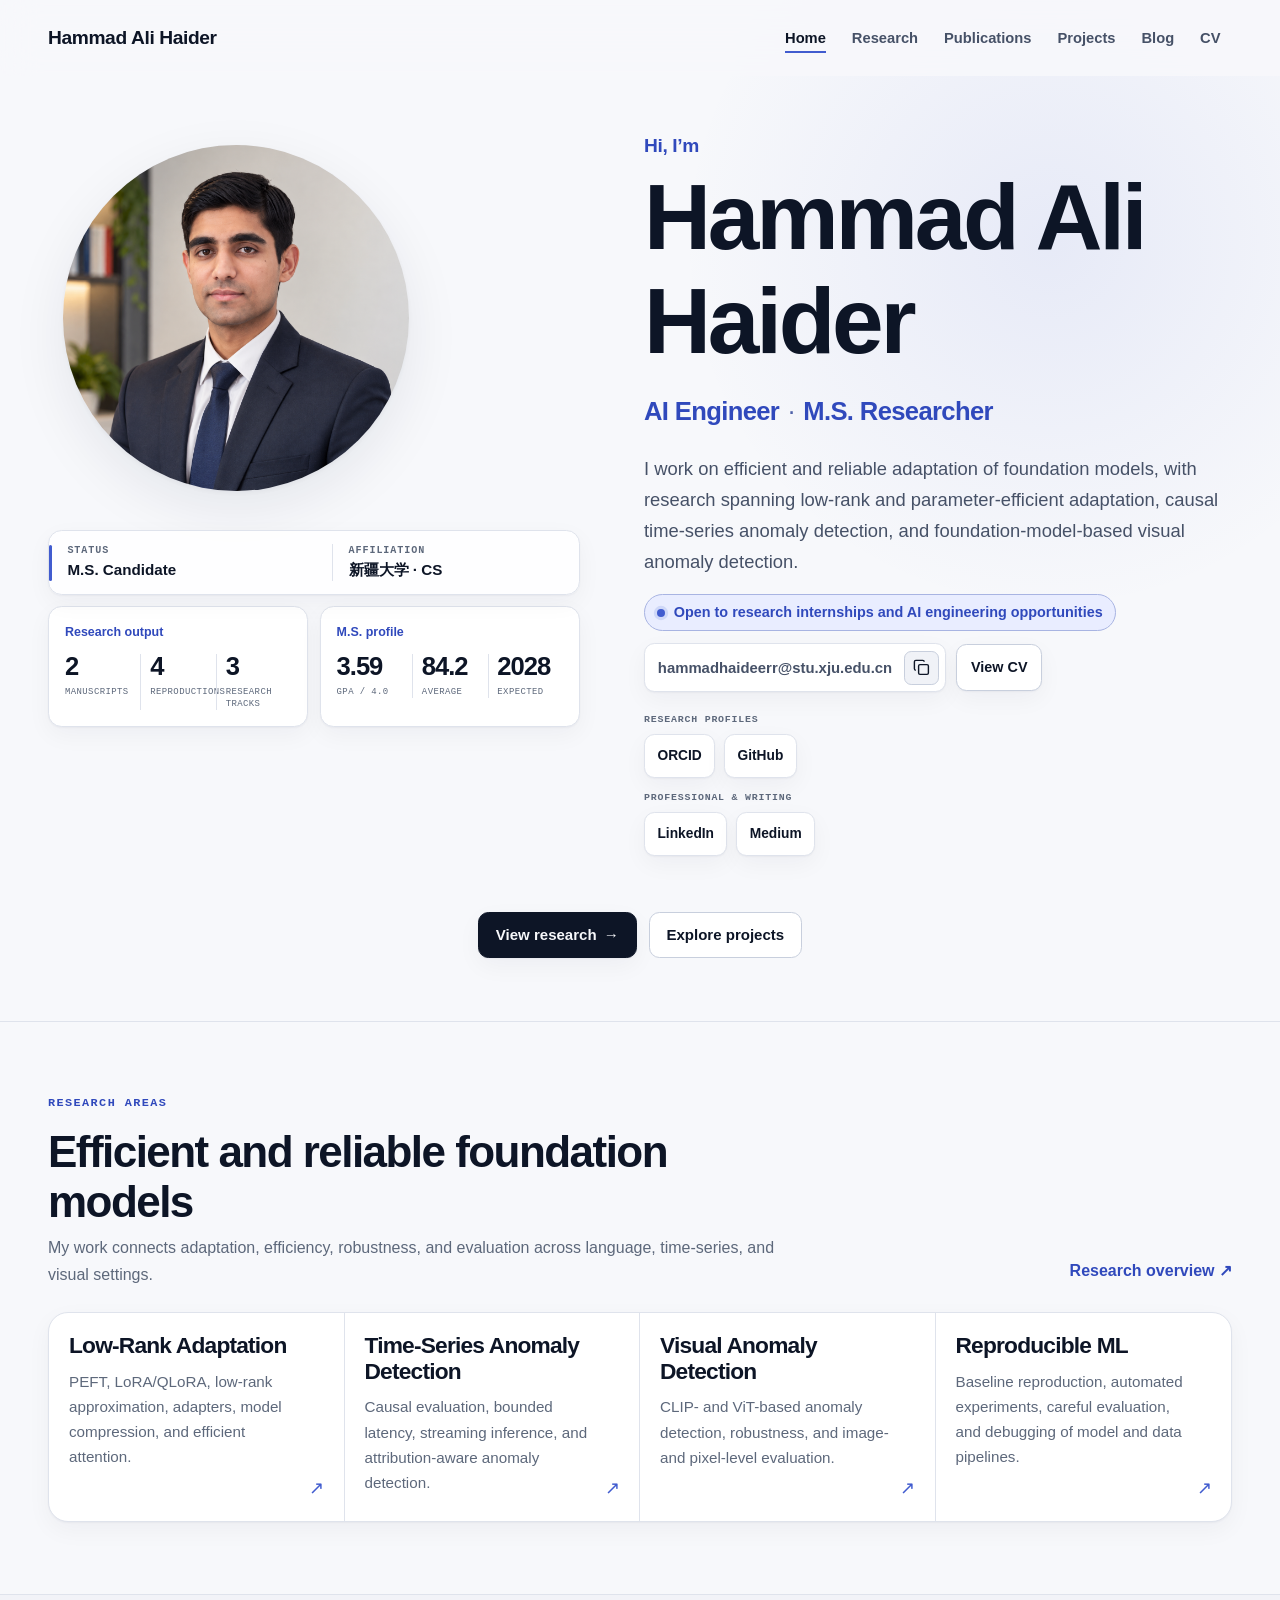
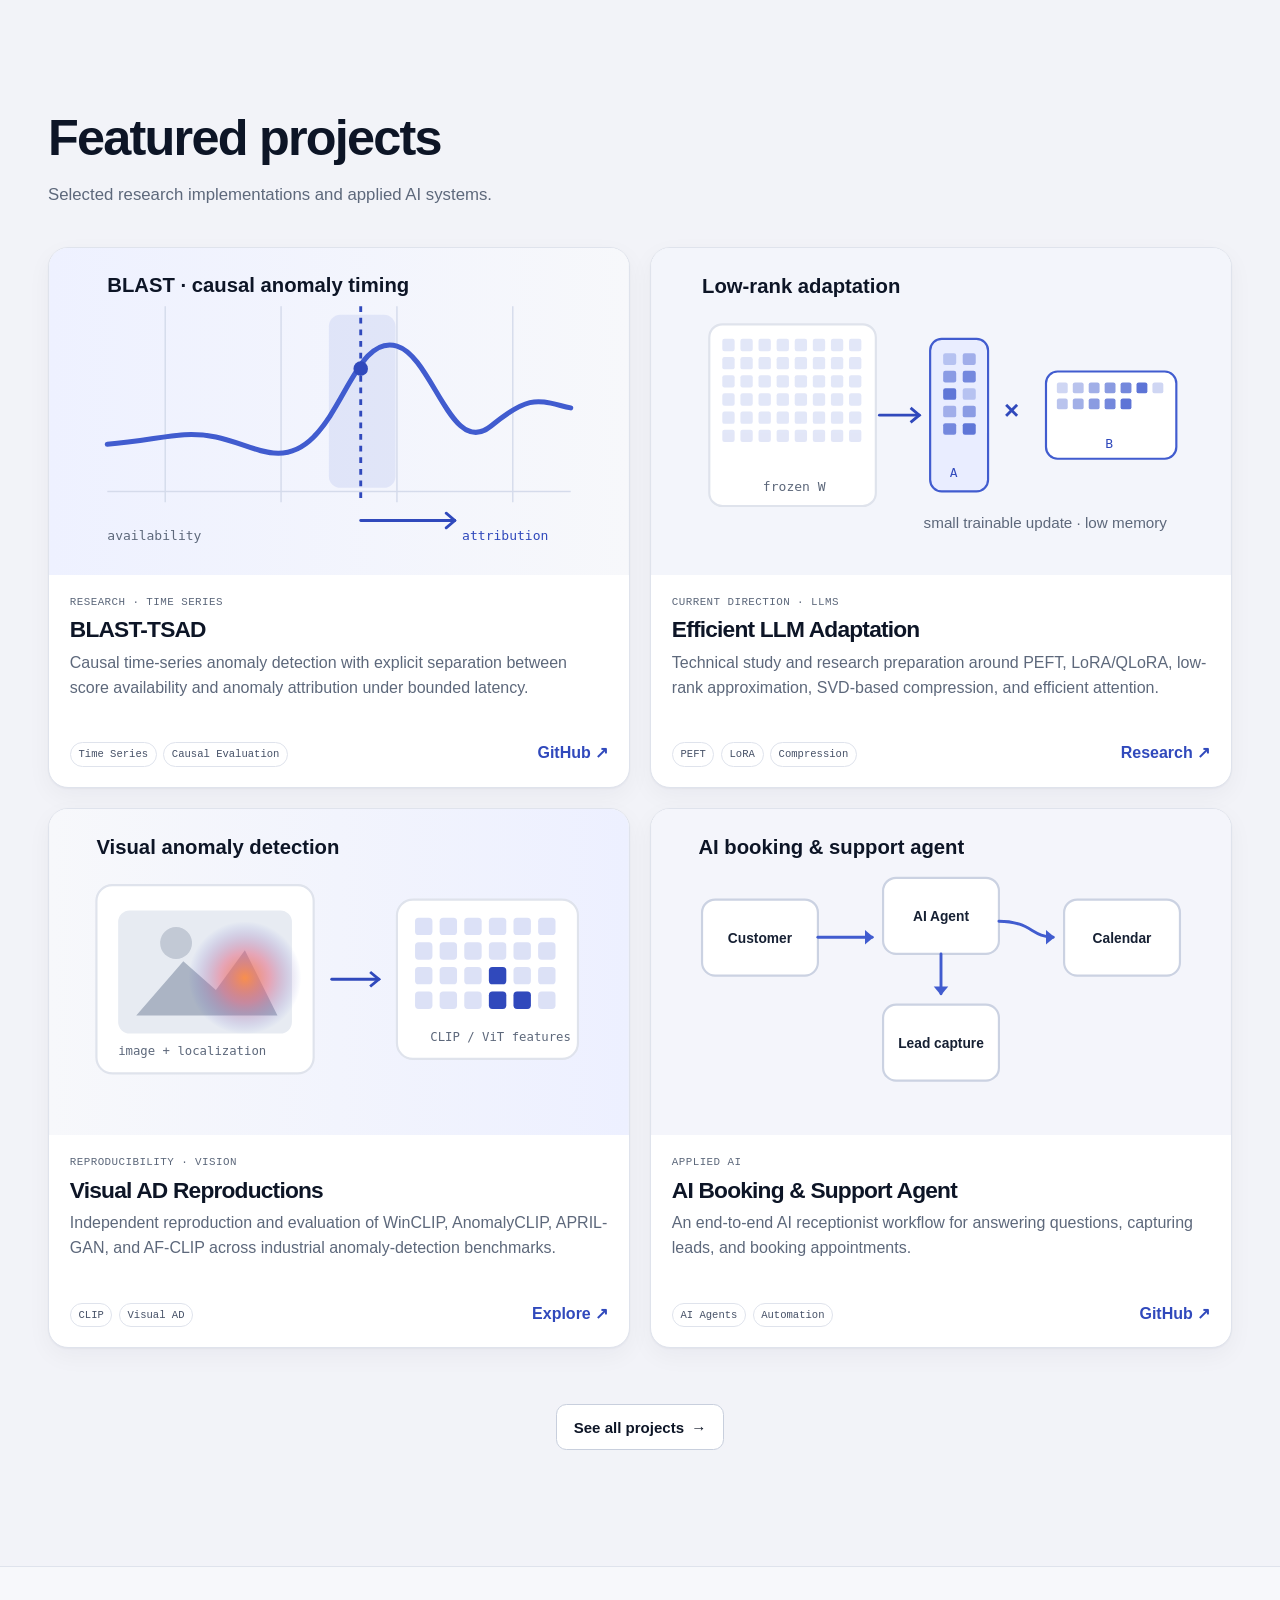
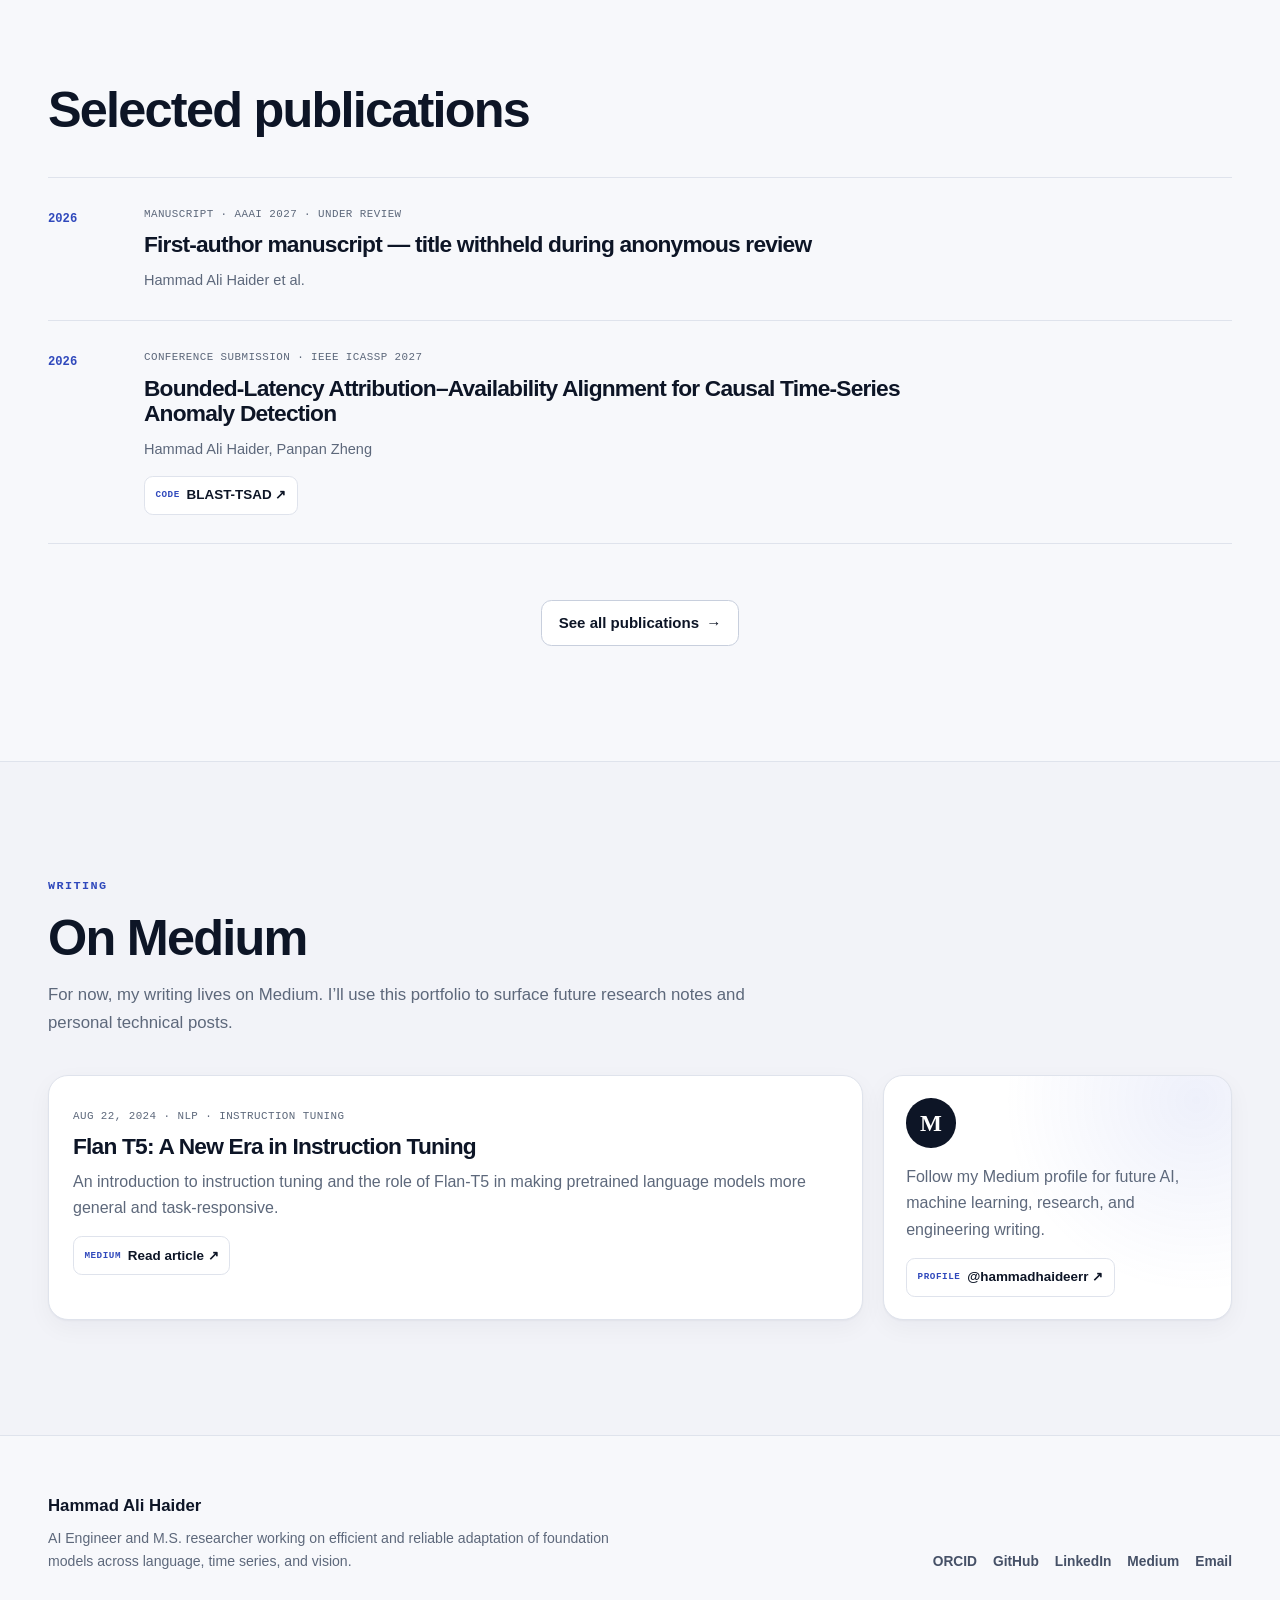
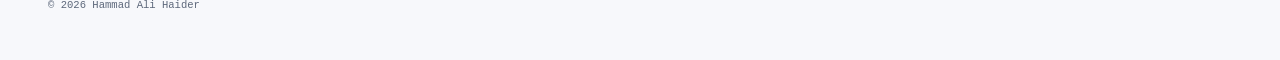
==== commit 1e07913d: "Use professional profile headshot on portfolio" ====
--- a/index.html
+++ b/index.html
@@ -4,6 +4,9 @@
   <meta charset="utf-8" />
   <meta name="viewport" content="width=device-width,initial-scale=1" />
   <meta name="description" content="Hammad Ali Haider — AI Engineer and M.S. researcher at Xinjiang University working on efficient foundation-model adaptation, time-series anomaly detection, and visual anomaly detection." />
+  <meta property="og:image" content="https://hammadhaideer.github.io/assets/hammad-profile.png" />
+  <meta name="twitter:card" content="summary" />
+  <meta name="twitter:image" content="https://hammadhaideer.github.io/assets/hammad-profile.png" />
   <title>Hammad Ali Haider — AI Engineer & M.S. Researcher</title>
   <link rel="stylesheet" href="assets/styles.css" />
 </head>
@@ -40,7 +43,7 @@
 
       <div class="hero-profile-column">
         <div class="profile-portrait" aria-label="Portrait of Hammad Ali Haider">
-          <div class="portrait-frame"><img src="https://avatars.githubusercontent.com/u/134192713?v=4" alt="Hammad Ali Haider" /></div>
+          <div class="portrait-frame"><img src="assets/hammad-profile.png" alt="Hammad Ali Haider" /></div>
         </div>
         <div class="hero-facts" aria-label="Current position">
           <div class="hero-fact">
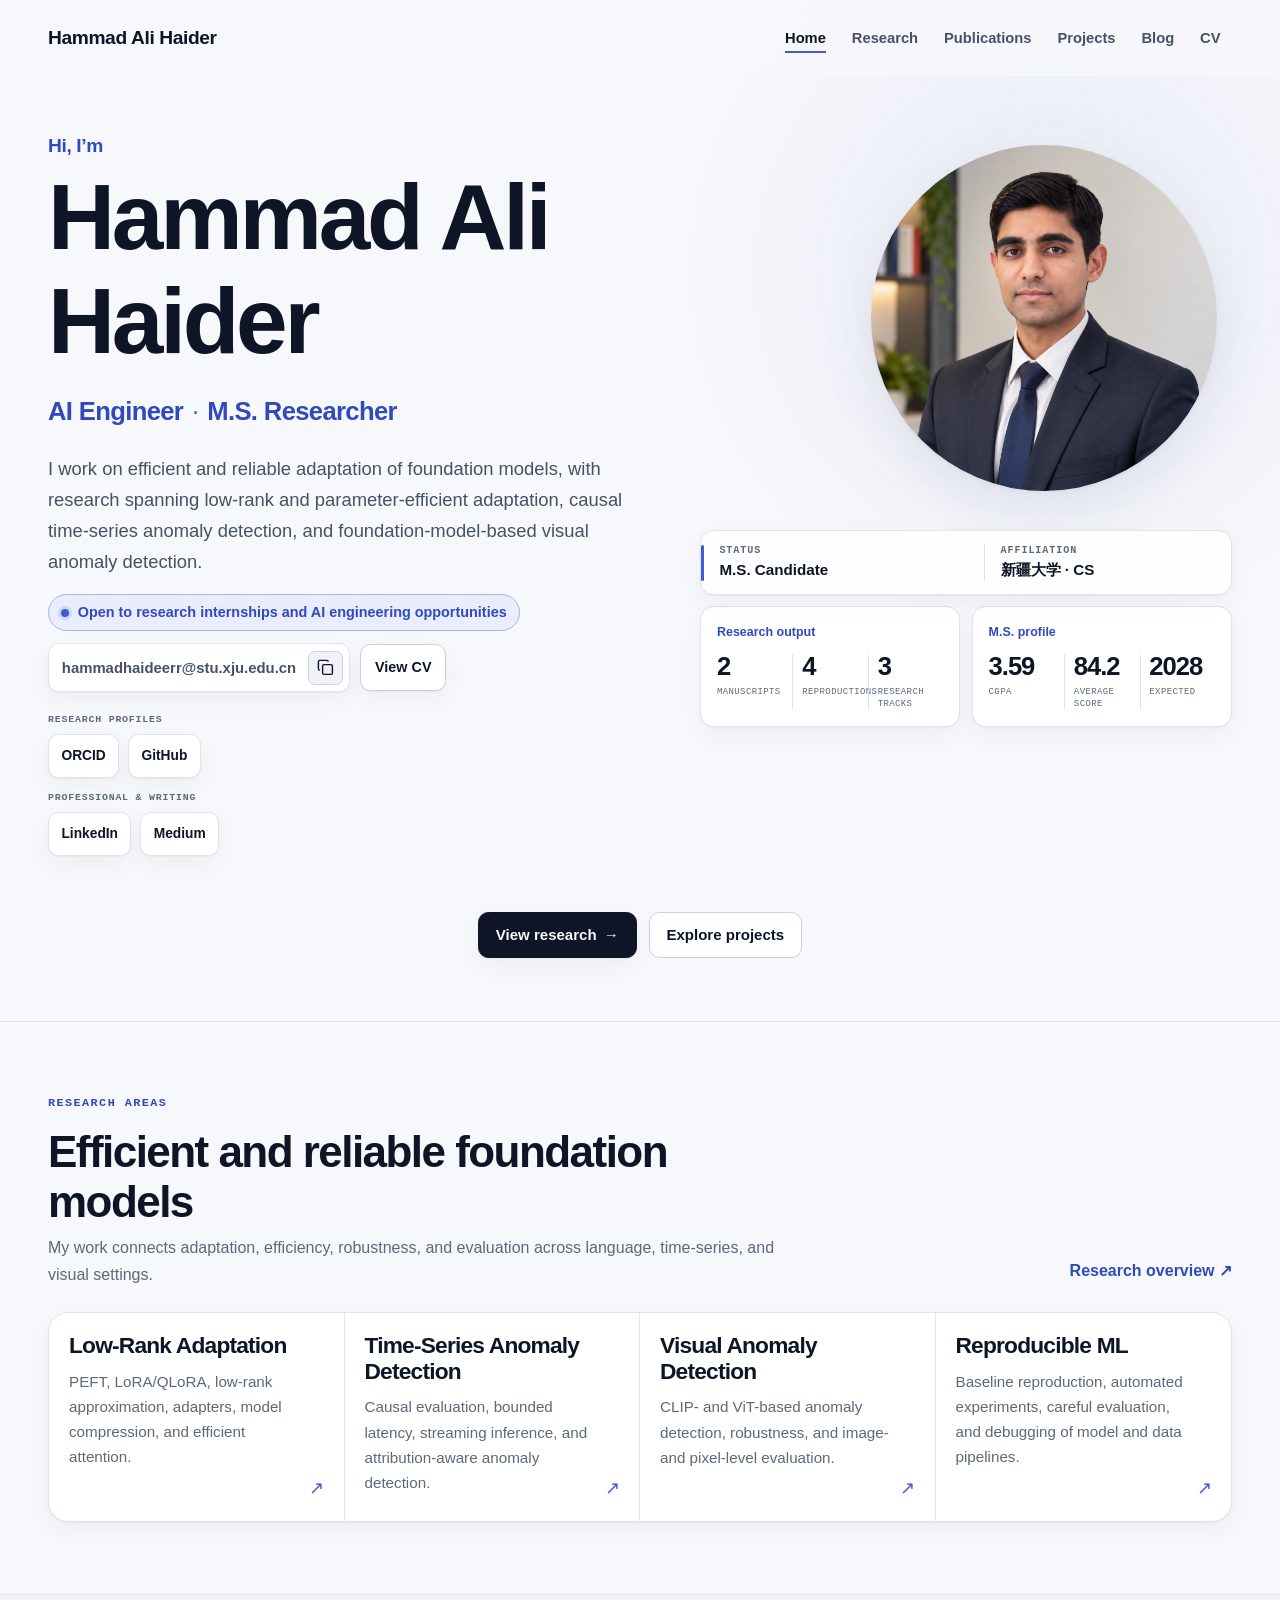
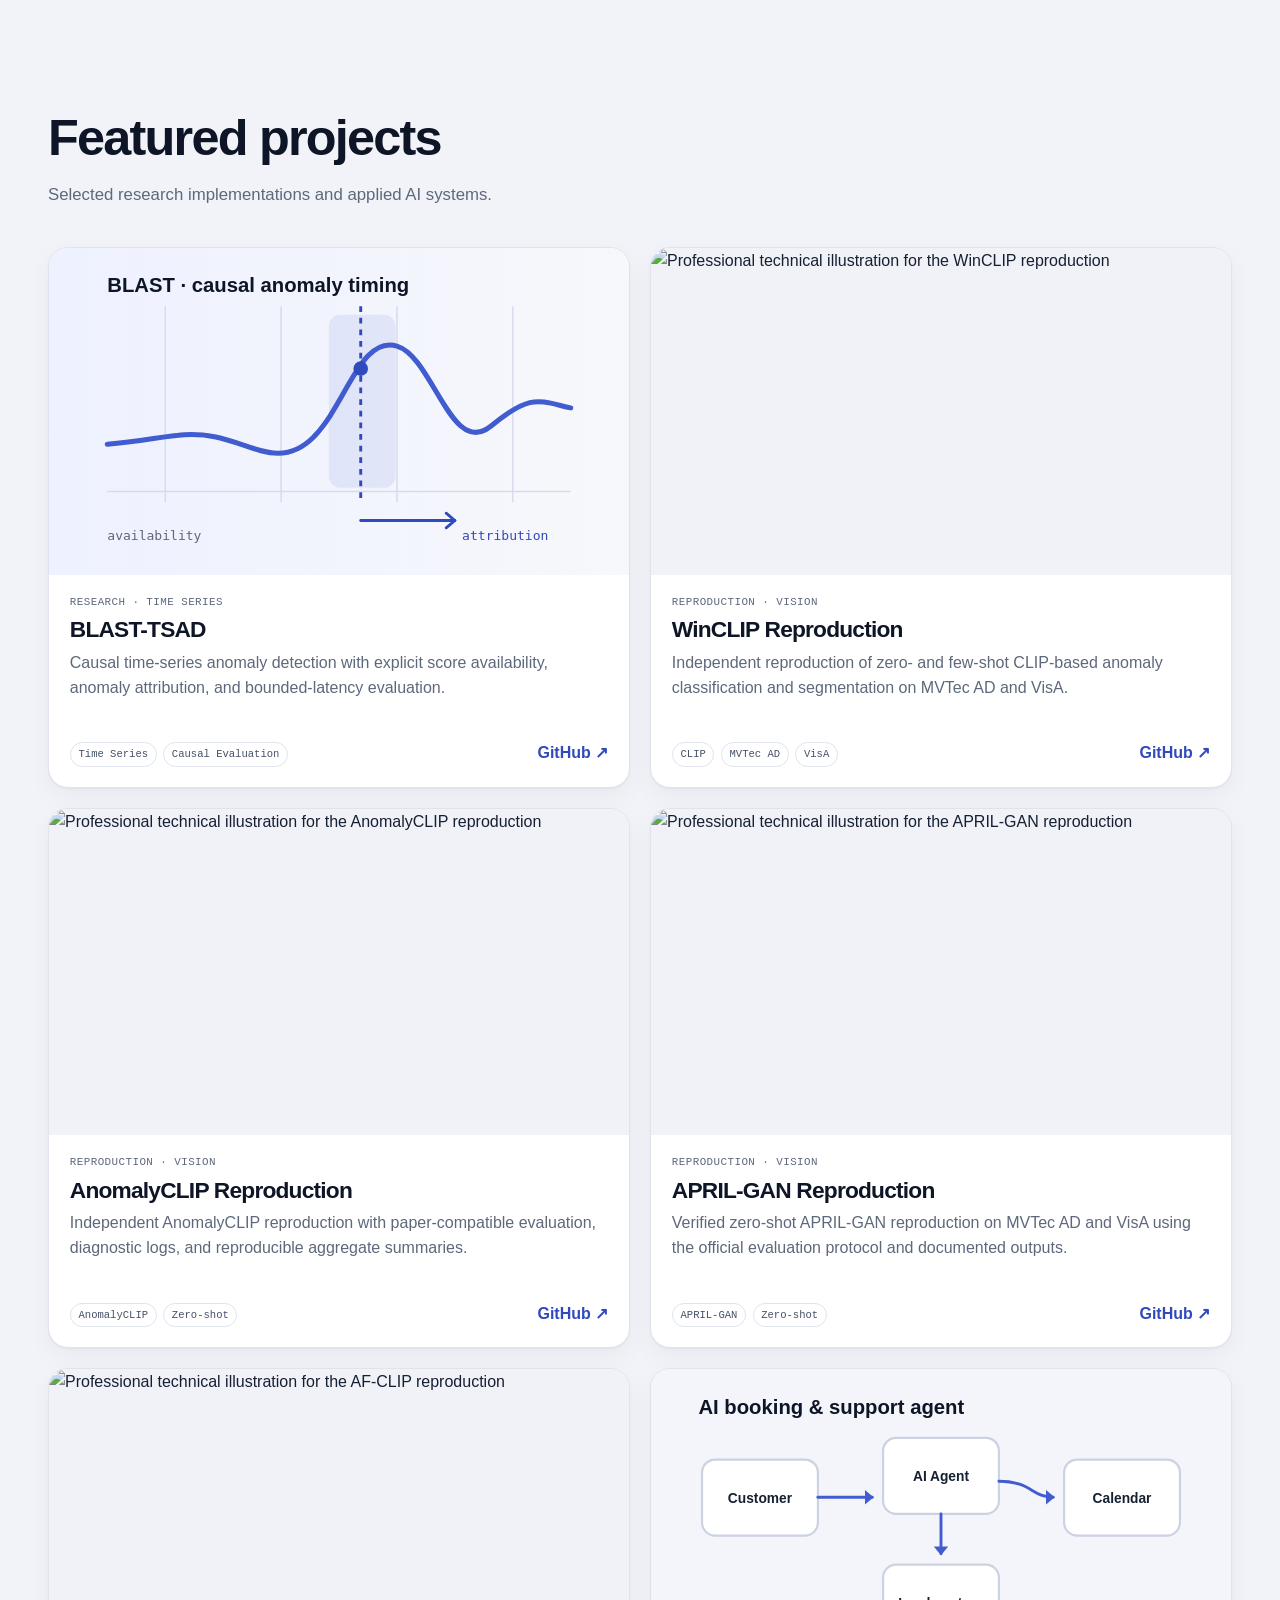
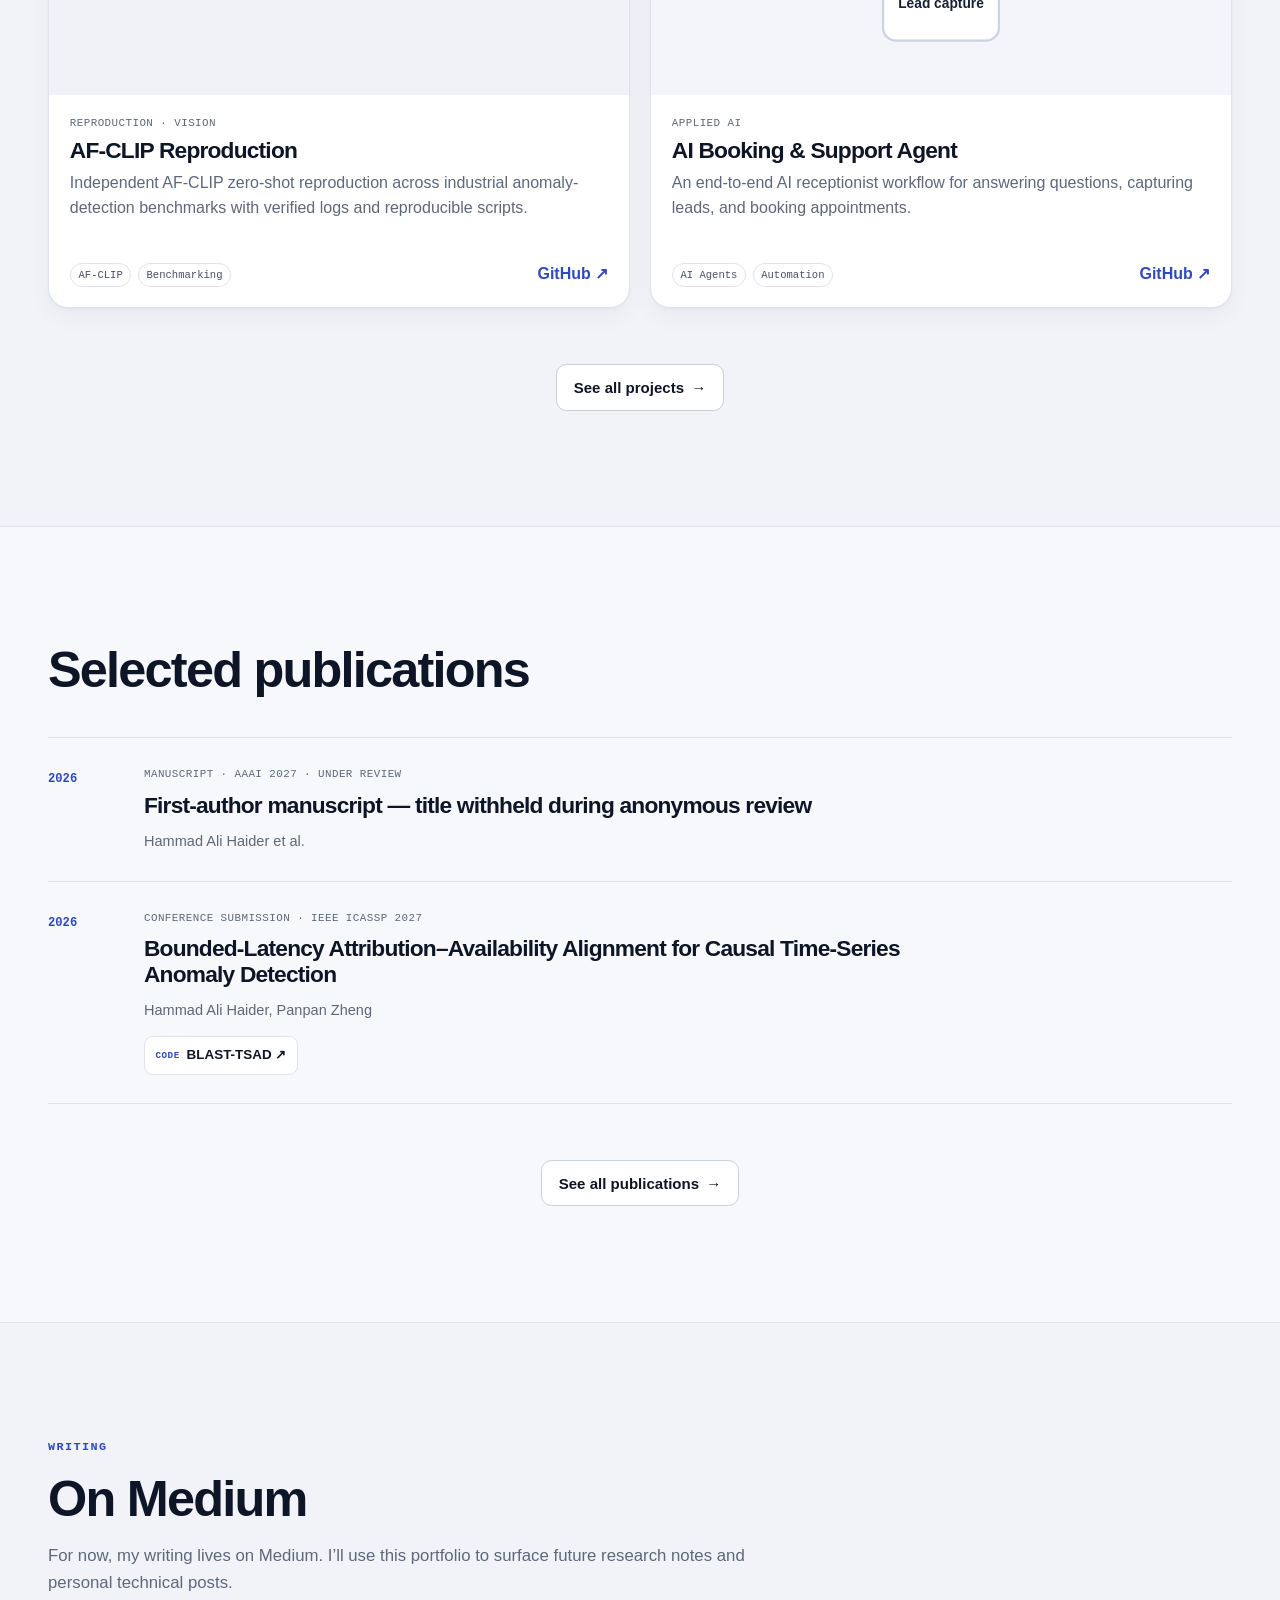
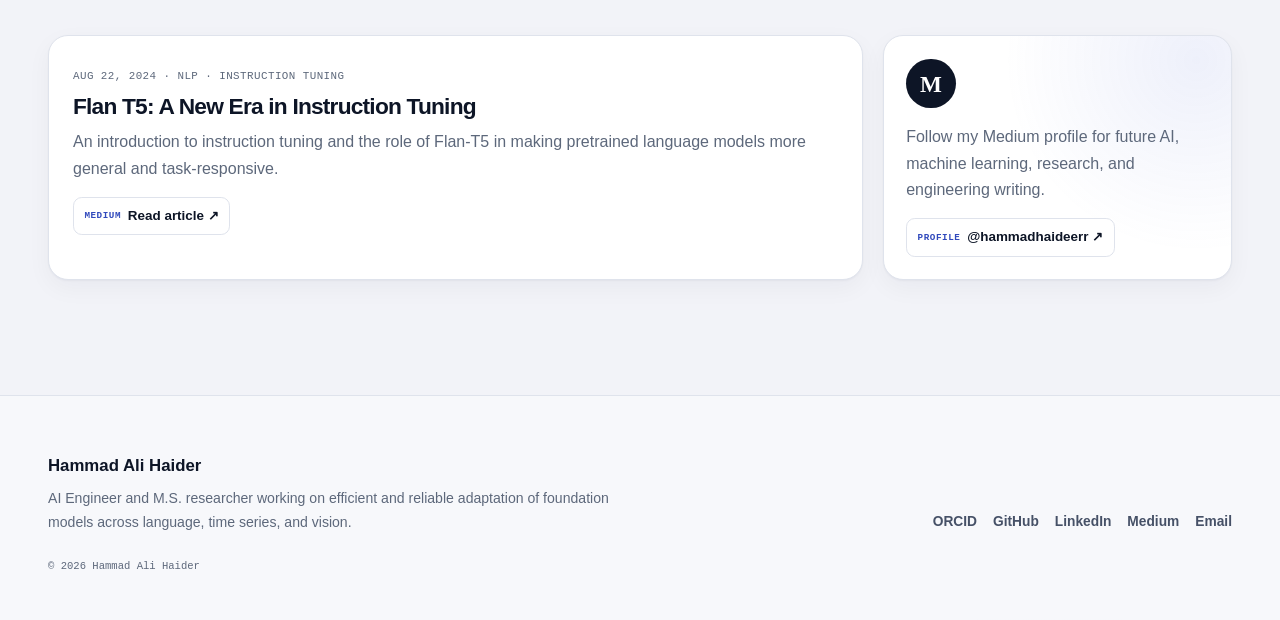
==== commit 50b825e1: "Fix academic metrics and separate project cards" ====
--- a/index.html
+++ b/index.html
@@ -15,7 +15,7 @@
   <div class="shell header-inner">
     <a class="wordmark" href="index.html">Hammad Ali Haider</a>
     <nav class="primary-nav" aria-label="Primary navigation">
-      <a class="active" href="index.html">Home</a><a href="research.html">Research</a><a href="publications.html">Publications</a><a href="projects.html">Projects</a><a href="https://medium.com/@hammadhaideerr" target="_blank" rel="noopener">Blog</a><a href="cv/hammad-ali-haider-cv.pdf" target="_blank" rel="noopener">CV</a>
+      <a class="active" href="index.html">Home</a><a href="research.html">Research</a><a href="publications.html">Publications</a><a href="projects.html">Projects</a><a href="https://medium.com/@hammadhaideerr" target="_blank" rel="noopener">Blog</a><a href="cv.html">CV</a>
     </nav>
   </div>
 </header>
@@ -37,7 +37,7 @@
             </button>
             <span class="sr-only" data-copy-status aria-live="polite"></span>
           </div>
-          <a class="hero-cv-button" href="cv/hammad-ali-haider-cv.pdf" target="_blank" rel="noopener">View CV</a>
+          <a class="hero-cv-button" href="cv.html">View CV</a>
         </div>
       </div>
 
@@ -63,8 +63,8 @@
           <section class="hero-metric-panel">
             <div class="hero-metric-heading">M.S. profile</div>
             <div class="hero-metric-values">
-              <div><strong>3.59</strong><span>GPA / 4.0</span></div>
-              <div><strong>84.2</strong><span>Average</span></div>
+              <div><strong>3.59</strong><span>CGPA</span></div>
+              <div><strong>84.2</strong><span>Average Score</span></div>
               <div><strong>2028</strong><span>Expected</span></div>
             </div>
           </section>
@@ -122,93 +122,22 @@
         <div><h2 id="featured-projects-heading">Featured projects</h2><p class="section-description">Selected research implementations and applied AI systems.</p></div>
       </div>
       <div class="project-grid">
-        <article class="project-card">
-          <a class="project-card-visual" href="https://github.com/hammadhaideer/BLAST-TSAD" target="_blank" rel="noopener"><img src="assets/blast.svg" alt="Timeline-style illustration for the BLAST time-series anomaly detection project" /></a>
-          <div class="project-card-body"><p class="kicker">Research · Time series</p><h3>BLAST-TSAD</h3><p>Causal time-series anomaly detection with explicit separation between score availability and anomaly attribution under bounded latency.</p><div class="project-card-footer"><div class="tag-row"><span class="tag">Time Series</span><span class="tag">Causal Evaluation</span></div><a class="text-link" href="https://github.com/hammadhaideer/BLAST-TSAD" target="_blank" rel="noopener">GitHub ↗</a></div></div>
-        </article>
-
-        <article class="project-card">
-          <a class="project-card-visual" href="research.html#adaptation"><img src="assets/lora.svg" alt="Low-rank adaptation illustration showing a frozen weight matrix and small trainable factors" /></a>
-          <div class="project-card-body"><p class="kicker">Current direction · LLMs</p><h3>Efficient LLM Adaptation</h3><p>Technical study and research preparation around PEFT, LoRA/QLoRA, low-rank approximation, SVD-based compression, and efficient attention.</p><div class="project-card-footer"><div class="tag-row"><span class="tag">PEFT</span><span class="tag">LoRA</span><span class="tag">Compression</span></div><a class="text-link" href="research.html#adaptation">Research ↗</a></div></div>
-        </article>
-
-        <article class="project-card">
-          <a class="project-card-visual" href="projects.html"><img src="assets/vad.svg" alt="Visual anomaly detection illustration with an anomaly heatmap and feature grid" /></a>
-          <div class="project-card-body"><p class="kicker">Reproducibility · Vision</p><h3>Visual AD Reproductions</h3><p>Independent reproduction and evaluation of WinCLIP, AnomalyCLIP, APRIL-GAN, and AF-CLIP across industrial anomaly-detection benchmarks.</p><div class="project-card-footer"><div class="tag-row"><span class="tag">CLIP</span><span class="tag">Visual AD</span></div><a class="text-link" href="projects.html">Explore ↗</a></div></div>
-        </article>
-
-        <article class="project-card">
-          <a class="project-card-visual" href="https://github.com/hammadhaideer/ai-booking-agent" target="_blank" rel="noopener"><img src="assets/agent.svg" alt="Workflow illustration for an AI booking and support agent" /></a>
-          <div class="project-card-body"><p class="kicker">Applied AI</p><h3>AI Booking & Support Agent</h3><p>An end-to-end AI receptionist workflow for answering questions, capturing leads, and booking appointments.</p><div class="project-card-footer"><div class="tag-row"><span class="tag">AI Agents</span><span class="tag">Automation</span></div><a class="text-link" href="https://github.com/hammadhaideer/ai-booking-agent" target="_blank" rel="noopener">GitHub ↗</a></div></div>
-        </article>
+        <article class="project-card"><a class="project-card-visual" href="https://github.com/hammadhaideer/BLAST-TSAD" target="_blank" rel="noopener"><img src="assets/blast.svg" alt="Professional timeline illustration for BLAST-TSAD" /></a><div class="project-card-body"><p class="kicker">Research · Time series</p><h3>BLAST-TSAD</h3><p>Causal time-series anomaly detection with explicit score availability, anomaly attribution, and bounded-latency evaluation.</p><div class="project-card-footer"><div class="tag-row"><span class="tag">Time Series</span><span class="tag">Causal Evaluation</span></div><a class="text-link" href="https://github.com/hammadhaideer/BLAST-TSAD" target="_blank" rel="noopener">GitHub ↗</a></div></div></article>
+        <article class="project-card"><a class="project-card-visual" href="https://github.com/hammadhaideer/winclip-reproduced" target="_blank" rel="noopener"><img src="assets/winclip.svg" alt="Professional technical illustration for the WinCLIP reproduction" /></a><div class="project-card-body"><p class="kicker">Reproduction · Vision</p><h3>WinCLIP Reproduction</h3><p>Independent reproduction of zero- and few-shot CLIP-based anomaly classification and segmentation on MVTec AD and VisA.</p><div class="project-card-footer"><div class="tag-row"><span class="tag">CLIP</span><span class="tag">MVTec AD</span><span class="tag">VisA</span></div><a class="text-link" href="https://github.com/hammadhaideer/winclip-reproduced" target="_blank" rel="noopener">GitHub ↗</a></div></div></article>
+        <article class="project-card"><a class="project-card-visual" href="https://github.com/hammadhaideer/anomalyclip-reproduced" target="_blank" rel="noopener"><img src="assets/anomalyclip.svg" alt="Professional technical illustration for the AnomalyCLIP reproduction" /></a><div class="project-card-body"><p class="kicker">Reproduction · Vision</p><h3>AnomalyCLIP Reproduction</h3><p>Independent AnomalyCLIP reproduction with paper-compatible evaluation, diagnostic logs, and reproducible aggregate summaries.</p><div class="project-card-footer"><div class="tag-row"><span class="tag">AnomalyCLIP</span><span class="tag">Zero-shot</span></div><a class="text-link" href="https://github.com/hammadhaideer/anomalyclip-reproduced" target="_blank" rel="noopener">GitHub ↗</a></div></div></article>
+        <article class="project-card"><a class="project-card-visual" href="https://github.com/hammadhaideer/april-gan-reproduced" target="_blank" rel="noopener"><img src="assets/aprilgan.svg" alt="Professional technical illustration for the APRIL-GAN reproduction" /></a><div class="project-card-body"><p class="kicker">Reproduction · Vision</p><h3>APRIL-GAN Reproduction</h3><p>Verified zero-shot APRIL-GAN reproduction on MVTec AD and VisA using the official evaluation protocol and documented outputs.</p><div class="project-card-footer"><div class="tag-row"><span class="tag">APRIL-GAN</span><span class="tag">Zero-shot</span></div><a class="text-link" href="https://github.com/hammadhaideer/april-gan-reproduced" target="_blank" rel="noopener">GitHub ↗</a></div></div></article>
+        <article class="project-card"><a class="project-card-visual" href="https://github.com/hammadhaideer/af-clip-reproduced" target="_blank" rel="noopener"><img src="assets/afclip.svg" alt="Professional technical illustration for the AF-CLIP reproduction" /></a><div class="project-card-body"><p class="kicker">Reproduction · Vision</p><h3>AF-CLIP Reproduction</h3><p>Independent AF-CLIP zero-shot reproduction across industrial anomaly-detection benchmarks with verified logs and reproducible scripts.</p><div class="project-card-footer"><div class="tag-row"><span class="tag">AF-CLIP</span><span class="tag">Benchmarking</span></div><a class="text-link" href="https://github.com/hammadhaideer/af-clip-reproduced" target="_blank" rel="noopener">GitHub ↗</a></div></div></article>
+        <article class="project-card"><a class="project-card-visual" href="https://github.com/hammadhaideer/ai-booking-agent" target="_blank" rel="noopener"><img src="assets/agent.svg" alt="Professional workflow illustration for the AI Booking and Support Agent" /></a><div class="project-card-body"><p class="kicker">Applied AI</p><h3>AI Booking & Support Agent</h3><p>An end-to-end AI receptionist workflow for answering questions, capturing leads, and booking appointments.</p><div class="project-card-footer"><div class="tag-row"><span class="tag">AI Agents</span><span class="tag">Automation</span></div><a class="text-link" href="https://github.com/hammadhaideer/ai-booking-agent" target="_blank" rel="noopener">GitHub ↗</a></div></div></article>
       </div>
       <div class="hero-actions"><a class="button secondary" href="projects.html">See all projects <span aria-hidden="true">→</span></a></div>
     </div>
   </section>
 
-  <section class="content-section" aria-labelledby="selected-publications-heading">
-    <div class="shell">
-      <div class="section-heading"><div><h2 id="selected-publications-heading">Selected publications</h2></div></div>
-      <div class="publication-list">
-        <article class="publication-item">
-          <div class="publication-year">2026</div>
-          <div class="publication-content">
-            <p class="publication-meta">Manuscript · AAAI 2027 · Under review</p>
-            <h3>First-author manuscript — title withheld during anonymous review</h3>
-            <p class="publication-authors">Hammad Ali Haider et al.</p>
-          </div>
-        </article>
-        <article class="publication-item">
-          <div class="publication-year">2026</div>
-          <div class="publication-content">
-            <p class="publication-meta">Conference submission · IEEE ICASSP 2027</p>
-            <h3>Bounded-Latency Attribution–Availability Alignment for Causal Time-Series Anomaly Detection</h3>
-            <p class="publication-authors">Hammad Ali Haider, Panpan Zheng</p>
-            <div class="publication-links"><a class="link-chip" href="https://github.com/hammadhaideer/BLAST-TSAD" target="_blank" rel="noopener"><small>Code</small> BLAST-TSAD ↗</a></div>
-          </div>
-        </article>
-      </div>
-      <div class="hero-actions"><a class="button secondary" href="publications.html">See all publications <span aria-hidden="true">→</span></a></div>
-    </div>
-  </section>
+  <section class="content-section" aria-labelledby="selected-publications-heading"><div class="shell"><div class="section-heading"><div><h2 id="selected-publications-heading">Selected publications</h2></div></div><div class="publication-list"><article class="publication-item"><div class="publication-year">2026</div><div class="publication-content"><p class="publication-meta">Manuscript · AAAI 2027 · Under review</p><h3>First-author manuscript — title withheld during anonymous review</h3><p class="publication-authors">Hammad Ali Haider et al.</p></div></article><article class="publication-item"><div class="publication-year">2026</div><div class="publication-content"><p class="publication-meta">Conference submission · IEEE ICASSP 2027</p><h3>Bounded-Latency Attribution–Availability Alignment for Causal Time-Series Anomaly Detection</h3><p class="publication-authors">Hammad Ali Haider, Panpan Zheng</p><div class="publication-links"><a class="link-chip" href="https://github.com/hammadhaideer/BLAST-TSAD" target="_blank" rel="noopener"><small>Code</small> BLAST-TSAD ↗</a></div></div></article></div><div class="hero-actions"><a class="button secondary" href="publications.html">See all publications <span aria-hidden="true">→</span></a></div></div></section>
 
-  <section class="content-section subtle" aria-labelledby="writing-heading">
-    <div class="shell">
-      <div class="section-heading"><div><p class="eyebrow">Writing</p><h2 id="writing-heading">On Medium</h2><p class="section-description">For now, my writing lives on Medium. I’ll use this portfolio to surface future research notes and personal technical posts.</p></div></div>
-      <div class="writing-grid">
-        <article class="writing-card">
-          <p class="post-card-meta">Aug 22, 2024 · NLP · Instruction tuning</p>
-          <h3>Flan T5: A New Era in Instruction Tuning</h3>
-          <p>An introduction to instruction tuning and the role of Flan-T5 in making pretrained language models more general and task-responsive.</p>
-          <div class="publication-links"><a class="link-chip" href="https://medium.com/@hammadhaideerr/flan-t5-a-new-era-in-instruction-tuning-8e68f5d72b8e" target="_blank" rel="noopener"><small>Medium</small> Read article ↗</a></div>
-        </article>
-        <aside class="medium-profile-card">
-          <div><span class="medium-mark">M</span><p>Follow my Medium profile for future AI, machine learning, research, and engineering writing.</p></div>
-          <div class="publication-links"><a class="link-chip" href="https://medium.com/@hammadhaideerr" target="_blank" rel="noopener"><small>Profile</small> @hammadhaideerr ↗</a></div>
-        </aside>
-      </div>
-    </div>
-  </section>
+  <section class="content-section subtle" aria-labelledby="writing-heading"><div class="shell"><div class="section-heading"><div><p class="eyebrow">Writing</p><h2 id="writing-heading">On Medium</h2><p class="section-description">For now, my writing lives on Medium. I’ll use this portfolio to surface future research notes and personal technical posts.</p></div></div><div class="writing-grid"><article class="writing-card"><p class="post-card-meta">Aug 22, 2024 · NLP · Instruction tuning</p><h3>Flan T5: A New Era in Instruction Tuning</h3><p>An introduction to instruction tuning and the role of Flan-T5 in making pretrained language models more general and task-responsive.</p><div class="publication-links"><a class="link-chip" href="https://medium.com/@hammadhaideerr/flan-t5-a-new-era-in-instruction-tuning-8e68f5d72b8e" target="_blank" rel="noopener"><small>Medium</small> Read article ↗</a></div></article><aside class="medium-profile-card"><div><span class="medium-mark">M</span><p>Follow my Medium profile for future AI, machine learning, research, and engineering writing.</p></div><div class="publication-links"><a class="link-chip" href="https://medium.com/@hammadhaideerr" target="_blank" rel="noopener"><small>Profile</small> @hammadhaideerr ↗</a></div></aside></div></div></section>
 </main>
-
-<footer class="footer">
-  <div class="shell">
-    <div class="footer-inner">
-      <div>
-        <strong>Hammad Ali Haider</strong>
-        <p class="footer-description">AI Engineer and M.S. researcher working on efficient and reliable adaptation of foundation models across language, time series, and vision.</p>
-      </div>
-      <div class="footer-links">
-        <a href="https://orcid.org/0009-0006-5678-9954" target="_blank" rel="me noopener">ORCID</a>
-        <a href="https://github.com/hammadhaideer" target="_blank" rel="me noopener">GitHub</a>
-        <a href="https://www.linkedin.com/in/hammad-ali-haider/" target="_blank" rel="me noopener">LinkedIn</a>
-        <a href="https://medium.com/@hammadhaideerr" target="_blank" rel="me noopener">Medium</a>
-        <a href="mailto:hammadhaideerr@stu.xju.edu.cn">Email</a>
-      </div>
-    </div>
-    <p class="footer-copy">© <span data-year></span> Hammad Ali Haider</p>
-  </div>
-</footer>
+<footer class="footer"><div class="shell"><div class="footer-inner"><div><strong>Hammad Ali Haider</strong><p class="footer-description">AI Engineer and M.S. researcher working on efficient and reliable adaptation of foundation models across language, time series, and vision.</p></div><div class="footer-links"><a href="https://orcid.org/0009-0006-5678-9954" target="_blank" rel="me noopener">ORCID</a><a href="https://github.com/hammadhaideer" target="_blank" rel="me noopener">GitHub</a><a href="https://www.linkedin.com/in/hammad-ali-haider/" target="_blank" rel="me noopener">LinkedIn</a><a href="https://medium.com/@hammadhaideerr" target="_blank" rel="me noopener">Medium</a><a href="mailto:hammadhaideerr@stu.xju.edu.cn">Email</a></div></div><p class="footer-copy">© <span data-year></span> Hammad Ali Haider</p></div></footer>
 <script src="assets/app.js"></script>
 </body>
 </html>
